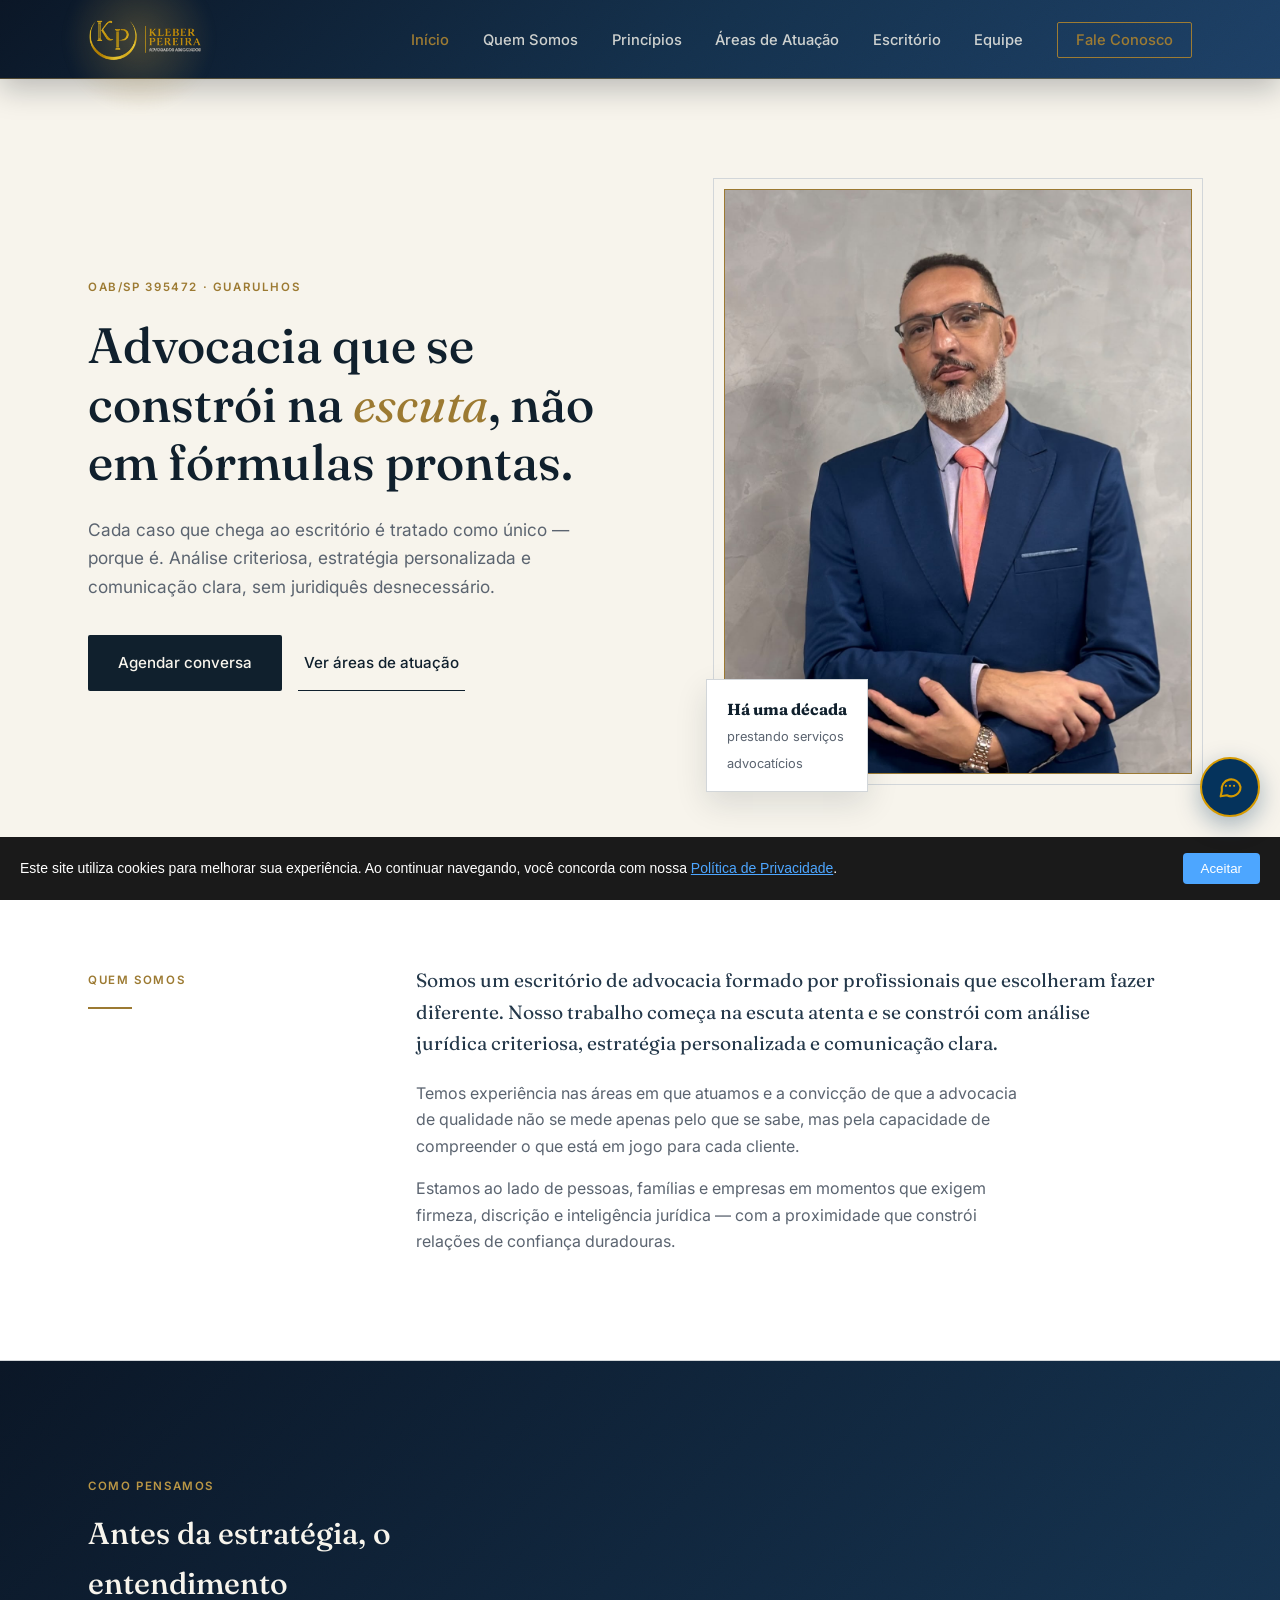
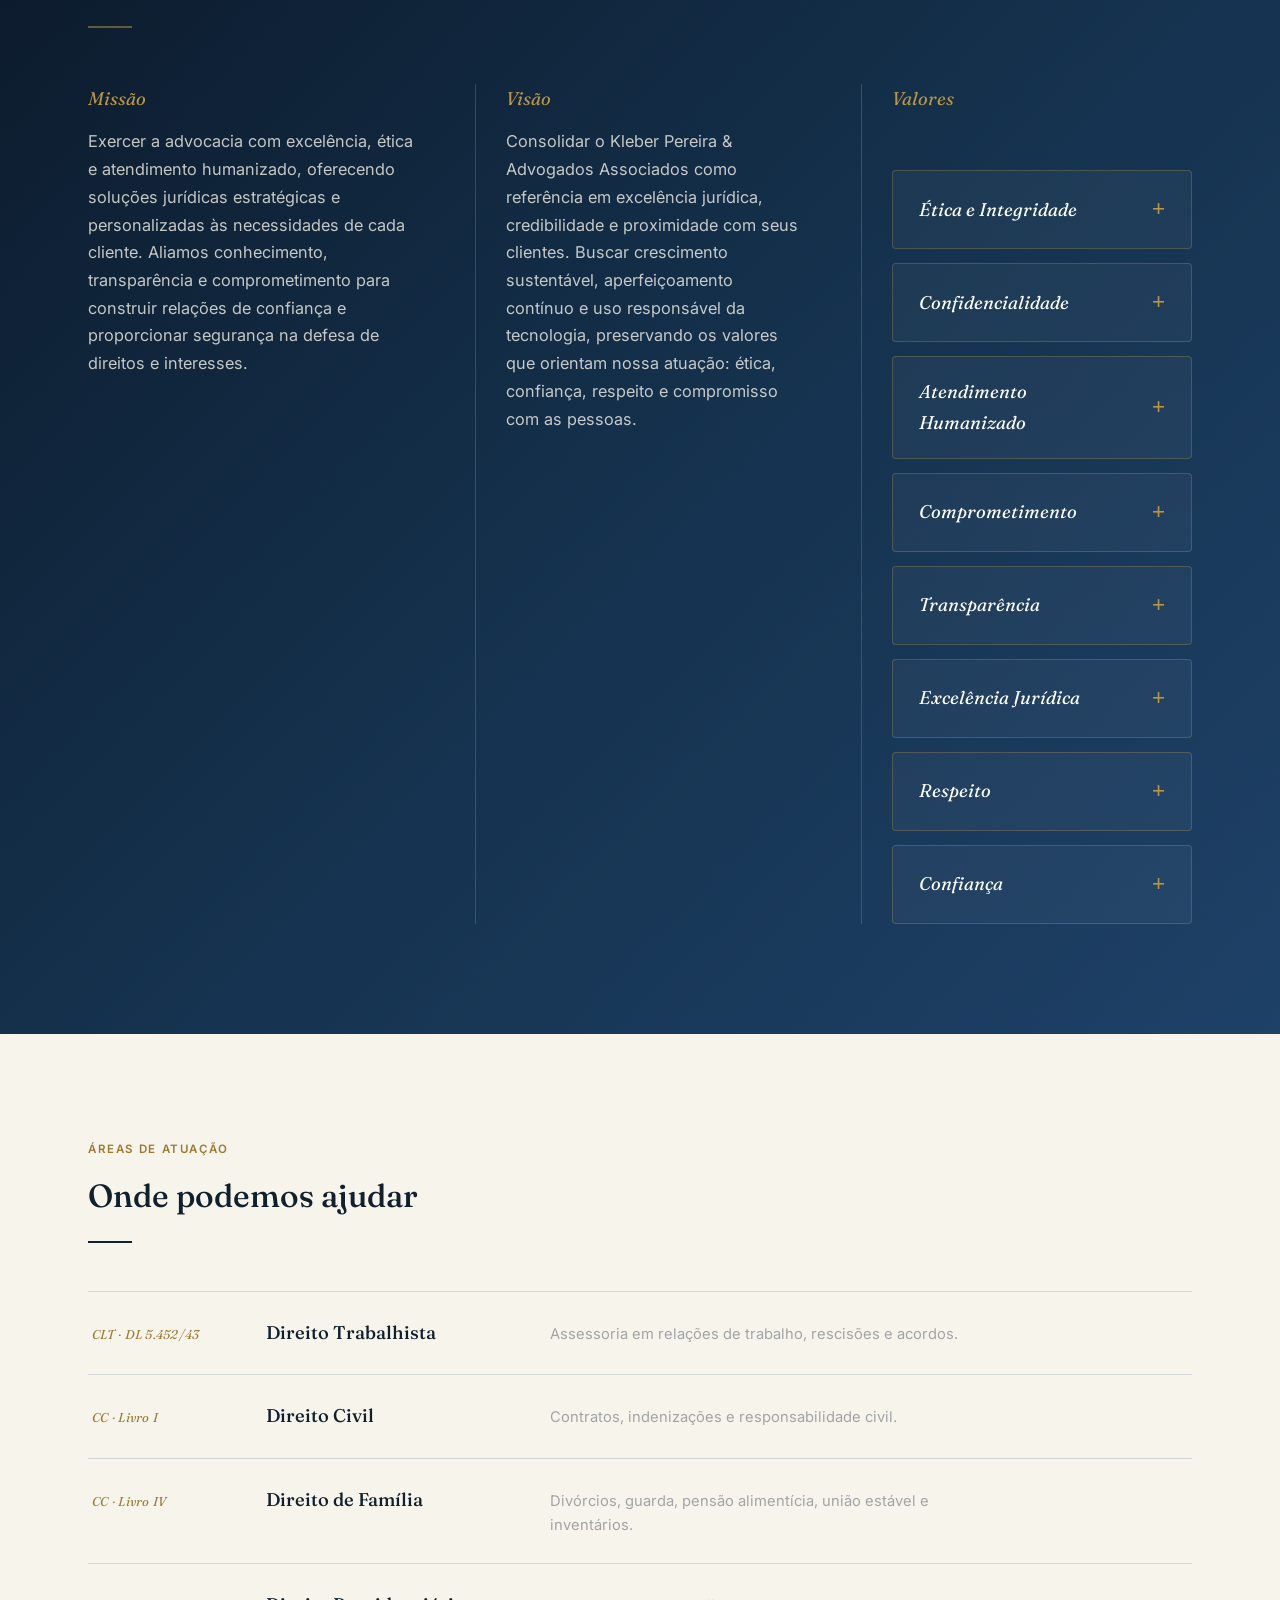
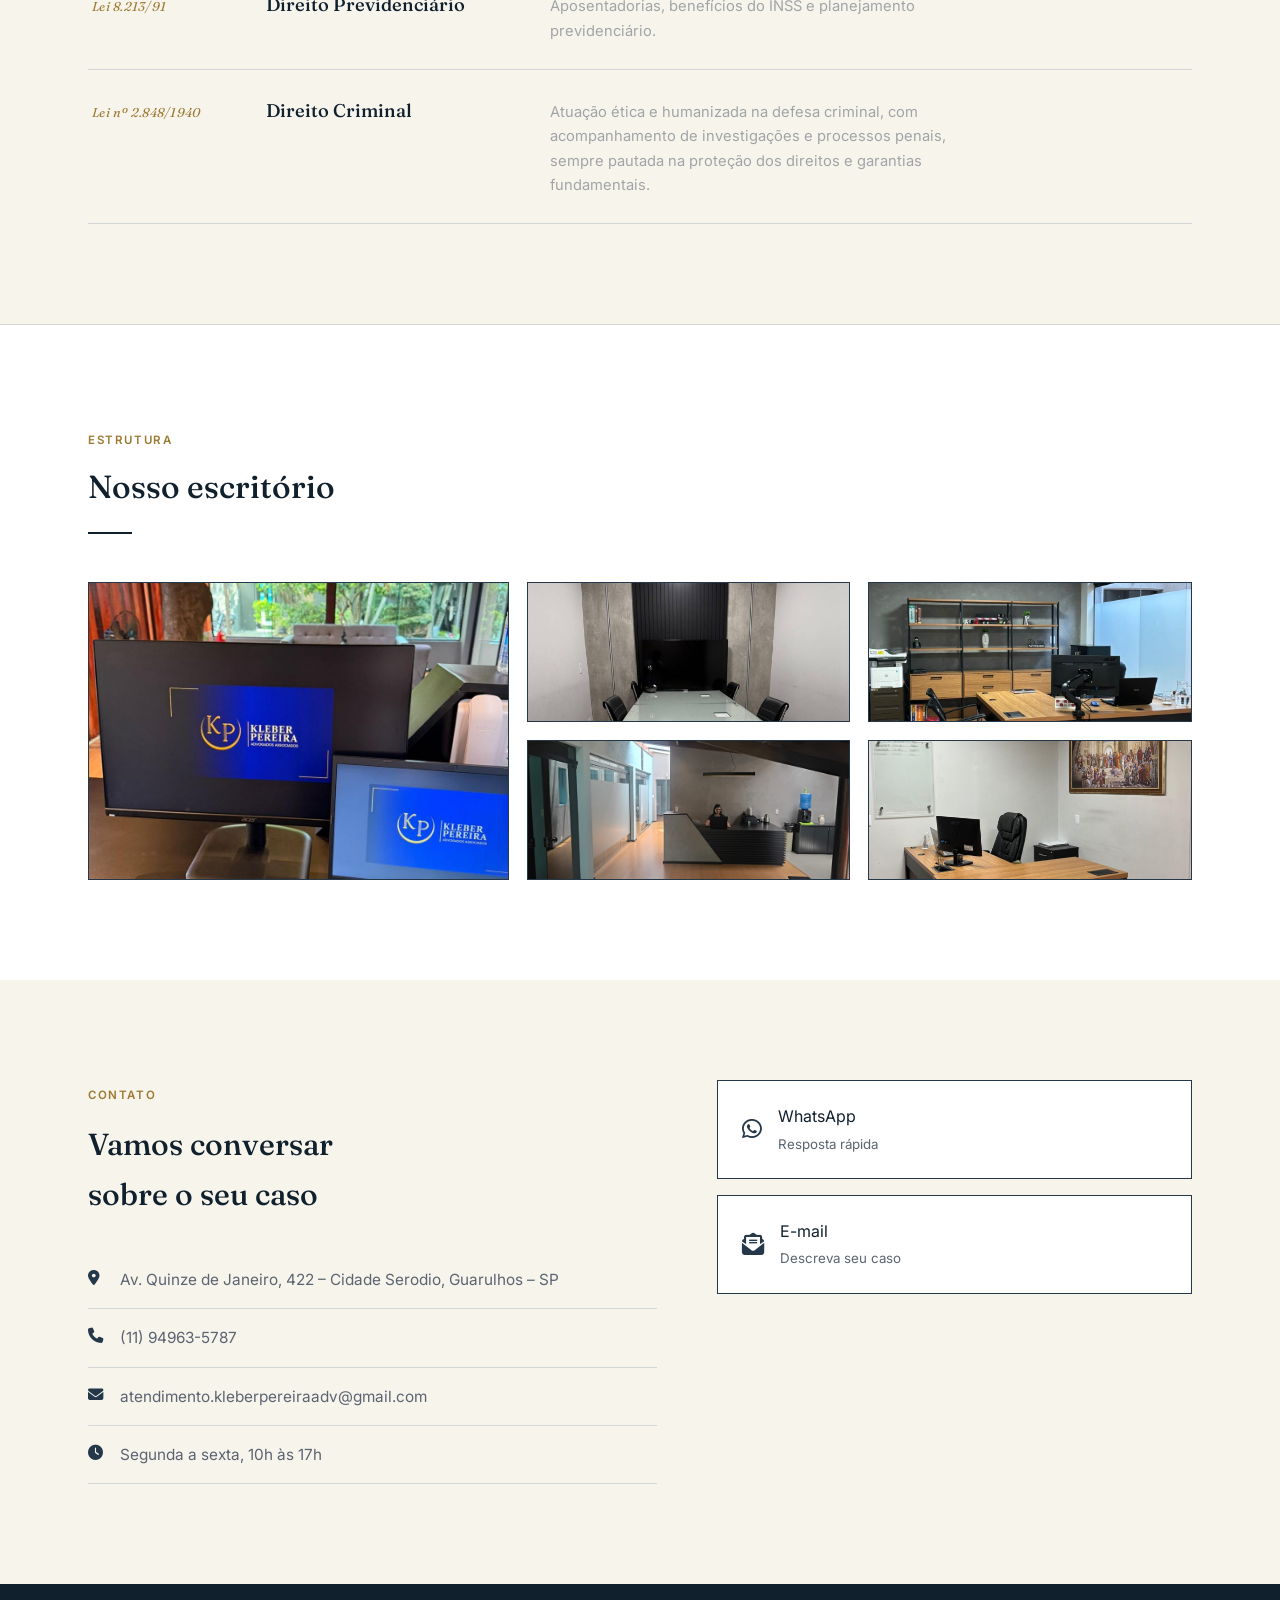
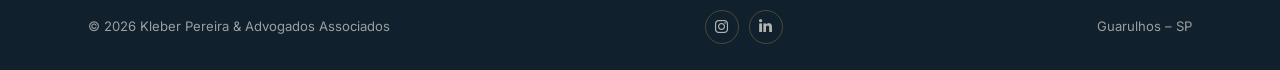
==== index.html @ 56c8aba5 "changed  photo" ====
<!DOCTYPE html>
<html lang="pt-BR">
<head>
<meta charset="UTF-8">
<meta name="viewport" content="width=device-width, initial-scale=1.0">
<title>Advogado em Guarulhos – SP | Kleber Pereira & Advogados Associados</title>
<meta name="description" content="Escritório de advocacia em Guarulhos – SP: direito trabalhista, civil, de família, previdenciário, penal e da saúde. Atendimento personalizado. Agende sua conversa.">
<link rel="canonical" href="https://kleberpereiraadv.com.br/">
<meta name="robots" content="index, follow">
<meta name="theme-color" content="#1a1a1a">

<meta property="og:type" content="website">
<meta property="og:locale" content="pt_BR">
<meta property="og:title" content="Kleber Pereira & Advogados Associados – Guarulhos/SP">
<meta property="og:description" content="Advocacia com escuta, estratégia personalizada e comunicação clara.">
<meta property="og:url" content="https://kleberpereiraadv.com.br/">
<meta property="og:image" content="https://kleberpereiraadv.com.br/kleber-pereira-advogado.jpeg">
<link rel="preconnect" href="https://fonts.googleapis.com">
<link rel="icon" type="image/jpeg" href="kpa.jpeg">
<link href="https://fonts.googleapis.com/css2?family=Fraunces:ital,opsz,wght@0,9..144,400;0,9..144,500;0,9..144,600;1,9..144,500&family=Inter:wght@400;500;600&display=swap" rel="stylesheet">
<link rel="stylesheet" href="https://cdnjs.cloudflare.com/ajax/libs/font-awesome/6.5.2/css/all.min.css">
<link rel="stylesheet" href="style.css">

<script type="application/ld+json">
{
  "@context": "https://schema.org",
  "@type": "LegalService",
  "name": "Kleber Pereira & Advogados Associados",
  "url": "https://kleberpereiraadv.com.br/",
  "logo": "https://kleberpereiraadv.com.br/logo.png",
  "image": "https://kleberpereiraadv.com.br/kleber-pereira-advogado.jpeg",
  "telephone": "+55-11-94963-5787",
  "email": "atendimento.kleberpereiraadv@gmail.com",
  "address": {
    "@type": "PostalAddress",
    "streetAddress": "Av. Quinze de Janeiro, 422 – Cidade Serodio",
    "addressLocality": "Guarulhos",
    "addressRegion": "SP",
    "addressCountry": "BR"
  },
  "areaServed": "Guarulhos, SP",
  "openingHoursSpecification": {
    "@type": "OpeningHoursSpecification",
    "dayOfWeek": ["Monday","Tuesday","Wednesday","Thursday","Friday"],
    "opens": "10:00",
    "closes": "17:00"
  },
  "sameAs": ["https://www.instagram.com/kleberpereiraadv_associados/"]
}
</script>
</head>
<body>

<header id="siteHeader">
  <div class="container header-row">
    <a href="#home" class="brand">
      <img src="logo.png" alt="Kleber Pereira & Advogados Associados" class="brand-logo">
    </a>

    <button class="menu-btn" id="menuBtn" aria-expanded="false" aria-controls="navMenu" aria-label="Abrir menu">
      <i class="fa-solid fa-bars"></i>
    </button>

    <nav>
      <ul class="nav-menu" id="navMenu">
        <li><a href="#home" class="nav-link">Início</a></li>
        <li><a href="#quem-somos" class="nav-link">Quem Somos</a></li>
        <li><a href="#principios" class="nav-link">Princípios</a></li>
        <li><a href="#areas" class="nav-link">Áreas de Atuação</a></li>
        <li><a href="#escritorio" class="nav-link">Escritório</a></li>
        <li><a href="equipe.html" class="nav-link">Equipe</a></li>
        <li><a href="#contato" class="nav-link nav-cta">Fale Conosco</a></li>
      </ul>
    </nav>
  </div>
</header>

<main>

  <section id="home" class="hero">
    <div class="container hero-grid">
      <div class="hero-copy fade-in">
        <span class="eyebrow">OAB/SP 395472 · Guarulhos</span>
        <h1>Advocacia que se constrói na <em>escuta</em>, não em fórmulas prontas.</h1>
        <p>Cada caso que chega ao escritório é tratado como único — porque é. Análise criteriosa, estratégia personalizada e comunicação clara, sem juridiquês desnecessário.</p>
        <div class="hero-actions">
          <a href="#contato" class="btn-primary">Agendar conversa</a>
          <a href="#areas" class="btn-ghost">Ver áreas de atuação</a>
        </div>
      </div>
      <div class="hero-panel fade-in">
        <div class="panel-frame">
          <img src="kleber-pereira-advogado.jpeg" alt="Dr. Kleber Pereira">
        </div>
        <div class="panel-tag">
          <strong>Há uma década</strong>
          <span>prestando serviços <br>advocatícios</span>
        </div>
      </div>
    </div>
  </section>

  <section id="quem-somos" class="quem-somos">
    <div class="container split">
      <div class="split-label fade-in">
        <span class="eyebrow">Quem somos</span>
        <div class="rule-gold"></div>
      </div>
      <div class="split-body fade-in">
        <p class="lead">Somos um escritório de advocacia formado por profissionais que escolheram fazer diferente. Nosso trabalho começa na escuta atenta e se constrói com análise jurídica criteriosa, estratégia personalizada e comunicação clara.</p>
        <p>Temos experiência nas áreas em que atuamos e a convicção de que a advocacia de qualidade não se mede apenas pelo que se sabe, mas pela capacidade de compreender o que está em jogo para cada cliente.</p>
        <p>Estamos ao lado de pessoas, famílias e empresas em momentos que exigem firmeza, discrição e inteligência jurídica — com a proximidade que constrói relações de confiança duradouras.</p>
      </div>
    </div>
  </section>

  <section id="principios" class="principios">
    <div class="container">
      <div class="section-head fade-in">
        <span class="eyebrow">Como pensamos</span>
        <h2>Antes da estratégia, o entendimento</h2>
      </div>
      <div class="principios-grid">
        <div class="principio fade-in">
          <span class="principio-num">Missão</span>
          <p>Exercer a advocacia com excelência, ética e atendimento humanizado, oferecendo soluções jurídicas estratégicas e personalizadas às necessidades de cada cliente.
            Aliamos conhecimento, transparência e comprometimento para construir relações de confiança
            e proporcionar segurança na defesa de direitos e interesses.</p>
        </div>
        <div class="principio fade-in">
          <span class="principio-num">Visão</span>
          <p>Consolidar o Kleber Pereira & Advogados Associados como referência em excelência jurídica, credibilidade e proximidade com seus clientes.
            Buscar crescimento sustentável, aperfeiçoamento contínuo 
            e uso responsável da tecnologia, preservando os valores que orientam nossa atuação: ética, confiança, respeito e compromisso com as pessoas.</p>
        </div>
       <div class="principio fade-in">
  <span class="principio-num">Valores</span>

<div class="valores-lista">

  <details class="acordeao">
    <summary>Ética e Integridade</summary>
    <div class="conteudo">
      Atuar com ética, responsabilidade, coerência e integridade em todas as relações profissionais.
    </div>
  </details>

  <details class="acordeao">
    <summary>Confidencialidade</summary>
    <div class="conteudo">
      Preservar o sigilo e as informações confiadas ao escritório, fortalecendo a relação de confiança com nossos clientes.
    </div>
  </details>

  <details class="acordeao">
    <summary>Atendimento Humanizado</summary>
    <div class="conteudo">
      Ouvir, acolher e compreender as pessoas por trás de cada demanda jurídica, respeitando suas necessidades e expectativas.
    </div>
  </details>

  <details class="acordeao">
    <summary>Comprometimento</summary>
    <div class="conteudo">
      Tratar cada demanda com dedicação, responsabilidade e atenção às suas particularidades.
    </div>
  </details>

  <details class="acordeao">
    <summary>Transparência</summary>
    <div class="conteudo">
      Manter uma comunicação clara, objetiva e responsável em todas as etapas da atuação.
    </div>
  </details>

  <details class="acordeao">
    <summary>Excelência Jurídica</summary>
    <div class="conteudo">
      Buscar constante atualização e aperfeiçoamento para oferecer uma atuação técnica, estratégica e responsável.
    </div>
  </details>

  <details class="acordeao">
    <summary>Respeito</summary>
    <div class="conteudo">
      Valorizar clientes, colaboradores, parceiros e instituições, cultivando relações pautadas pela dignidade e pelo respeito mútuo.
    </div>
  </details>

  <details class="acordeao">
    <summary>Confiança</summary>
    <div class="conteudo">
      Construir relações sólidas, reconhecendo a confiança do cliente como um compromisso essencial da advocacia.
    </div>
  </details>

</div>
      </div>
    </div>
  </section>
<section id="areas" class="areas">
  <div class="container">
    <div class="section-head fade-in">
      <span class="eyebrow">Áreas de atuação</span>
      <h2>Onde podemos ajudar</h2>
    </div>

    <div class="areas-list">

      <a href="equipe.html?area=trabalhista" class="area-row fade-in">
        <span class="area-index">CLT · DL 5.452/43</span>
        <h3 class="area-name">Direito Trabalhista</h3>
        <p class="area-desc">Assessoria em relações de trabalho, rescisões e acordos.</p>
      </a>

      <a href="equipe.html?area=civil" class="area-row fade-in">
        <span class="area-index">CC · Livro I</span>
        <h3 class="area-name">Direito Civil</h3>
        <p class="area-desc">Contratos, indenizações e responsabilidade civil.</p>
      </a>

      <a href="equipe.html?area=familia" class="area-row fade-in">
        <span class="area-index">CC · Livro IV</span>
        <h3 class="area-name">Direito de Família</h3>
        <p class="area-desc">Divórcios, guarda, pensão alimentícia, união estável e inventários.</p>
      </a>

      <a href="equipe.html?area=previdenciario" class="area-row fade-in">
        <span class="area-index">Lei 8.213/91</span>
        <h3 class="area-name">Direito Previdenciário</h3>
        <p class="area-desc">Aposentadorias, benefícios do INSS e planejamento previdenciário.</p>
      </a>

      <a href="equipe.html?area=criminal" class="area-row fade-in">
        <span class="area-index">Lei nº 2.848/1940</span>
        <h3 class="area-name">Direito Criminal</h3>
        <p class="area-desc">Atuação ética e humanizada na defesa criminal, com acompanhamento de investigações e processos penais, sempre pautada na proteção dos direitos e garantias fundamentais.</p>
      </a>

    </div>
  </div>
</section>

  <section id="escritorio" class="escritorio">
    <div class="container">
      <div class="section-head fade-in">
        <span class="eyebrow">Estrutura</span>
        <h2>Nosso escritório</h2>
      </div>
      <div class="escritorio-grid fade-in">
        <div class="escritorio-frame tall">
          <img src="escritorio-sala.jpeg" alt="Recepção do escritório">
        </div>
        <div class="escritorio-frame">
          <img src="escritorio-reuniao.jpeg" alt="Sala de reuniões">
        </div>
        <div class="escritorio-frame">
          <img src="escritorio workspace.jpeg" alt="Área de trabalho">
        </div>
        <div class="escritorio-frame">
          <img src="escritorio-recepcao.jpeg" alt="Sala de Recepção">
        </div>
        <div class="escritorio-frame">
          <img src="escritorio-kleber.jpg" alt="Escritório Kleber">
        </div>
      </div>
    </div>
    <div class="lightbox" id="lightbox">
  <button class="lightbox-close" id="lightboxClose" aria-label="Fechar">&times;</button>
  <img src="" alt="" class="lightbox-img" id="lightboxImg">
</div>
  </section>

  <section id="contato" class="contato">
    <div class="container contato-grid">
      <div class="fade-in">
        <span class="eyebrow">Contato</span>
        <h2>Vamos conversar sobre o seu caso</h2>
        <ul class="contato-list">
          <li><i class="fas fa-location-dot"></i><span>Av. Quinze de Janeiro, 422 – Cidade Serodio, Guarulhos – SP</span></li>
          <li><i class="fas fa-phone"></i><span>(11) 94963-5787</span></li>
          <li><i class="fas fa-envelope"></i><span>atendimento.kleberpereiraadv@gmail.com</span></li>
          <li><i class="fas fa-clock"></i><span>Segunda a sexta, 10h às 17h</span></li>
        </ul>
      </div>
      <div class="contato-actions fade-in">
        <a href="https://wa.me/5511949635787" target="_blank" rel="noopener noreferrer" class="contato-card">
          <i class="fab fa-whatsapp"></i>
          <span>WhatsApp<br><small>Resposta rápida</small></span>
        </a>
        <a href="mailto:atendimento.kleberpereiraadv@gmail.com?subject=Contato%20pelo%20site&body=Ol%C3%A1%2C%20gostaria%20de%20mais%20informa%C3%A7%C3%B5es%20sobre%20os%20servi%C3%A7os%20do%20escrit%C3%B3rio." class="contato-card">
          <i class="fas fa-envelope-open-text"></i>
          <span>E-mail<br><small>Descreva seu caso</small></span>
        </a>
      </div>
    </div>
  </section>

</main>

<footer class="footer">
  <div class="container footer-row">
    <span>© 2026 Kleber Pereira & Advogados Associados</span>
    <div class="footer-social">
      <a href="https://www.instagram.com/kleberpereiraadv_associados/" target="_blank" rel="noopener noreferrer" aria-label="Instagram">
        <i class="fab fa-instagram"></i>
      </a>
      <a href="https://share.google/u75UpP3zK2xvqZgA0" target="_blank" rel="noopener noreferrer" aria-label="LinkedIn">
        <i class="fab fa-linkedin-in"></i>
      </a>
    </div>
    <span>Guarulhos – SP</span>
  </div>
</footer>

<script src="script.js"></script>

<div id="cookie-banner" style="display:none; position:fixed; bottom:0; left:0; right:0; background:#1a1a1a; color:#fff; padding:16px 20px; z-index:9999; align-items:center; justify-content:space-between; gap:12px; font-family:sans-serif; font-size:14px;">
  <span>Este site utiliza cookies para melhorar sua experiência. Ao continuar navegando, você concorda com nossa <a href="/privacidade.html" style="color:#4da6ff;">Política de Privacidade</a>.</span>
  <button id="cookie-accept" style="background:#4da6ff; color:#fff; border:none; padding:8px 18px; border-radius:4px; cursor:pointer; white-space:nowrap;">Aceitar</button>
</div>
<!-- ===================== INÍCIO CHATBOT ===================== -->
<style>
/* Identidade visual: azul-marinho #05335C e dourado #D69A00 */
#kpa-root{--kpa-dark:#05335C;--kpa-dark-2:#0A4478;--kpa-gold:#D69A00;--kpa-gold-text:#8A6300;--kpa-bg:#F3F5F8;--kpa-line:#DCE3EA;--kpa-text:#16222E;--kpa-muted:#5E6B78;
  font:15px/1.45 system-ui,-apple-system,"Segoe UI",Roboto,Helvetica,Arial,sans-serif;color:var(--kpa-text)}
#kpa-root{--kpa-off:0px}
#kpa-root *{box-sizing:border-box}
#kpa-root.kpa-hide #kpa-launcher,#kpa-root.kpa-hide #kpa-teaser,#kpa-root.kpa-hide #kpa-panel{display:none!important}
#kpa-launcher{position:fixed;right:calc(20px + env(safe-area-inset-right,0px));bottom:calc(20px + var(--kpa-off) + env(safe-area-inset-bottom,0px));width:60px;height:60px;border-radius:50%;border:2px solid var(--kpa-gold);cursor:pointer;
  background:var(--kpa-dark);color:var(--kpa-gold);box-shadow:0 8px 24px rgba(5,51,92,.35);display:flex;align-items:center;justify-content:center;z-index:2147483000;transition:transform .2s,bottom .25s}
#kpa-launcher:hover{transform:scale(1.06)}
#kpa-launcher svg{width:28px;height:28px}
#kpa-teaser{position:fixed;right:calc(20px + env(safe-area-inset-right,0px));bottom:calc(92px + var(--kpa-off) + env(safe-area-inset-bottom,0px));max-width:260px;background:#fff;border:1px solid var(--kpa-line);border-left:3px solid var(--kpa-gold);border-radius:14px;
  padding:12px 34px 12px 14px;box-shadow:0 8px 24px rgba(5,51,92,.15);z-index:2147483000;cursor:pointer;font-size:14px;color:var(--kpa-dark);display:none}
#kpa-teaser.kpa-show{display:block;animation:kpa-in .3s ease}
#kpa-teaser-x{position:absolute;top:6px;right:8px;border:0;background:none;font-size:18px;color:var(--kpa-muted);cursor:pointer;line-height:1}
#kpa-panel{position:fixed;right:calc(20px + env(safe-area-inset-right,0px));bottom:calc(92px + var(--kpa-off) + env(safe-area-inset-bottom,0px));width:370px;max-width:calc(100vw - 32px);height:580px;max-height:calc(100vh - 120px - var(--kpa-off));
  background:var(--kpa-bg);border-radius:16px;box-shadow:0 16px 48px rgba(5,51,92,.3);display:none;flex-direction:column;overflow:hidden;z-index:2147483001}
#kpa-panel.kpa-open{display:flex;animation:kpa-in .25s ease}
@keyframes kpa-in{from{opacity:0;transform:translateY(10px)}to{opacity:1;transform:none}}
.kpa-head{flex:none;background:var(--kpa-dark);color:#fff;padding:14px 16px;display:flex;align-items:center;gap:12px;border-bottom:2px solid var(--kpa-gold)}
.kpa-avatar{width:44px;height:44px;border-radius:50%;flex:none;display:block;object-fit:cover}
.kpa-head-txt{flex:1;min-width:0}
.kpa-head-txt strong{display:block;font-family:Georgia,"Times New Roman",serif;font-weight:normal;font-size:16px;letter-spacing:.2px}
.kpa-head-txt span{font-size:12px;color:#B7C6D6}
.kpa-head button{border:0;background:none;color:#fff;font-size:24px;cursor:pointer;line-height:1;padding:4px}
.kpa-body{flex:1;min-height:0;overflow-y:auto;overscroll-behavior:contain;-webkit-overflow-scrolling:touch;padding:16px;display:flex;flex-direction:column;gap:8px}
.kpa-msg{max-width:86%;padding:10px 13px;border-radius:14px;white-space:pre-wrap;word-wrap:break-word;animation:kpa-in .2s ease}
.kpa-bot{background:#fff;border:1px solid var(--kpa-line);align-self:flex-start;border-bottom-left-radius:4px}
.kpa-user{background:var(--kpa-dark);color:#fff;align-self:flex-end;border-bottom-right-radius:4px}
.kpa-msg a{color:var(--kpa-gold-text);font-weight:600}
.kpa-summary{border-left:3px solid var(--kpa-gold)}
.kpa-summary b{display:inline-block;min-width:74px;color:var(--kpa-muted);font-weight:600}
.kpa-typing{align-self:flex-start;background:#fff;border:1px solid var(--kpa-line);border-radius:14px;padding:12px 14px;display:flex;gap:4px}
.kpa-typing span{width:6px;height:6px;border-radius:50%;background:var(--kpa-gold);animation:kpa-dot 1s infinite}
.kpa-typing span:nth-child(2){animation-delay:.15s}.kpa-typing span:nth-child(3){animation-delay:.3s}
@keyframes kpa-dot{0%,80%,100%{opacity:.3}40%{opacity:1}}
.kpa-opts{display:flex;flex-wrap:wrap;gap:6px;padding:0 16px 12px;max-height:40%;overflow-y:auto;flex:none}
.kpa-opts:empty{display:none}
.kpa-opt{border:1px solid var(--kpa-dark);background:#fff;color:var(--kpa-dark);border-radius:999px;padding:8px 13px;font:inherit;font-size:14px;cursor:pointer;
  text-decoration:none;display:inline-block;transition:background .15s,color .15s}
.kpa-opt:hover{background:var(--kpa-dark);color:#fff}
.kpa-opt.kpa-primary{background:var(--kpa-dark);color:#fff;box-shadow:inset 0 -2px 0 var(--kpa-gold)}
.kpa-opt.kpa-primary:hover{background:var(--kpa-dark-2)}
.kpa-opt.kpa-wa{background:#1f8f4e;border-color:#1f8f4e;color:#fff}
.kpa-form{flex:none;display:flex;gap:8px;padding:10px 12px;border-top:1px solid var(--kpa-line);background:#fff}
.kpa-form[hidden]{display:none}
.kpa-form textarea{flex:1;resize:none;border:1px solid var(--kpa-line);border-radius:10px;padding:9px 11px;font:inherit;max-height:110px;outline:none}
.kpa-form textarea:focus{border-color:var(--kpa-gold)}
.kpa-form textarea.kpa-err{border-color:#c0392b}
.kpa-form button{border:0;border-radius:10px;padding:0 14px;background:var(--kpa-dark);color:#fff;font:inherit;cursor:pointer}
.kpa-form .kpa-skip{background:#fff;color:var(--kpa-muted);border:1px solid var(--kpa-line)}
.kpa-foot{flex:none;font-size:11px;color:var(--kpa-muted);text-align:center;padding:6px 12px 8px;background:#fff}
@supports (height:100dvh){
  #kpa-panel{max-height:calc(100dvh - 120px - var(--kpa-off))}
}
/* celular (retrato) e celular deitado: painel em tela cheia */
@media (max-width:480px),(max-height:520px){
  #kpa-panel{top:0;left:0;right:0;bottom:0;width:100%;max-width:100%;height:100vh;max-height:100vh;border-radius:0;box-shadow:none}
  .kpa-head{padding-top:calc(14px + env(safe-area-inset-top,0px))}
  .kpa-form{padding-bottom:calc(10px + env(safe-area-inset-bottom,0px))}
  .kpa-foot{padding-bottom:calc(8px + env(safe-area-inset-bottom,0px))}
  .kpa-form textarea{font-size:16px} /* evita zoom automático no iOS */
  .kpa-head button{padding:8px 12px}
  .kpa-opt{padding:10px 14px}
  #kpa-teaser{right:16px;max-width:calc(100vw - 104px)}
}
@supports (height:100dvh){
  @media (max-width:480px),(max-height:520px){
    #kpa-panel{height:100dvh;max-height:100dvh}
  }
}
@media (max-width:360px){
  .kpa-msg{max-width:92%}
  .kpa-summary b{min-width:0;margin-right:4px}
}
@media (prefers-reduced-motion:reduce){
  #kpa-root *{animation:none!important;transition:none!important}
}
</style>

<div id="kpa-root">
  <div id="kpa-teaser" role="button" tabindex="0">Olá! Posso ajudar a direcionar seu atendimento?<button id="kpa-teaser-x" aria-label="Fechar aviso">×</button></div>
  <button id="kpa-launcher" aria-label="Abrir assistente virtual" aria-expanded="false">
    <svg viewBox="0 0 24 24" fill="none" stroke="currentColor" stroke-width="1.8" stroke-linecap="round" stroke-linejoin="round"><path d="M21 12a8 8 0 0 1-11.6 7.1L4 20l1-4.6A8 8 0 1 1 21 12z"/><path d="M8.5 11h.01M12 11h.01M15.5 11h.01"/></svg>
  </button>
  <section id="kpa-panel" role="dialog" aria-label="Assistente virtual do escritório">
    <div class="kpa-head">
      <img class="kpa-avatar" alt="Logo Kleber Pereira" src="[data-uri]">
      <div class="kpa-head-txt"><strong>Kleber Pereira &amp; Advogados</strong><span>Assistente virtual · atendimento automático</span></div>
      <button id="kpa-close" aria-label="Fechar">×</button>
    </div>
    <div class="kpa-body" id="kpa-body" aria-live="polite"></div>
    <div class="kpa-opts" id="kpa-opts"></div>
    <form class="kpa-form" id="kpa-form" hidden>
      <textarea id="kpa-input" rows="1"></textarea>
      <button type="button" class="kpa-skip" id="kpa-skip" hidden>Pular</button>
      <button type="submit" aria-label="Enviar">Enviar</button>
    </form>
    <div class="kpa-foot">Atendimento automatizado. Não substitui a análise de um advogado.</div>
  </section>
</div>

<script>
(function(){
  /* ========= CONFIGURAÇÃO — edite aqui ========= */
  var CFG = {
    whatsapp: '5511949635787',
    telefone: '(11) 94963-5787',
    email: 'atendimento.kleberpereiraadv@gmail.com',
    privacidade: '/privacidade.html',
    endereco: 'Av. Quinze de Janeiro, 422 – Cidade Serodio, Guarulhos – SP',
    mapa: 'https://share.google/u75UpP3zK2xvqZgA0',
    horario: 'segunda a sexta, das 10h às 17h',
    abre: 10, fecha: 17
  };
  var AREAS = [
    {id:'trab', label:'Trabalhista', subs:['Demissão / verbas rescisórias','Horas extras','Trabalho sem registro','Acidente ou doença do trabalho','Assédio no trabalho','Outra situação']},
    {id:'prev', label:'Previdenciário (INSS)', subs:['Aposentadoria','Benefício negado ou cortado','Auxílio por incapacidade','BPC / LOAS','Pensão por morte','Revisão de benefício','Outra situação']},
    {id:'fam',  label:'Família', subs:['Divórcio','Pensão alimentícia','Guarda e convivência','União estável','Inventário','Outra situação']},
    {id:'civ',  label:'Civil', subs:['Contratos','Indenização / danos','Cobrança de dívida','Problema com empresa ou banco','Outra situação']},
    {id:'serv', label:'Servidor público', subs:['Diferenças salariais','Progressão / promoção','Processo administrativo disciplinar','Aposentadoria do servidor','Outra situação']},
    {id:'tran', label:'Trânsito', subs:['Recurso de multa','Suspensão ou cassação da CNH','Acidente de trânsito','Outra situação']}
  ];
  /* ============================================= */

  var $ = function(id){ return document.getElementById(id); };
  var panel=$('kpa-panel'), launcher=$('kpa-launcher'), body=$('kpa-body'), opts=$('kpa-opts'),
      form=$('kpa-form'), input=$('kpa-input'), skip=$('kpa-skip'), teaser=$('kpa-teaser');
  var started=false, st={};

  function sleep(ms){ return new Promise(function(r){ setTimeout(r,ms); }); }
  function scroll(){ body.scrollTop = body.scrollHeight; }
  function el(tag, cls, kids){
    var n=document.createElement(tag); if(cls) n.className=cls;
    (kids||[]).forEach(function(k){ n.appendChild(typeof k==='string' ? document.createTextNode(k) : k); });
    return n;
  }
  function link(txt, href){ var a=el('a',null,[txt]); a.href=href; a.target='_blank'; a.rel='noopener'; return a; }
  function bubble(who, content, extra){
    var d=el('div','kpa-msg kpa-'+who+(extra?' '+extra:''));
    if(typeof content==='string') d.textContent=content; else d.appendChild(content);
    body.appendChild(d); scroll(); return d;
  }
  async function say(){
    for(var i=0;i<arguments.length;i++){
      var m=arguments[i];
      var t=el('div','kpa-typing',[el('span'),el('span'),el('span')]);
      body.appendChild(t); scroll();
      await sleep(Math.min(1300, 350 + (typeof m==='string' ? m.length*12 : 450)));
      t.remove(); bubble('bot', m);
    }
  }
  function clearUI(){ opts.innerHTML=''; form.hidden=true; skip.hidden=true; form.onsubmit=null; skip.onclick=null; }
  function choose(list){
    clearUI();
    return new Promise(function(res){
      list.forEach(function(o){
        if(typeof o==='string') o={label:o};
        var b=el('button','kpa-opt'+(o.primary?' kpa-primary':''),[o.label]); b.type='button';
        b.onclick=function(){ clearUI(); bubble('user',o.label); res(o.value!==undefined?o.value:o.label); };
        opts.appendChild(b);
      });
      scroll();
    });
  }
  function ask(placeholder, o){
    o=o||{}; var min=o.min||2;
    clearUI(); form.hidden=false; input.value=''; input.placeholder=placeholder; input.maxLength=o.max||600;
    setTimeout(function(){ input.focus(); },50);
    return new Promise(function(res){
      if(o.optional){ skip.hidden=false; skip.onclick=function(){ clearUI(); bubble('user','(pulou)'); res(''); }; }
      form.onsubmit=function(e){
        e.preventDefault();
        var v=input.value.trim();
        if(v.length<min){ input.classList.add('kpa-err'); setTimeout(function(){ input.classList.remove('kpa-err'); },900); return; }
        clearUI(); bubble('user',v); res(v);
      };
    });
  }
  input.addEventListener('keydown',function(e){
    if(e.key==='Enter' && !e.shiftKey){ e.preventDefault(); if(form.onsubmit) form.requestSubmit ? form.requestSubmit() : form.onsubmit(e); }
  });
  input.addEventListener('input',function(){ input.style.height='auto'; input.style.height=input.scrollHeight+'px'; });

  function foraDoHorario(){
    try{
      var p=new Intl.DateTimeFormat('en-US',{timeZone:'America/Sao_Paulo',weekday:'short',hour:'numeric',hour12:false}).formatToParts(new Date());
      var wd=p.find(function(x){return x.type==='weekday';}).value;
      var h=parseInt(p.find(function(x){return x.type==='hour';}).value,10)%24;
      return wd==='Sat'||wd==='Sun'||h<CFG.abre||h>=CFG.fecha;
    }catch(e){ return false; }
  }
  function primeiroNome(n){ return (n||'').split(/\s+/)[0]; }

  async function start(){
    st={};
    await say('Olá! 👋 Sou o assistente virtual do escritório Kleber Pereira & Advogados Associados.',
              'Vou fazer algumas perguntas rápidas para encaminhar você à nossa equipe. Sou um atendimento automático: não faço análise jurídica — quem avalia o seu caso é um advogado.');
    if(foraDoHorario()) await say('Nosso horário de atendimento é '+CFG.horario+'. Você pode deixar seu contato agora e retornaremos no próximo período de atendimento.');
    await menu();
  }
  async function menu(){
    await say('Como posso ajudar?');
    var v=await choose([
      {label:'Tenho um caso novo', value:'novo', primary:true},
      {label:'Já sou cliente', value:'cliente'},
      {label:'Endereço e horário', value:'info'},
      {label:'Como funcionam os honorários?', value:'hon'}
    ]);
    if(v==='novo') return casoNovo();
    if(v==='cliente') return cliente();
    if(v==='info') return info();
    return honorarios();
  }
  async function casoNovo(){
    await say('Qual área tem mais a ver com a sua situação?');
    var lista=AREAS.map(function(a){ return {label:a.label, value:a.id}; });
    lista.push({label:'Não sei dizer', value:'nd'});
    var id=await choose(lista);
    if(id==='nd'){ st.area='A definir'; st.sub=''; }
    else{
      var a=AREAS.filter(function(x){return x.id===id;})[0];
      st.area=a.label;
      await say('E qual destas opções descreve melhor o seu caso?');
      st.sub=await choose(a.subs);
    }
    await say('Você recebeu alguma notificação, intimação ou carta com prazo para responder?');
    st.prazo=await choose(['Sim','Não','Não sei']);
    if(st.prazo==='Sim') await say('Certo, vamos sinalizar seu atendimento como prioritário. Se souber a data do prazo, informe no relato a seguir.');
    await say('Qual é o seu nome?');
    st.nome=await ask('Digite seu nome',{min:2,max:80});
    await say('Obrigado, '+primeiroNome(st.nome)+'. Em poucas linhas, conte o que aconteceu.',
              'Por segurança, não informe CPF, senhas ou dados bancários e não envie documentos por aqui — isso é tratado diretamente com a equipe.');
    st.relato=await ask('Descreva brevemente a situação…',{optional:true,min:5,max:600});
    return consentimento();
  }
  async function cliente(){
    st.area='Já sou cliente'; st.sub='';
    await say('Que bom ter você por aqui! Qual é o seu nome?');
    st.nome=await ask('Digite seu nome',{min:2,max:80});
    await say('Sobre qual processo ou assunto você quer falar? Se tiver, informe o número do processo.');
    st.relato=await ask('Assunto ou número do processo…',{min:3,max:400});
    return consentimento();
  }
  async function info(){
    await say(el('span',null,[
      'Endereço: '+CFG.endereco+'\n',
      'Horário: '+CFG.horario+'\n',
      'Telefone/WhatsApp: '+CFG.telefone+'\n',
      link('Ver no mapa',CFG.mapa)
    ]));
    return depois();
  }
  async function honorarios(){
    await say('Os honorários variam conforme o tipo e a complexidade de cada caso. Eles são apresentados com transparência no primeiro atendimento, observando a Tabela de Honorários da OAB/SP.');
    return depois();
  }
  async function depois(){
    var v=await choose([{label:'Tenho um caso novo',value:'novo',primary:true},{label:'Voltar ao início',value:'menu'}]);
    return v==='novo' ? casoNovo() : menu();
  }
  async function consentimento(){
    await say(el('span',null,[
      'Para encaminhar, preciso da sua autorização: seus dados serão usados apenas para o retorno do atendimento, conforme a nossa ',
      link('Política de Privacidade',CFG.privacidade), '.'
    ]));
    var ok=await choose([{label:'Autorizo e quero enviar',value:true,primary:true},{label:'Não autorizo',value:false}]);
    if(!ok){
      await say('Sem problema. Se preferir, ligue para '+CFG.telefone+' ('+CFG.horario+').');
      return fim();
    }
    return finalizar();
  }
  function linhas(){
    var l=[['Nome',st.nome],['Assunto',st.area+(st.sub?' – '+st.sub:'')]];
    if(st.prazo) l.push(['Prazo',st.prazo]);
    if(st.relato) l.push(['Relato',st.relato]);
    return l;
  }
  async function finalizar(){
    var l=linhas();
    var wa='Olá! Vim pelo site do escritório.\n'+l.map(function(x){return '*'+x[0]+':* '+x[1];}).join('\n');
    var txt='Olá! Vim pelo site do escritório.\n\n'+l.map(function(x){return x[0]+': '+x[1];}).join('\n');
    await say('Pronto! Confira o resumo:');
    var box=el('div');
    l.forEach(function(x,i){ box.appendChild(el('b',null,[x[0]+':'])); box.appendChild(document.createTextNode(' '+x[1]+(i<l.length-1?'\n':''))); });
    var t=el('div','kpa-typing',[el('span'),el('span'),el('span')]); body.appendChild(t); scroll(); await sleep(500); t.remove();
    bubble('bot',box,'kpa-summary');
    await say('Toque abaixo para enviar à nossa equipe. Seu atendimento será feito por um advogado do escritório.');
    clearUI();
    var bWa=el('a','kpa-opt kpa-wa',['Enviar pelo WhatsApp']);
    bWa.href='https://wa.me/'+CFG.whatsapp+'?text='+encodeURIComponent(wa); bWa.target='_blank'; bWa.rel='noopener';
    var bMail=el('a','kpa-opt',['Enviar por e-mail']);
    bMail.href='mailto:'+CFG.email+'?subject='+encodeURIComponent('Atendimento pelo site – '+st.area)+'&body='+encodeURIComponent(txt);
    var bRe=el('button','kpa-opt',['Recomeçar']); bRe.type='button'; bRe.onclick=reiniciar;
    opts.appendChild(bWa); opts.appendChild(bMail); opts.appendChild(bRe); scroll();
  }
  async function fim(){
    var v=await choose([{label:'Voltar ao início',value:1}]);
    if(v) reiniciar();
  }
  function reiniciar(){ clearUI(); body.innerHTML=''; start(); }

  /* ---------- Abrir / fechar ---------- */
  function abrir(){
    panel.classList.add('kpa-open'); launcher.setAttribute('aria-expanded','true'); teaser.classList.remove('kpa-show');
    if(!started){ started=true; start(); }
  }
  function fechar(){ panel.classList.remove('kpa-open'); launcher.setAttribute('aria-expanded','false'); }
  launcher.onclick=function(){ panel.classList.contains('kpa-open') ? fechar() : abrir(); };
  $('kpa-close').onclick=fechar;
  document.addEventListener('keydown',function(e){ if(e.key==='Escape') fechar(); });
  teaser.onclick=abrir;
  teaser.onkeydown=function(e){ if(e.key==='Enter') abrir(); };
  $('kpa-teaser-x').onclick=function(e){ e.stopPropagation(); teaser.classList.remove('kpa-show'); try{ sessionStorage.setItem('kpaTeaser','1'); }catch(_){} };
  setTimeout(function(){
    var visto=false; try{ visto=sessionStorage.getItem('kpaTeaser'); }catch(_){}
    if(!visto && !panel.classList.contains('kpa-open')){
      teaser.classList.add('kpa-show'); try{ sessionStorage.setItem('kpaTeaser','1'); }catch(_){}
    }
  },6000);
})();
</script>
<script>
/* Integração do chatbot com os outros recursos da página (banner de cookies, lightbox e menu mobile) */
(function(){
  var root=document.getElementById('kpa-root'); if(!root) return;
  var cookie=document.getElementById('cookie-banner');
  var lightbox=document.getElementById('lightbox');
  var menuBtn=document.getElementById('menuBtn');

  function visivel(n){
    if(!n) return false;
    var c=getComputedStyle(n);
    return c.display!=='none' && c.visibility!=='hidden' && parseFloat(c.opacity)>0 && c.pointerEvents!=='none';
  }
  function atualizar(){
    /* sobe o botão/painel acima do banner de cookies enquanto ele estiver visível */
    var off=(cookie && visivel(cookie)) ? cookie.offsetHeight : 0;
    root.style.setProperty('--kpa-off', off+'px');
    /* esconde o chat quando o lightbox de fotos ou o menu mobile estiverem abertos */
    var menuAberto=!!menuBtn && menuBtn.getAttribute('aria-expanded')==='true';
    root.classList.toggle('kpa-hide', visivel(lightbox) || menuAberto);
  }
  var mo=new MutationObserver(atualizar);
  [cookie,lightbox,menuBtn].forEach(function(n){ if(n) mo.observe(n,{attributes:true,attributeFilter:['style','class','aria-expanded']}); });
  if(window.ResizeObserver && cookie) new ResizeObserver(atualizar).observe(cookie);
  window.addEventListener('resize',atualizar);
  window.addEventListener('orientationchange',atualizar);
  document.addEventListener('click',function(){ setTimeout(atualizar,50); },true);
  atualizar(); setTimeout(atualizar,500); setTimeout(atualizar,1500);
})();
</script>

</body>
</html>
---- style.css ----
:root {
  --ink: #10202D;
  --ink-soft: #24384A;
  --parchment: #F7F4EC;
  --panel: #FFFFFF;
  --gold: #9C7A32;
  --gold-bright: #B99544;
  --text: #2A333B;
  --text-muted: #5B6470;
  --hairline: #D2D6D9;
  --serif: 'Fraunces', Georgia, serif;
  --sans: 'Inter', sans-serif;
  --deep-grad: linear-gradient(135deg, #0A1626 0%, #14314D 55%, #1D4066 100%);
  --grain: url("data:image/svg+xml,%3Csvg xmlns='http://www.w3.org/2000/svg' width='120' height='120'%3E%3Cfilter id='n'%3E%3CfeTurbulence type='fractalNoise' baseFrequency='0.85' numOctaves='2' stitchTiles='stitch'/%3E%3C/filter%3E%3Crect width='100%25' height='100%25' filter='url(%23n)'/%3E%3C/svg%3E");
}

* { margin: 0; padding: 0; box-sizing: border-box; }

html { scroll-behavior: smooth; }

body {
  font-family: var(--sans);
  background: var(--parchment);
  color: var(--text);
  line-height: 1.65;
}

.container { max-width: 1160px; margin: 0 auto; padding: 0 28px; }

section { scroll-margin-top: 96px; }

img { max-width: 100%; display: block; }

.eyebrow {
  display: inline-block;
  font-family: var(--sans);
  font-size: 0.72rem;
  font-weight: 600;
  letter-spacing: 0.14em;
  text-transform: uppercase;
  color: var(--gold);
}

h1, h2, h3 { font-family: var(--serif); color: var(--ink); font-weight: 500; }

/* ============================================
   HEADER
   ============================================ */
header {
  position: sticky;
  top: 0;
  z-index: 100;
  background: var(--deep-grad);
  border-bottom: 1px solid rgba(184, 149, 68, 0.4);
  box-shadow: 0 10px 30px rgba(6, 14, 24, 0.25);
}

header::after {
  content: '';
  position: absolute;
  inset: 0;
  background-image: var(--grain);
  opacity: 0.05;
  mix-blend-mode: overlay;
  pointer-events: none;
}

.header-row {
  position: relative;
  display: flex;
  align-items: center;
  justify-content: space-between;
  padding: 16px 28px;
}

.brand {
  position: relative;
  display: flex;
  align-items: center;
  text-decoration: none;
}

.brand::before {
  content: '';
  position: absolute;
  left: -24px;
  top: 50%;
  width: 150px;
  height: 150px;
  transform: translateY(-50%);
  background: radial-gradient(circle, rgba(184, 149, 68, 0.32), transparent 70%);
  filter: blur(4px);
  z-index: -1;
}

.brand-logo {
  height: 46px;
  width: auto;
}

.menu-btn {
  display: none;
  background: none;
  border: none;
  font-size: 1.3rem;
  color: var(--parchment);
  cursor: pointer;
}

.nav-menu {
  display: flex;
  align-items: center;
  gap: 2.1rem;
  list-style: none;
}

.nav-link {
  font-size: 0.92rem;
  font-weight: 500;
  color: rgba(247, 244, 236, 0.82);
  text-decoration: none;
  transition: color 0.25s ease;
}

.nav-link:hover, .nav-link.active { color: var(--gold); }

.nav-cta {
  border: 1px solid var(--gold);
  padding: 8px 18px;
  border-radius: 2px;
  color: var(--gold) !important;
}

.nav-cta:hover { background: var(--gold); color: var(--panel) !important; }

/* ============================================
   HERO
   ============================================ */
.hero { padding: 110px 0 100px; }

.hero-grid {
  display: grid;
  grid-template-columns: 1.1fr 0.9fr;
  gap: 64px;
  align-items: center;
}

.hero-copy h1 {
  font-size: clamp(2.1rem, 4vw, 3.1rem);
  line-height: 1.18;
  margin: 18px 0 24px;
}

.hero-copy h1 em { font-style: italic; color: var(--gold); font-weight: 400; }

.hero-copy p {
  color: var(--text-muted);
  font-size: 1.08rem;
  max-width: 46ch;
  margin-bottom: 34px;
}

.hero-actions { display: flex; gap: 16px; flex-wrap: wrap; }

.btn-primary {
  background: var(--ink);
  color: var(--parchment);
  text-decoration: none;
  padding: 15px 30px;
  font-weight: 500;
  font-size: 0.95rem;
  border-radius: 2px;
  transition: background 0.25s ease;
}

.btn-primary:hover { background: var(--gold); }

.btn-ghost {
  color: var(--ink);
  text-decoration: none;
  padding: 15px 6px;
  font-weight: 500;
  font-size: 0.95rem;
  border-bottom: 1px solid var(--ink);
  transition: color 0.25s ease, border-color 0.25s ease;
}

.btn-ghost:hover { color: var(--gold); border-color: var(--gold); }

.hero-panel { position: relative; }

.panel-frame {
  aspect-ratio: 4 / 5;
  background: var(--ink);
  border: 1px solid var(--gold);
  outline: 1px solid var(--hairline);
  outline-offset: 10px;
  overflow: hidden;
}

.panel-frame img {
  width: 100%;
  height: 100%;
  object-fit: cover;
  object-position: top center;
}

.panel-tag {
  position: absolute;
  bottom: -18px;
  left: -18px;
  background: var(--panel);
  border: 1px solid var(--hairline);
  padding: 16px 20px;
  max-width: 220px;
  box-shadow: 0 12px 30px rgba(16,32,45,0.12);
}

.panel-tag strong { display: block; font-family: var(--serif); color: var(--ink); font-size: 1rem; }
.panel-tag span { font-size: 0.8rem; color: var(--text-muted); }

/* ============================================
   QUEM SOMOS
   ============================================ */
.quem-somos { padding: 90px 0; background: var(--panel); border-top: 1px solid var(--hairline); border-bottom: 1px solid var(--hairline); }

.split { display: grid; grid-template-columns: 0.7fr 2fr; gap: 56px; }

.rule-gold { width: 44px; height: 2px; background: var(--gold); margin-top: 16px; }

.split-body .lead { font-size: 1.2rem; color: var(--ink-soft); font-family: var(--serif); font-weight: 400; margin-bottom: 20px; }

.split-body p { color: var(--text-muted); margin-bottom: 16px; max-width: 62ch; }

/* ============================================
   PRINCÍPIOS (Missão, Visão e Valores)
   ============================================ */
.principios {
  position: relative;
  background: var(--deep-grad);
  padding: 110px 0;
  overflow: hidden;
}

.valores-lista {
  margin-top: 56px;
  display: flex;
  flex-direction: column;
  gap: 14px;
}

.acordeao {
  border: 1px solid rgba(184, 149, 68, 0.3);
  border-radius: 4px;
  overflow: hidden;
  background: rgba(247, 244, 236, 0.04); /* leve tingimento claro sobre o fundo escuro */
}

.acordeao summary {
  list-style: none;
  cursor: pointer;
  padding: 20px 26px;
  display: flex;
  align-items: center;
  justify-content: space-between;
  font-family: var(--serif);
  font-style: italic;
  font-size: 1.15rem;
  color: #ffffff;
  transition: background 0.25s ease;
}


.acordeao summary::-webkit-details-marker {
  display: none;
}

.acordeao summary::after {
  content: '+';
  font-family: sans-serif;
  font-style: normal;
  font-size: 1.4rem;
  color: var(--gold-bright);
  transition: transform 0.25s ease;
  margin-left: 16px;
  flex-shrink: 0;
}

.acordeao[open] summary::after {
  content: '−';
}

.acordeao summary:hover {
  background: rgba(184, 149, 68, 0.08);
}

.acordeao .conteudo {
  padding: 0 26px 24px 26px;
  color: rgba(247, 244, 236, 0.78);
  font-size: 1.02rem;
  line-height: 1.7;
  max-width: 60ch;
}

@media (max-width: 720px) {
  .valores-lista { margin-top: 38px; gap: 10px; }
  .acordeao summary { padding: 16px 20px; font-size: 1.05rem; }
  .acordeao .conteudo { padding: 0 20px 20px 20px; }
}
.principios::after {
  content: '';
  position: absolute;
  inset: 0;
  background-image: var(--grain);
  opacity: 0.05;
  mix-blend-mode: overlay;
  pointer-events: none;
}

.principios .container { position: relative; }

.principios .eyebrow { color: var(--gold-bright); }

.principios .section-head h2 {
  color: var(--parchment);
  font-size: 1.9rem;
  max-width: 22ch;
}

.principios .section-head::after { background: rgba(184, 149, 68, 0.5); }

.principios-grid {
  display: grid;
  grid-template-columns: repeat(3, 1fr);
  gap: 56px;
  margin-top: 56px;
}

.principio {
  padding-left: 30px;
  border-left: 1px solid rgba(184, 149, 68, 0.3);
}

.principio:first-child { border-left: none; padding-left: 0; }

.principio-num {
  display: block;
  font-family: var(--serif);
  font-style: italic;
  font-size: 1.15rem;
  color: var(--gold-bright);
  margin-bottom: 14px;
}

.principio p {
  color: rgba(247, 244, 236, 0.78);
  font-size: 1.02rem;
  line-height: 1.7;
  max-width: 34ch;
}

@media (max-width: 720px) {
  .principios { padding: 80px 0; }
  .principios-grid { grid-template-columns: 1fr; gap: 34px; margin-top: 38px; }
  .principio {
    border-left: none;
    padding-left: 0;
    padding-top: 26px;
    border-top: 1px solid rgba(184, 149, 68, 0.3);
  }
  .principio:first-child { border-top: none; padding-top: 0; }
}

/* ============================================
   ÁREAS DE ATUAÇÃO
   ============================================ */
.areas { padding: 100px 0; }

.section-head { margin-bottom: 48px; }

.section-head h2 { font-size: 2rem; margin-top: 10px; }

.section-head::after {
  content: '';
  display: block;
  width: 44px;
  height: 2px;
  background: var(--ink);
  margin-top: 18px;
}

.areas-list { border-top: 1px solid var(--hairline); }

.area-row {
  display: grid;
  grid-template-columns: 150px 260px 1fr;
  align-items: baseline;
  gap: 24px;
  padding: 26px 4px;
  border-bottom: 1px solid var(--hairline);
  transition: padding-left 0.35s ease, border-color 0.35s ease;
  /* .area-row agora é um <a>: remove sublinhado/cor de link padrão */
  text-decoration: none;
  color: inherit;
  cursor: pointer;
}

.area-row:hover {
  padding-left: 16px;
  border-bottom-color: var(--gold);
}

.area-index {
  font-family: var(--serif);
  font-style: italic;
  font-size: 0.8rem;
  letter-spacing: 0.02em;
  color: var(--gold);
  white-space: nowrap;
}

.area-name {
  font-size: 1.15rem;
  font-weight: 500;
  color: var(--ink);
  transition: color 0.3s ease;
}

.area-row:hover .area-name { color: var(--gold); }

.area-desc {
  color: var(--text-muted);
  font-size: 0.92rem;
  opacity: 0.55;
  max-width: 46ch;
  transition: opacity 0.35s ease;
}

.area-row:hover .area-desc { opacity: 1; }

.areas-more { margin-top: 28px; color: var(--text-muted); font-size: 0.92rem; }

.areas-more a { color: var(--gold); text-decoration: none; border-bottom: 1px solid var(--gold); }

@media (max-width: 720px) {
  .area-row {
    grid-template-columns: 1fr;
    gap: 6px;
    padding: 22px 4px;
  }
  .area-row:hover { padding-left: 4px; }
  .area-desc { opacity: 0.75; max-width: none; }
}

/* ============================================
   ESCRITÓRIO
   ============================================ */
.escritorio { padding: 100px 0; background: var(--panel); border-top: 1px solid var(--hairline); }

.escritorio-grid {
  display: grid;
  grid-template-columns: 1.3fr 1fr 1fr;
  grid-template-rows: repeat(2, 140px);
  gap: 18px;
}

.escritorio-frame {
  background: var(--ink);
  border: 1px solid var(--ink-soft);
  overflow: hidden;
}

.escritorio-frame img {
  width: 100%;
  height: 100%;
  object-fit: cover;
  display: block;
  transition: transform 0.5s ease;
}

.escritorio-frame:hover img { transform: scale(1.04); }

.escritorio-frame.tall { grid-row: span 2; }

/* ============================================
   LIGHTBOX
   ============================================ */
.escritorio-frame img { cursor: zoom-in; }

.lightbox {
  position: fixed;
  inset: 0;
  background: rgba(0, 0, 0, 0.9);
  display: flex;
  align-items: center;
  justify-content: center;
  opacity: 0;
  visibility: hidden;
  transition: opacity 0.3s ease;
  z-index: 1000;
  padding: 40px 20px;
}

.lightbox.active {
  opacity: 1;
  visibility: visible;
}

.lightbox-img {
  max-width: 90vw;
  max-height: 85vh;
  width: auto;
  height: auto;
  object-fit: contain;
  transform: scale(0.95);
  transition: transform 0.3s ease;
  box-shadow: 0 20px 60px rgba(0, 0, 0, 0.5);
}

.lightbox.active .lightbox-img {
  transform: scale(1);
}

.lightbox-close {
  position: fixed;
  top: 20px;
  right: 30px;
  background: transparent;
  border: none;
  color: #fff;
  font-size: 2.5rem;
  line-height: 1;
  cursor: pointer;
  z-index: 1001;
  transition: opacity 0.2s ease;
}

.lightbox-close:hover { opacity: 0.6; }

@media (max-width: 640px) {
  .lightbox-close {
    top: 14px;
    right: 16px;
    font-size: 2rem;
  }
}

/* ============================================
   CONTATO
   ============================================ */
.contato { padding: 100px 0; }

.contato h2 { font-size: 1.9rem; margin: 12px 0 32px; max-width: 16ch; }

.contato-grid { display: grid; grid-template-columns: 1.2fr 1fr; gap: 60px; align-items: start; }

.contato-list { list-style: none; }

.contato-list li {
  display: flex;
  gap: 14px;
  padding: 16px 0;
  border-bottom: 1px solid var(--hairline);
  color: var(--text-muted);
  font-size: 0.96rem;
}

.contato-list i { color: var(--ink-soft); width: 18px; margin-top: 3px; }

.contato-actions { display: flex; flex-direction: column; gap: 16px; }

.contato-card {
  display: flex;
  align-items: center;
  gap: 16px;
  padding: 22px 24px;
  border: 1px solid var(--ink-soft);
  background: var(--panel);
  text-decoration: none;
  color: var(--ink);
  transition: border-color 0.25s ease, transform 0.25s ease;
}

.contato-card:hover { border-color: var(--gold); transform: translateY(-2px); }

.contato-card i { font-size: 1.4rem; color: var(--ink-soft); }

.contato-card small { color: var(--text-muted); font-weight: 400; }

/* ============================================
   FOOTER
   ============================================ */
.footer { background: var(--ink); color: rgba(247,244,236,0.6); padding: 26px 0; font-size: 0.82rem; }

.footer-row {
  display: flex;
  align-items: center;
  justify-content: space-between;
  flex-wrap: wrap;
  gap: 16px;
}

.footer-social {
  display: flex;
  gap: 10px;
}

.footer-social a {
  display: flex;
  align-items: center;
  justify-content: center;
  width: 34px;
  height: 34px;
  border: 1px solid rgba(184, 149, 68, 0.35);
  border-radius: 50%;
  color: rgba(247, 244, 236, 0.7);
  font-size: 0.92rem;
  text-decoration: none;
  transition: border-color 0.25s ease, background 0.25s ease, color 0.25s ease;
}

.footer-social a:hover {
  border-color: var(--gold);
  background: var(--gold);
  color: var(--ink);
}

@media (max-width: 560px) {
  .footer-row {
    flex-direction: column;
    text-align: center;
    gap: 12px;
  }
}

/* ============================================
   FADE-IN ON SCROLL
   ============================================ */
.fade-in { opacity: 0; transform: translateY(16px); transition: opacity 0.6s ease, transform 0.6s ease; }
.fade-in.is-visible { opacity: 1; transform: translateY(0); }

@media (prefers-reduced-motion: reduce) {
  .fade-in { opacity: 1; transform: none; transition: none; }
  html { scroll-behavior: auto; }
}
/* ============================================
   EQUIPE: CARDS
   ============================================ */
.equipe-grid {
  display: grid;
  grid-template-columns: repeat(2, minmax(0, 1fr));
  gap: 24px;
}

.membro-card {
  position: relative;
  display: flex;
  align-items: center;
  gap: 26px;
  padding: 28px;
  background: var(--panel);
  border: 1px solid var(--hairline);
  overflow: hidden;
  transition: transform 0.35s ease, border-color 0.3s ease, box-shadow 0.35s ease;
  scroll-margin-top: 120px;
}

/* Linha dourada que "desenha" no topo ao passar o mouse */
.membro-card::before {
  content: "";
  position: absolute;
  top: 0; left: 0;
  width: 100%; height: 3px;
  background: var(--gold);
  transform: scaleX(0);
  transform-origin: left;
  transition: transform 0.45s ease;
}

.membro-card:hover {
  transform: translateY(-4px);
  border-color: var(--gold);
  box-shadow: 0 20px 40px rgba(16, 32, 45, 0.12);
}
.membro-card:hover::before { transform: scaleX(1); }

/* Destaque: ocupa a linha toda */
.membro-card.is-lead {
  grid-column: 1 / -1;
  padding: 36px;
  gap: 36px;
  background: linear-gradient(135deg, var(--panel) 0%, var(--parchment) 100%);
}
.membro-card.is-lead::before { transform: scaleX(1); }

/* Foto redonda com anel dourado */
.membro-photo {
  flex: 0 0 auto;
  width: 120px;
  height: 120px;
  border-radius: 50%;
  background: var(--ink);
  overflow: hidden;
  box-shadow: 0 0 0 4px var(--panel), 0 0 0 5px var(--gold);
  transition: box-shadow 0.35s ease;
}
.membro-card:hover .membro-photo {
  box-shadow: 0 0 0 4px var(--panel), 0 0 0 7px var(--gold);
}
.is-lead .membro-photo { width: 168px; height: 168px; }

.membro-photo img {
  width: 100%;
  height: 100%;
  object-fit: cover;
  object-position: top center;
  transition: transform 0.5s ease;
}
.membro-card:hover .membro-photo img { transform: scale(1.06); }

/* Sem foto: iniciais */
.membro-initials {
  display: flex;
  align-items: center;
  justify-content: center;
  color: var(--gold);
  font-size: 1.9rem;
  font-weight: 600;
  letter-spacing: 0.04em;
}
.is-lead .membro-initials { font-size: 2.6rem; }

/* Textos */
.membro-info {
  flex: 1 1 auto;
  min-width: 0;
  display: flex;
  flex-direction: column;
  gap: 8px;
}

.membro-info h3 { font-size: 1.25rem; line-height: 1.2; }
.is-lead .membro-info h3 { font-size: 1.6rem; }

.membro-cargo {
  display: block;
  font-size: 0.74rem;
  color: var(--gold);
  font-weight: 600;
  letter-spacing: 0.1em;
  text-transform: uppercase;
}

.membro-desc {
  font-size: 0.9rem;
  line-height: 1.55;
  color: var(--ink-soft);
}

/* Tags (só no destaque) */
.membro-tags {
  list-style: none;
  display: flex;
  flex-wrap: wrap;
  gap: 8px;
  margin: 6px 0 2px;
}
.membro-tags li {
  font-size: 0.74rem;
  color: var(--ink-soft);
  background: var(--parchment);
  border: 1px solid var(--hairline);
  padding: 5px 12px;
  border-radius: 999px;
}

/* Ícones de contato redondos */
.membro-social {
  display: flex;
  gap: 10px;
  margin-top: 8px;
}
.membro-social a {
  width: 38px;
  height: 38px;
  display: inline-flex;
  align-items: center;
  justify-content: center;
  border-radius: 50%;
  border: 1px solid var(--hairline);
  color: var(--ink);
  text-decoration: none;
  font-size: 0.95rem;
  transition: background 0.25s ease, color 0.25s ease, border-color 0.25s ease, transform 0.25s ease;
}
.membro-social a:hover {
  background: var(--gold);
  border-color: var(--gold);
  color: #fff;
  transform: translateY(-2px);
}

/* Chamada final */
.equipe-cta {
  margin-top: 48px;
  padding: 36px 40px;
  background: var(--ink);
  color: var(--parchment);
  display: flex;
  align-items: center;
  justify-content: space-between;
  gap: 24px;
  flex-wrap: wrap;
}
.equipe-cta h3 { color: var(--parchment); font-size: 1.5rem; margin-bottom: 6px; }
.equipe-cta p { opacity: 0.8; max-width: 44ch; }

.equipe-cta-btn {
  display: inline-flex;
  align-items: center;
  gap: 10px;
  padding: 14px 26px;
  background: var(--gold);
  color: var(--ink);
  font-weight: 600;
  font-size: 0.9rem;
  text-decoration: none;
  transition: transform 0.25s ease, box-shadow 0.25s ease;
}
.equipe-cta-btn:hover {
  transform: translateY(-2px);
  box-shadow: 0 10px 24px rgba(0, 0, 0, 0.3);
}

/* Tablet e celular */
@media (max-width: 860px) {
  .equipe-grid { grid-template-columns: 1fr; }
}

@media (max-width: 560px) {
  .membro-card,
  .membro-card.is-lead {
    flex-direction: column;
    text-align: center;
    padding: 28px 22px;
    gap: 20px;
  }
  .membro-photo { width: 110px; height: 110px; }
  .is-lead .membro-photo { width: 140px; height: 140px; }
  .membro-tags,
  .membro-social { justify-content: center; }
  .equipe-cta { padding: 28px 22px; text-align: center; justify-content: center; }
  .equipe-cta-btn { width: 100%; justify-content: center; }
}

@media (prefers-reduced-motion: reduce) {
  .membro-card, .membro-photo, .membro-photo img,
  .membro-social a, .equipe-cta-btn { transition: none; }
  .membro-card:hover { transform: none; }
}
/* ============================================
   RESPONSIVE
   ============================================ */
@media (max-width: 960px) {
  .hero-grid, .split, .contato-grid { grid-template-columns: 1fr; }
  .hero-panel { order: -1; max-width: 340px; }
  .escritorio-grid { grid-template-columns: 1fr 1fr; grid-template-rows: 140px 140px 140px; }
  .escritorio-frame.tall { grid-row: span 1; grid-column: span 2; }
}

@media (max-width: 720px) {
  .menu-btn { display: block; }
  .nav-menu {
    position: fixed;
    top: 0; right: -300px;
    width: 280px; height: 100vh;
    background: var(--ink);
    flex-direction: column;
    align-items: flex-start;
    padding: 100px 30px;
    gap: 26px;
    transition: right 0.3s ease;
  }
  .nav-menu.show { right: 0; }
  .nav-menu .nav-link { color: var(--parchment); }
  .nav-cta { border-color: var(--gold); }
  .areas-more { font-size: 0.88rem; }
  .hero { padding: 70px 0 60px; }
}
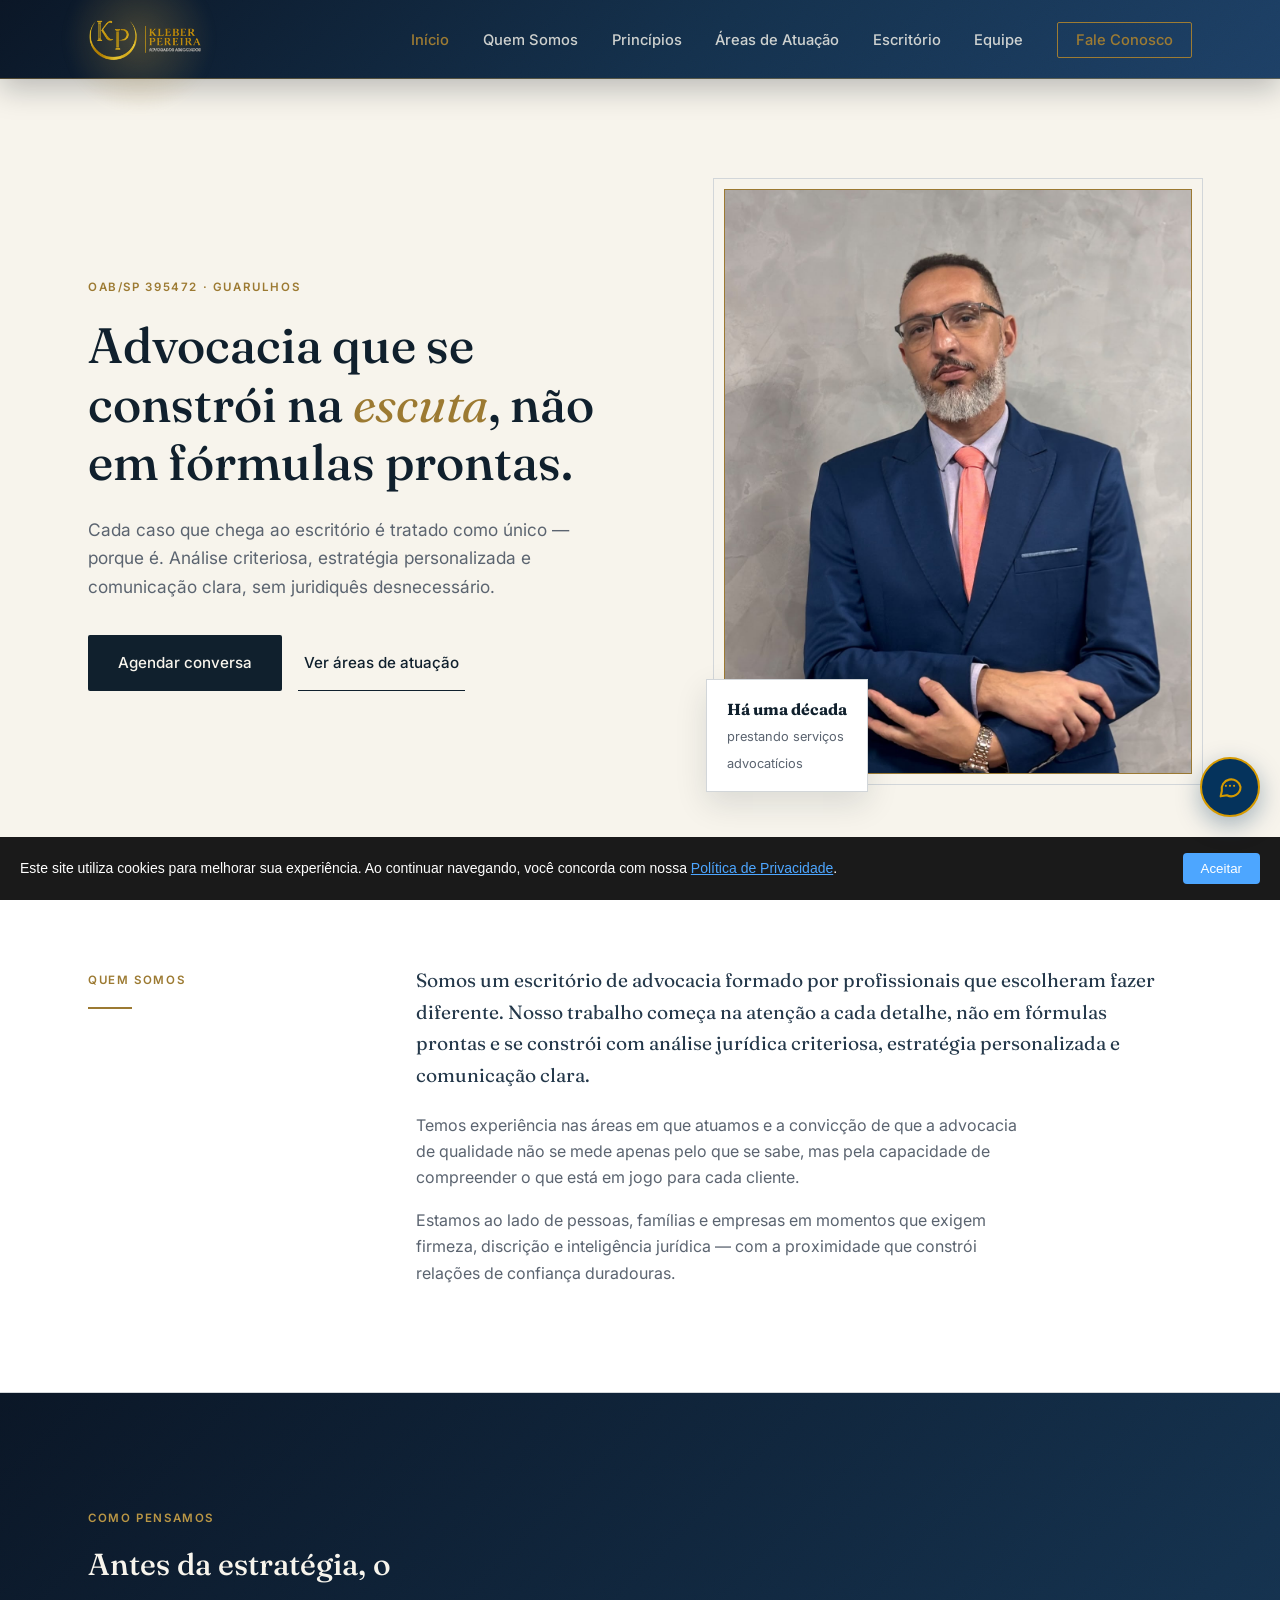
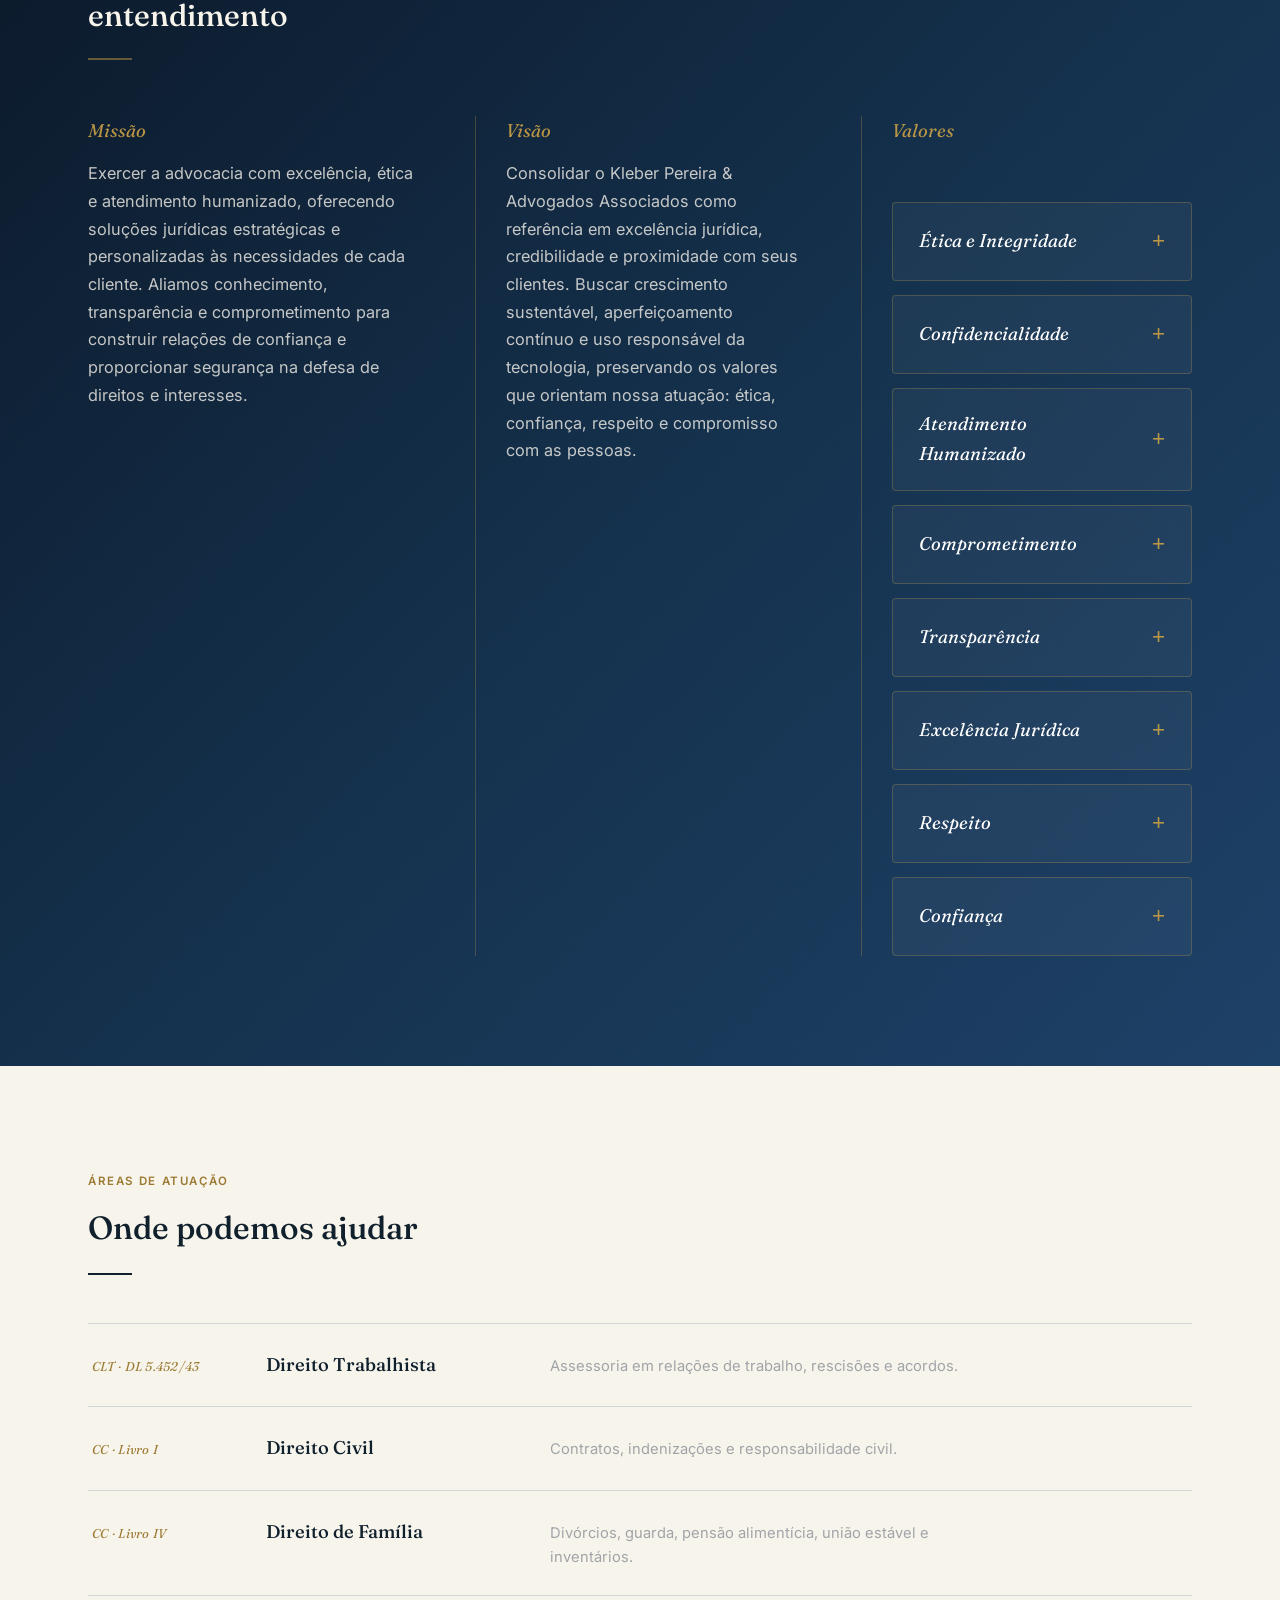
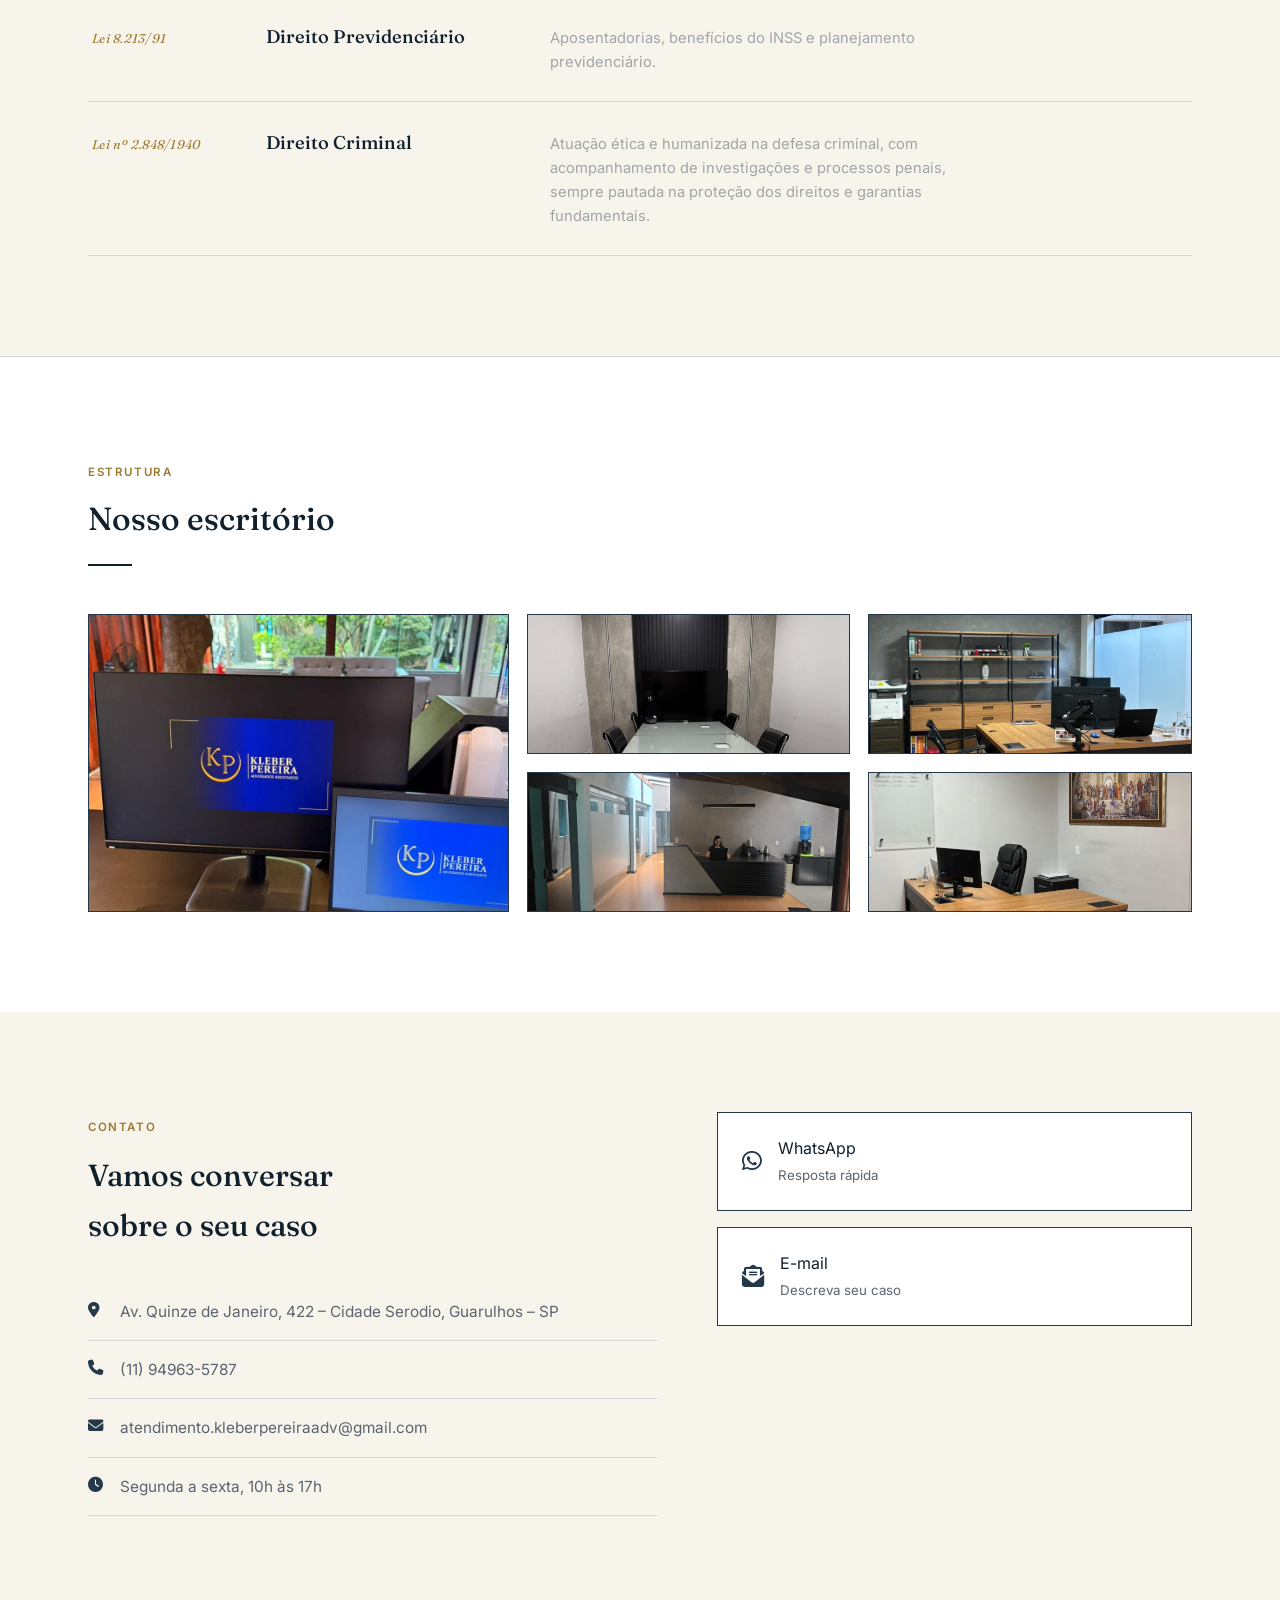
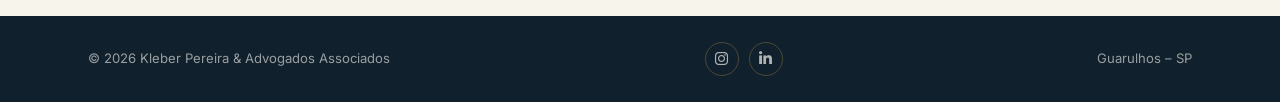
==== commit 25bf4a63: "Update lead paragraph for clarity and detail" ====
--- a/index.html
+++ b/index.html
@@ -107,7 +107,7 @@
         <div class="rule-gold"></div>
       </div>
       <div class="split-body fade-in">
-        <p class="lead">Somos um escritório de advocacia formado por profissionais que escolheram fazer diferente. Nosso trabalho começa na escuta atenta e se constrói com análise jurídica criteriosa, estratégia personalizada e comunicação clara.</p>
+        <p class="lead">Somos um escritório de advocacia formado por profissionais que escolheram fazer diferente. Nosso trabalho começa na atenção a cada detalhe, não em fórmulas prontas e se constrói com análise jurídica criteriosa, estratégia personalizada e comunicação clara.</p>
         <p>Temos experiência nas áreas em que atuamos e a convicção de que a advocacia de qualidade não se mede apenas pelo que se sabe, mas pela capacidade de compreender o que está em jogo para cada cliente.</p>
         <p>Estamos ao lado de pessoas, famílias e empresas em momentos que exigem firmeza, discrição e inteligência jurídica — com a proximidade que constrói relações de confiança duradouras.</p>
       </div>
@@ -675,4 +675,4 @@
 </script>
 
 </body>
-</html>+</html>
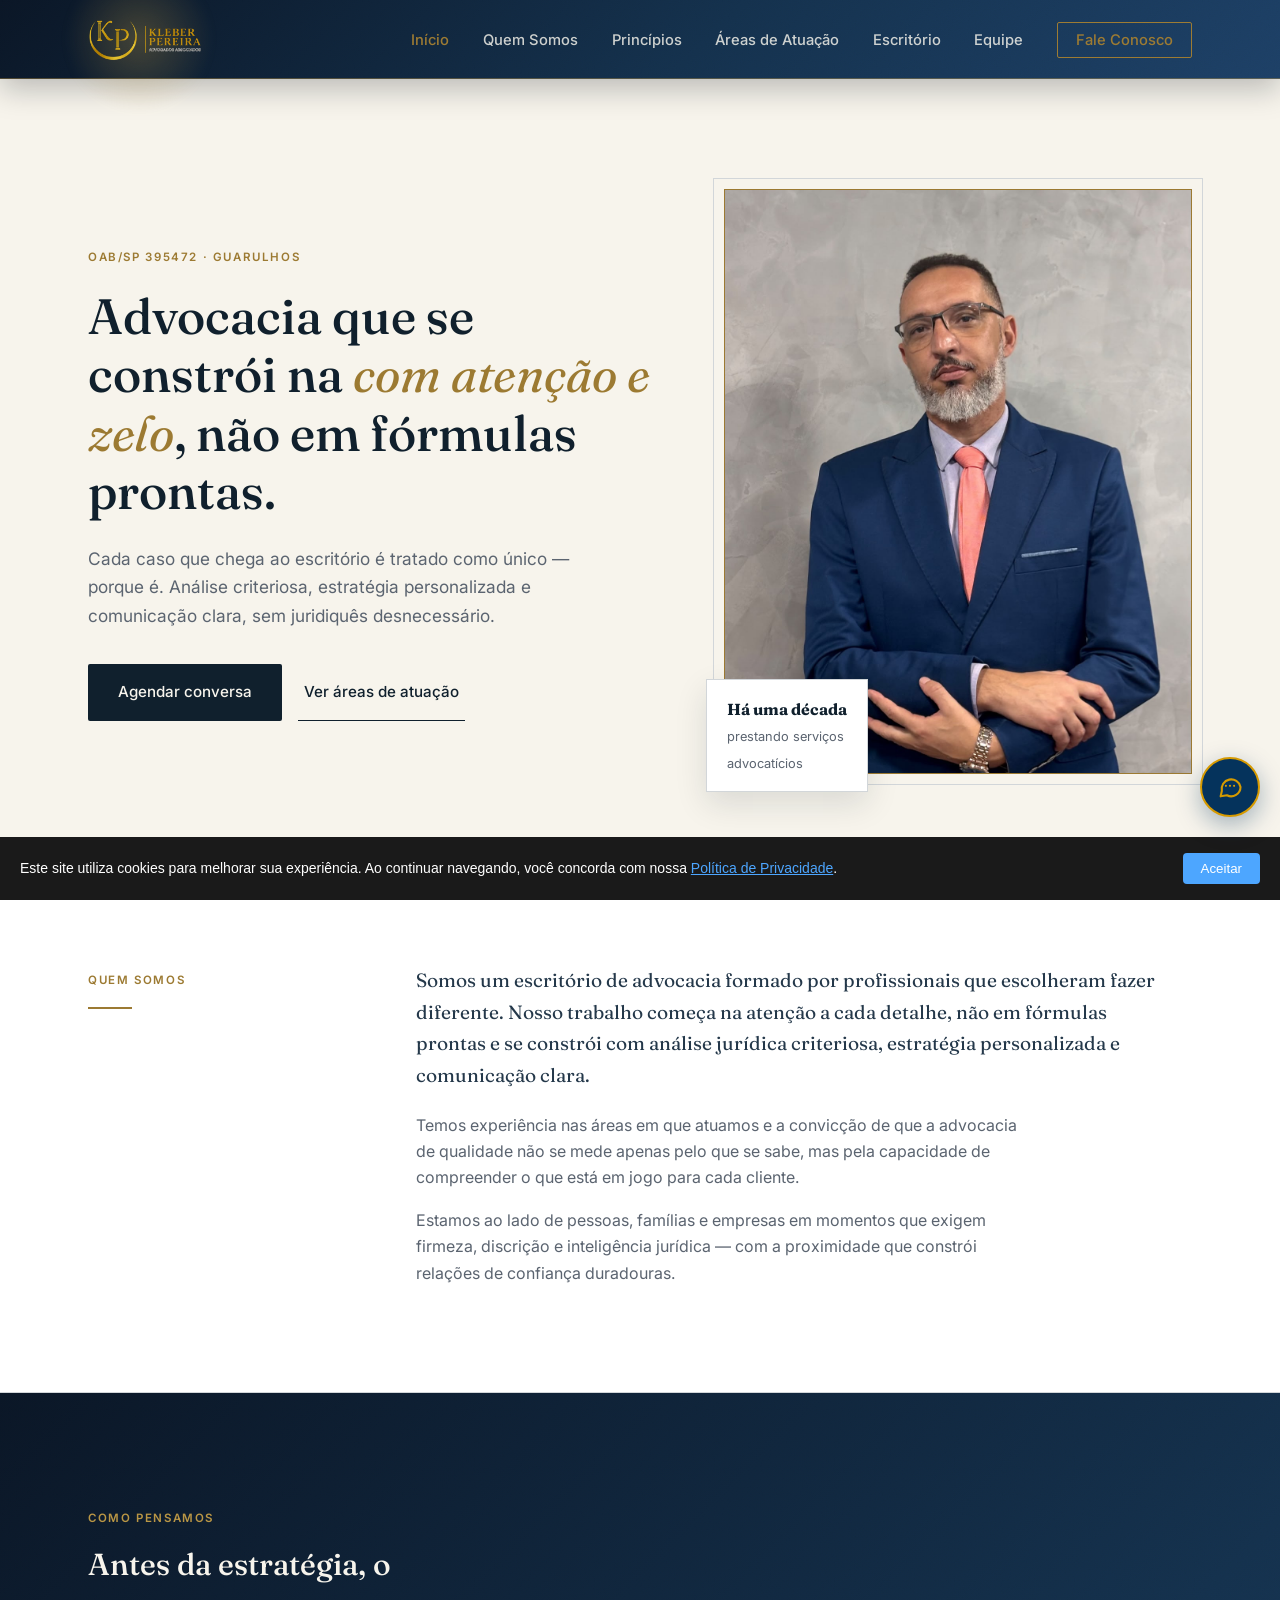
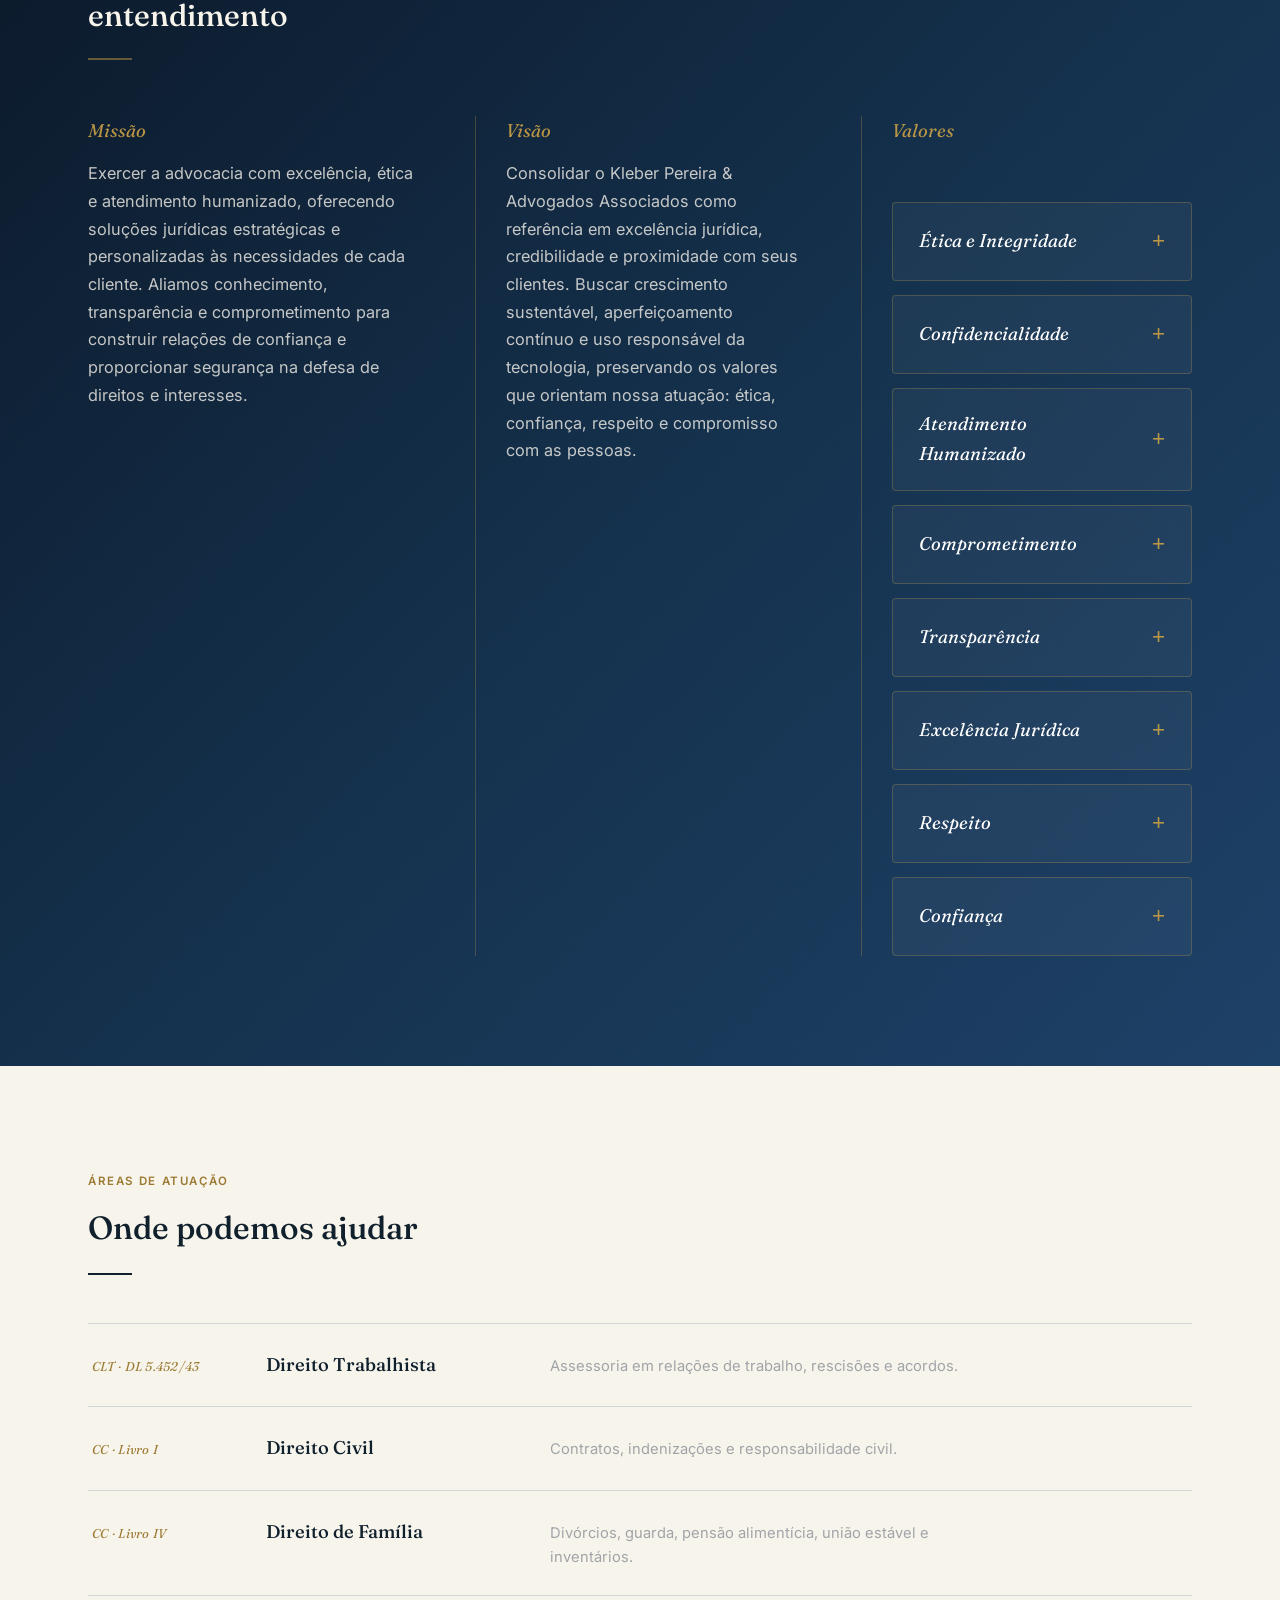
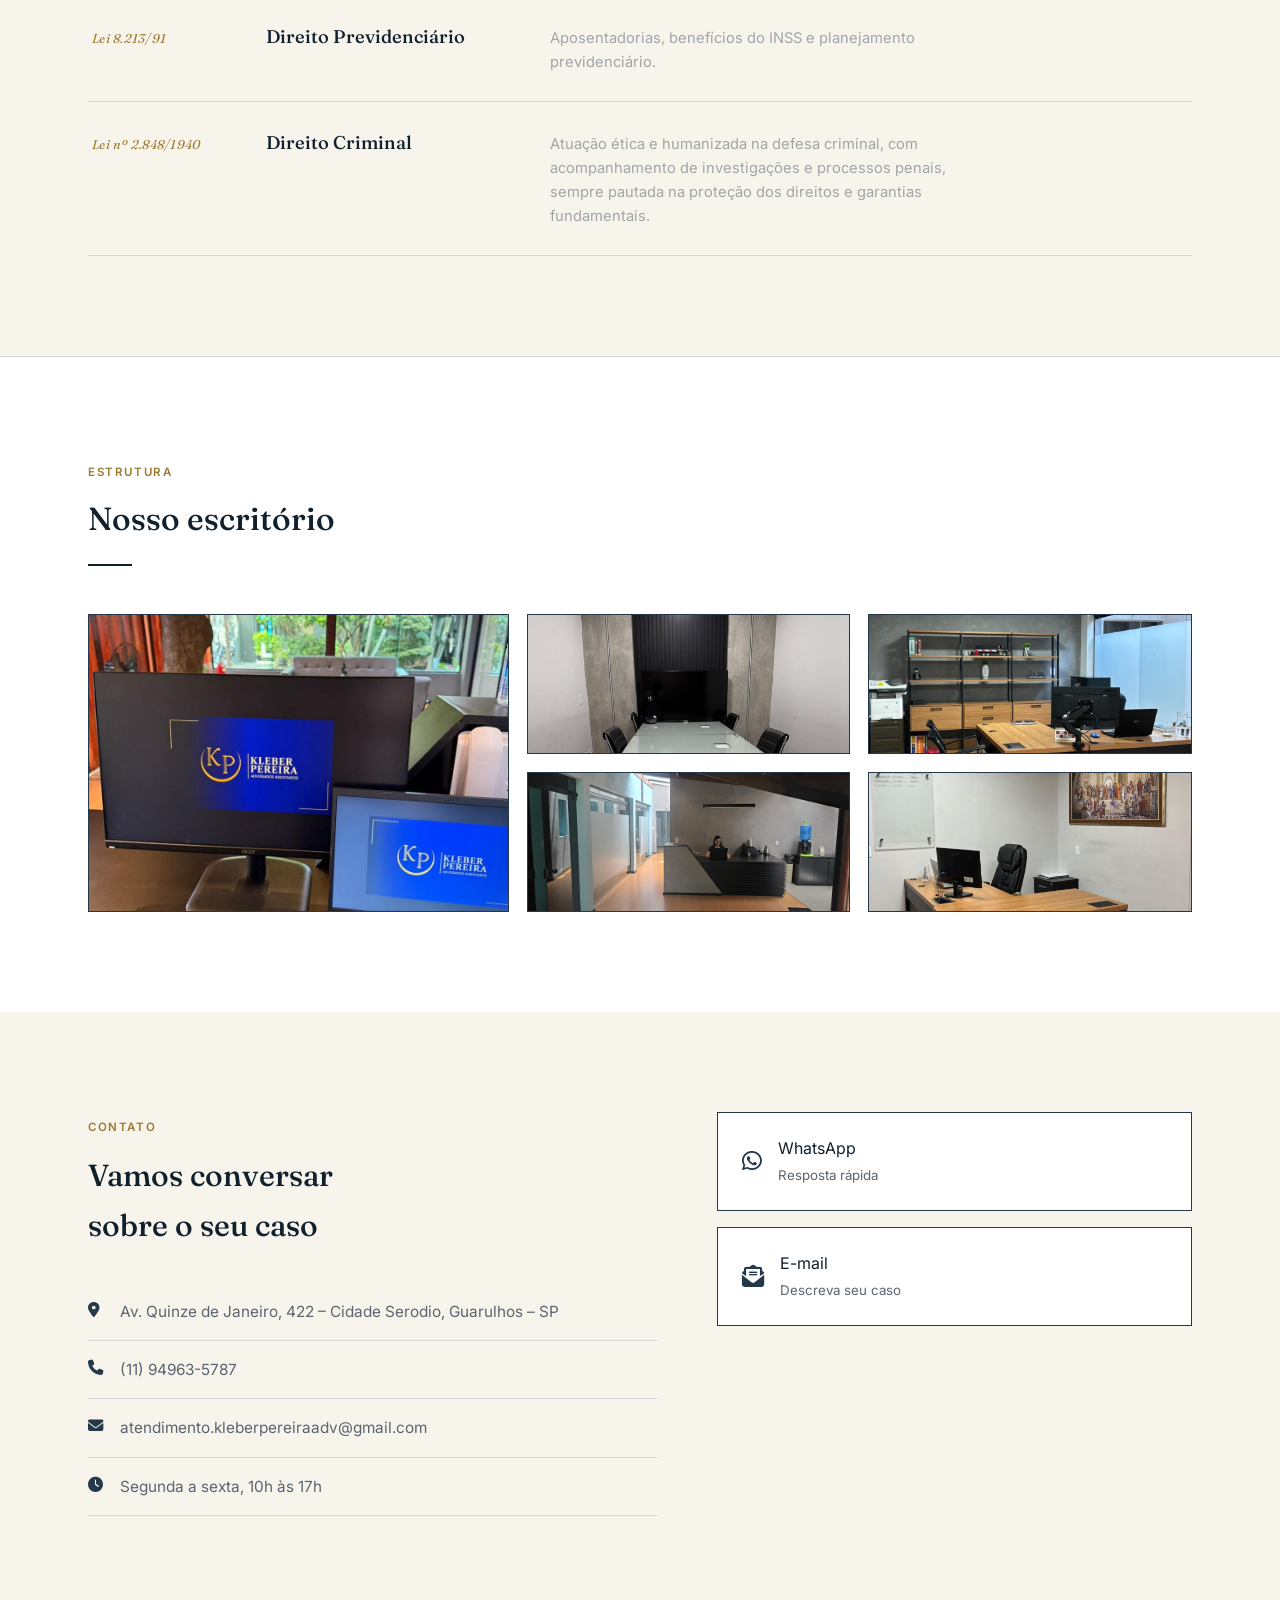
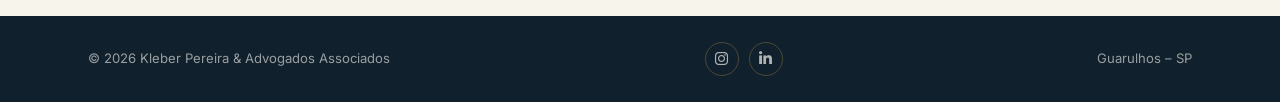
==== commit bb4b7705: "Update hero heading text in index.html" ====
--- a/index.html
+++ b/index.html
@@ -81,7 +81,7 @@
     <div class="container hero-grid">
       <div class="hero-copy fade-in">
         <span class="eyebrow">OAB/SP 395472 · Guarulhos</span>
-        <h1>Advocacia que se constrói na <em>escuta</em>, não em fórmulas prontas.</h1>
+        <h1>Advocacia que se constrói na <em>com atenção e zelo</em>, não em fórmulas prontas.</h1>
         <p>Cada caso que chega ao escritório é tratado como único — porque é. Análise criteriosa, estratégia personalizada e comunicação clara, sem juridiquês desnecessário.</p>
         <div class="hero-actions">
           <a href="#contato" class="btn-primary">Agendar conversa</a>
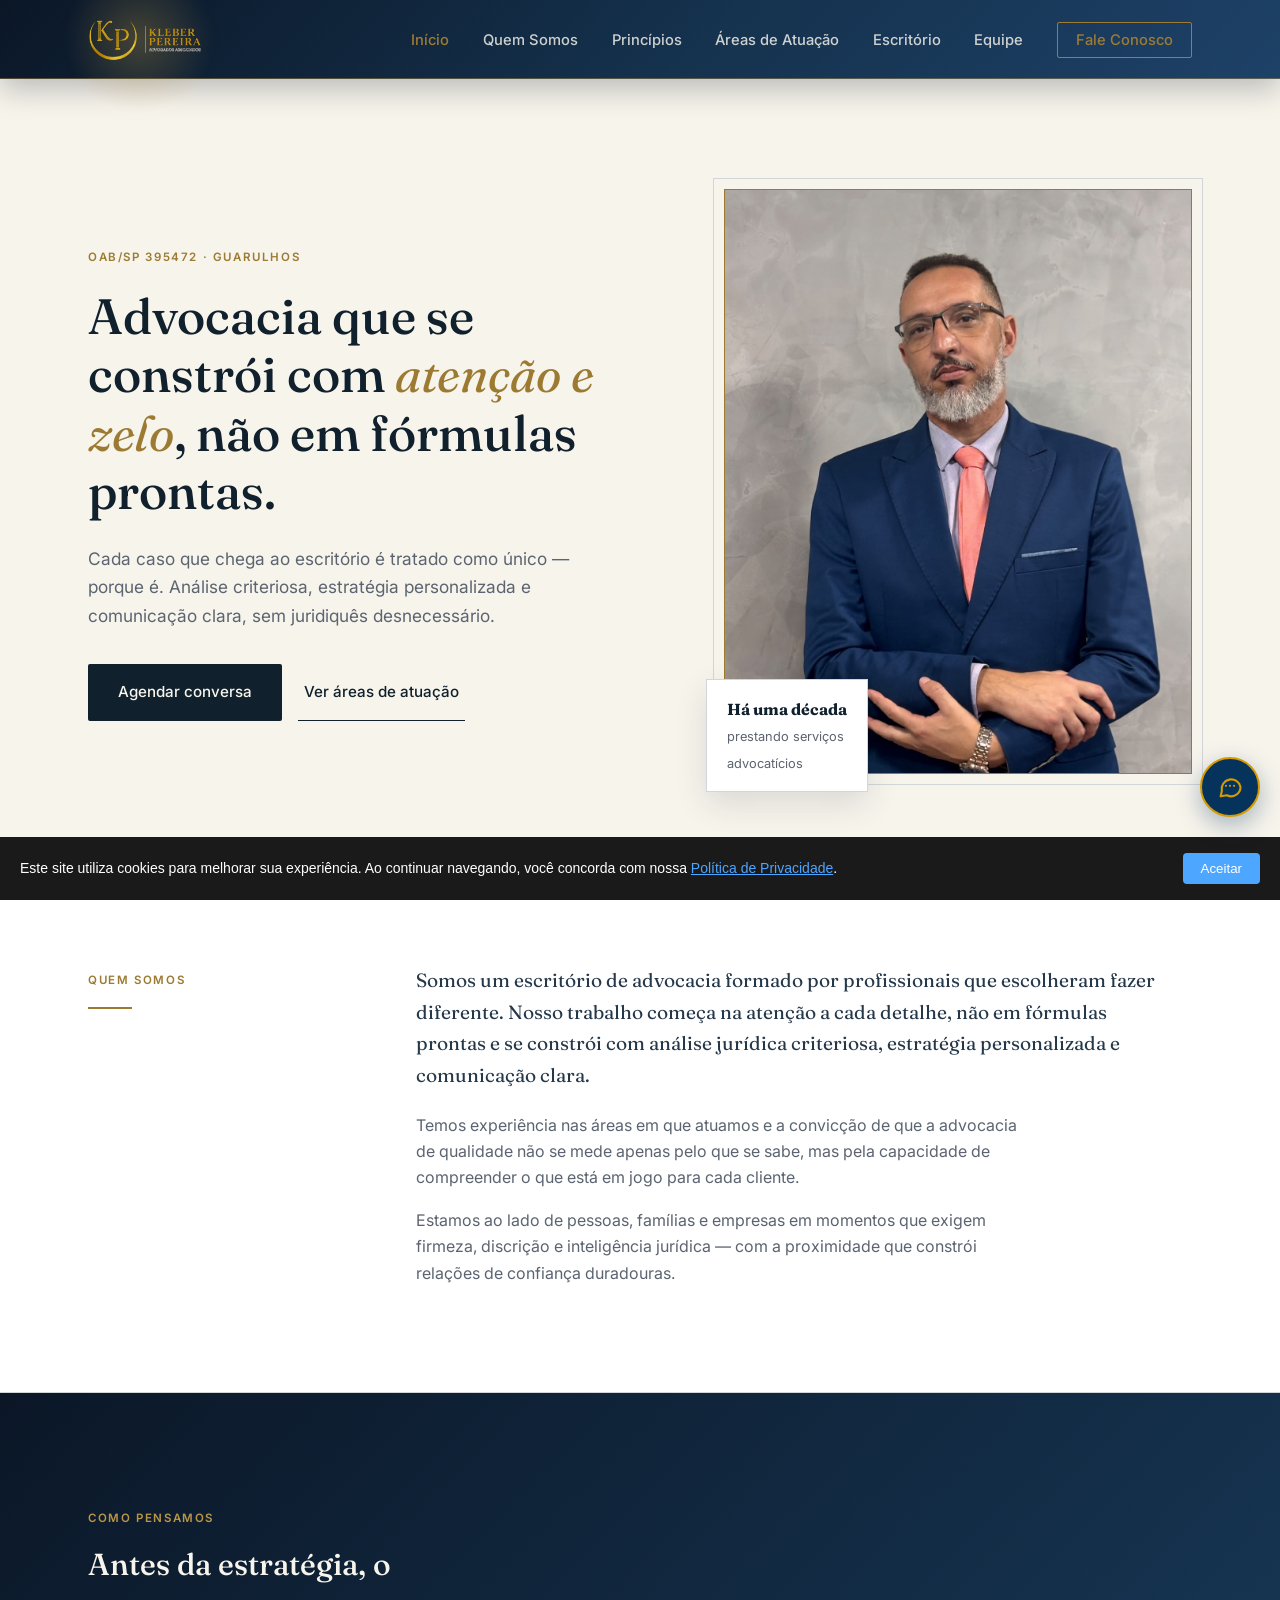
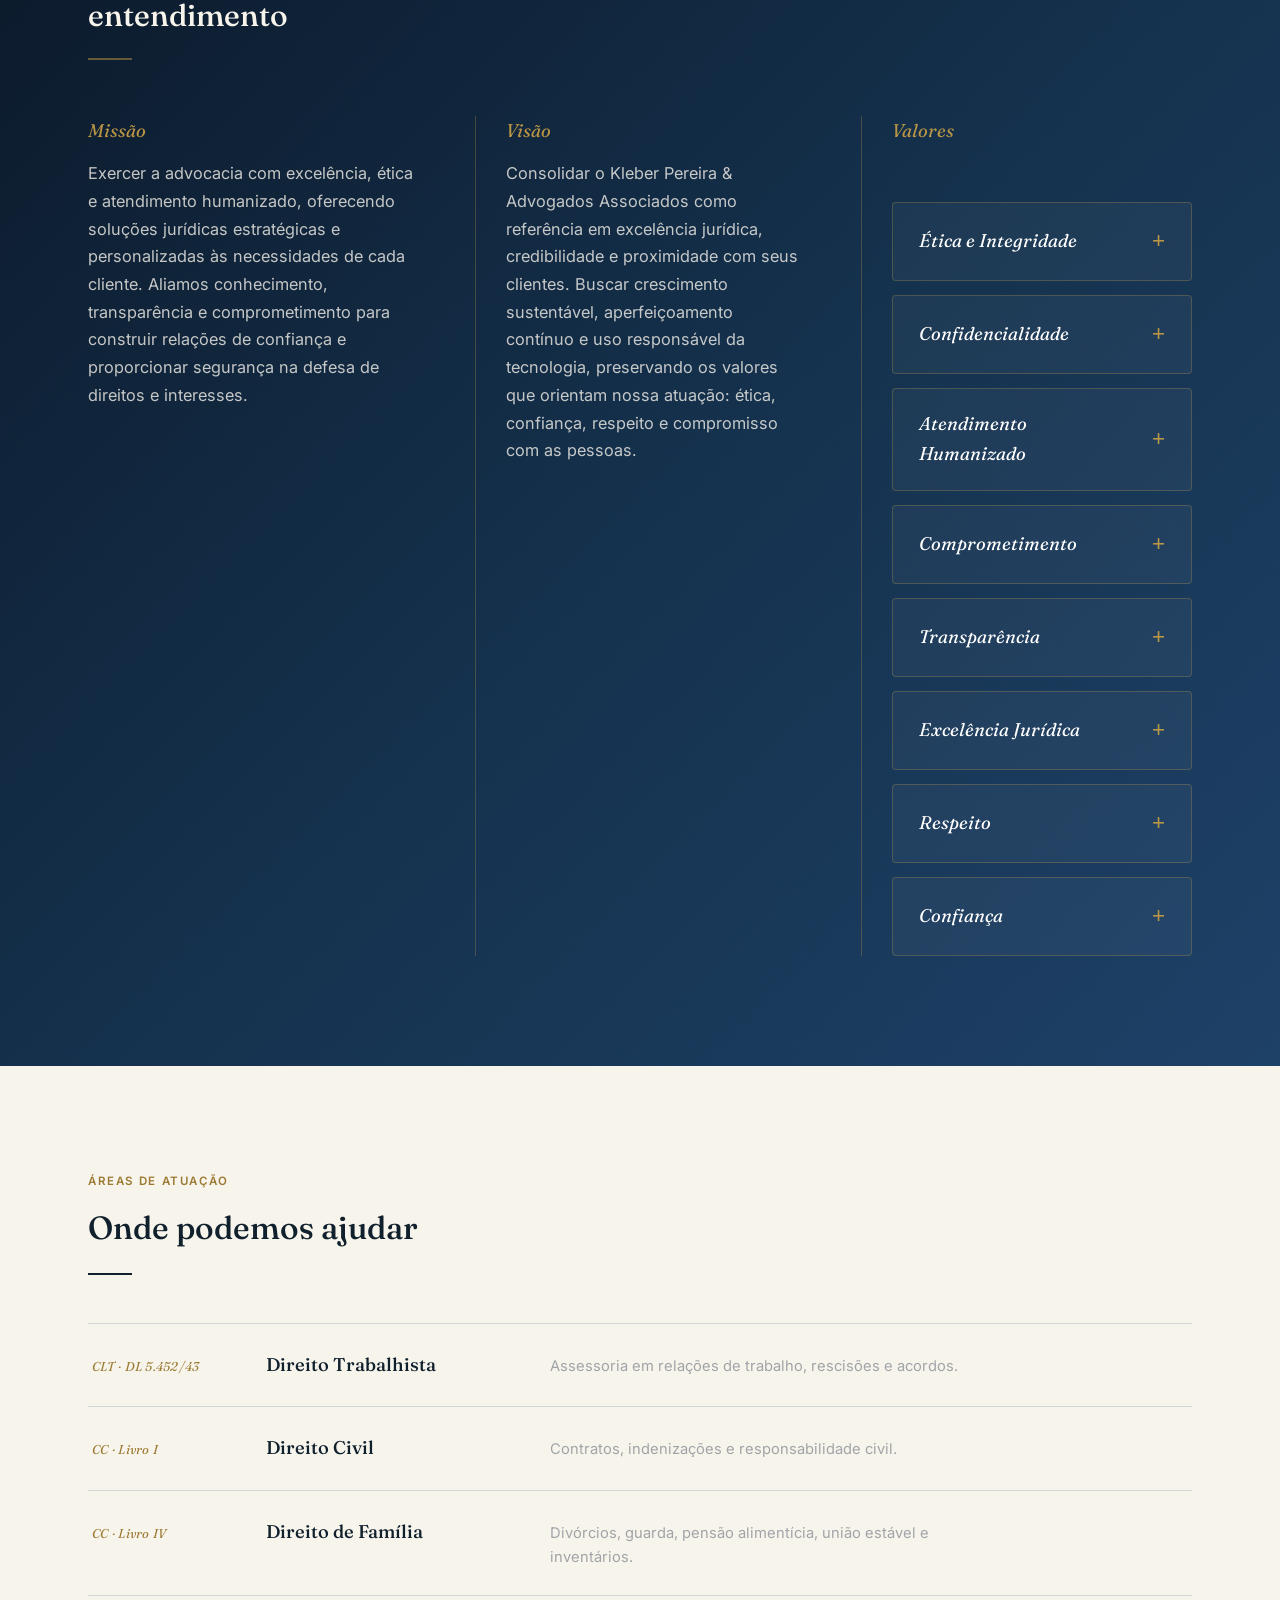
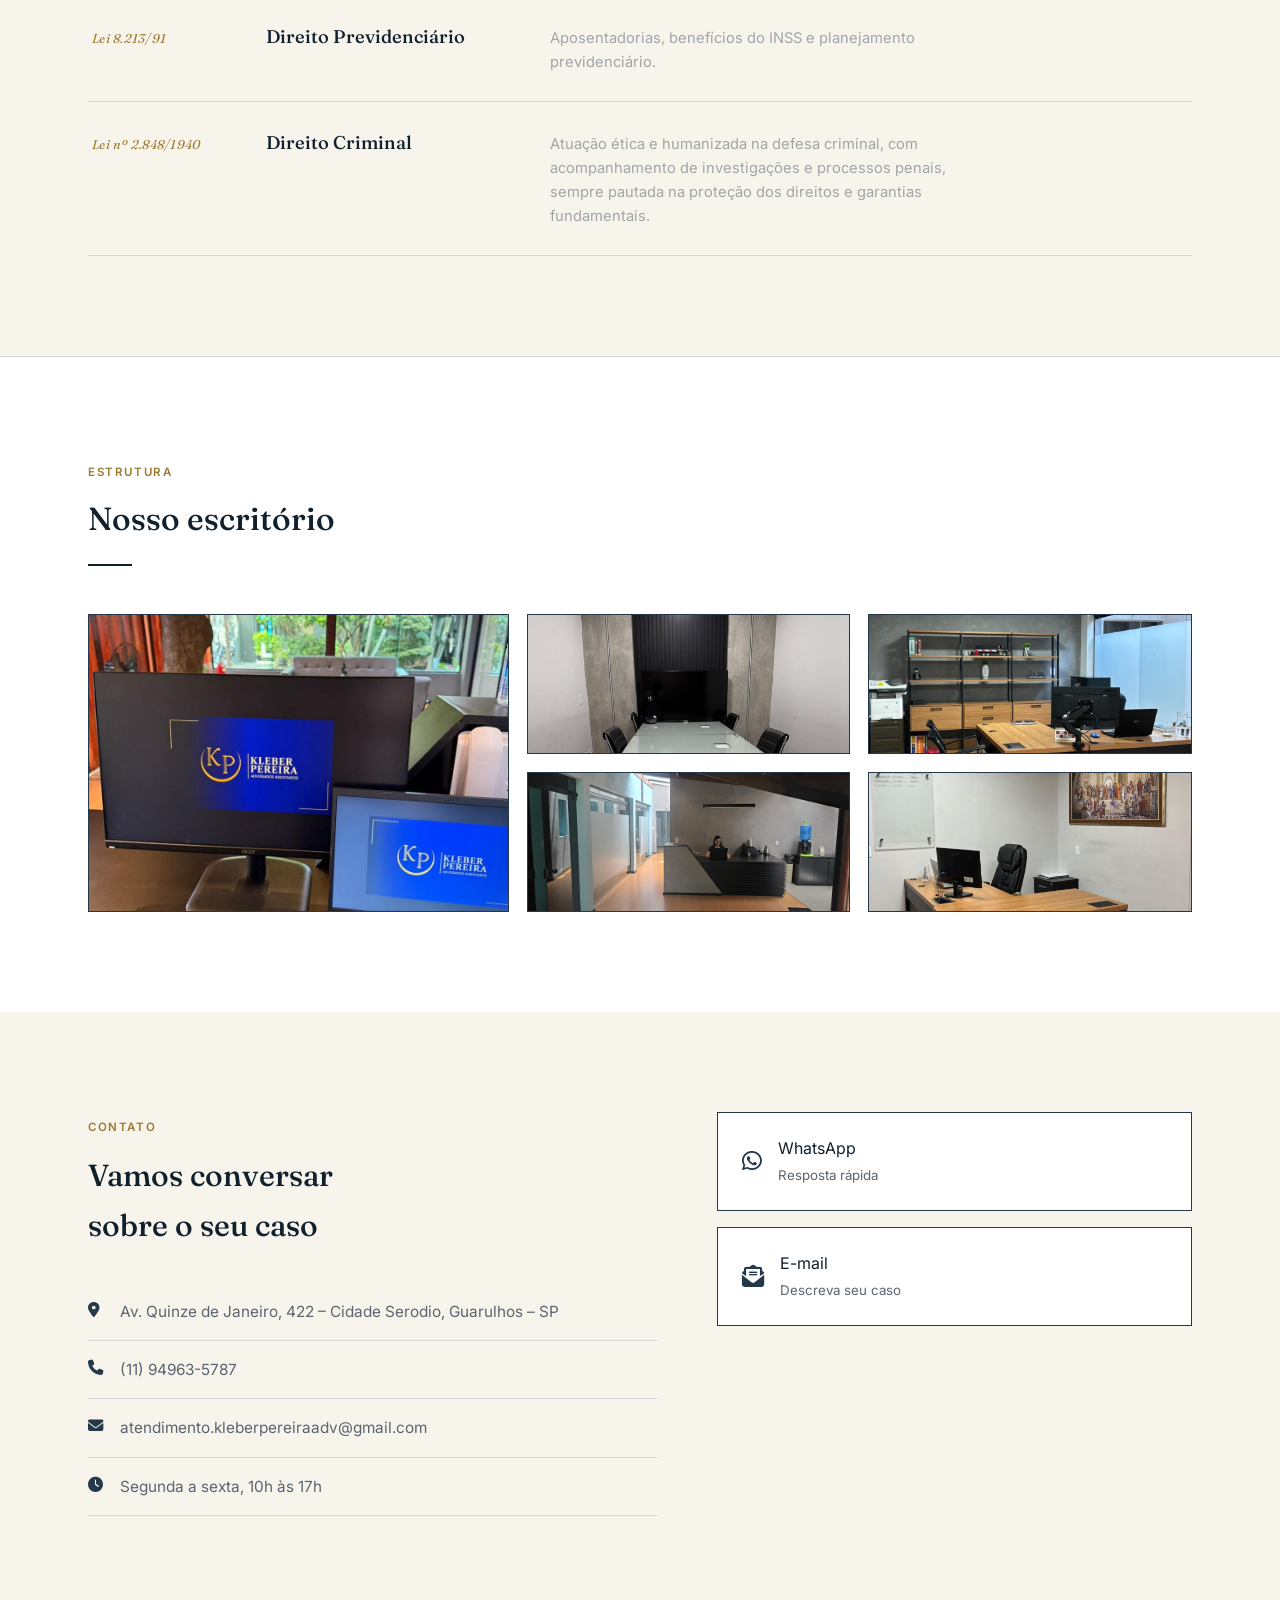
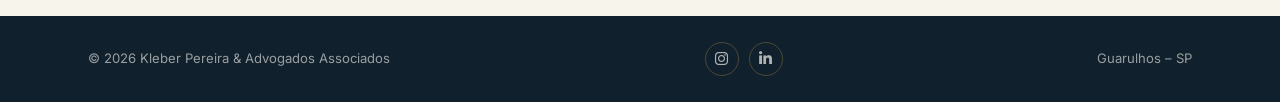
==== commit b5d66207: "Fix typo in hero section heading" ====
--- a/index.html
+++ b/index.html
@@ -81,7 +81,7 @@
     <div class="container hero-grid">
       <div class="hero-copy fade-in">
         <span class="eyebrow">OAB/SP 395472 · Guarulhos</span>
-        <h1>Advocacia que se constrói na <em>com atenção e zelo</em>, não em fórmulas prontas.</h1>
+        <h1>Advocacia que se constrói com <em>atenção e zelo</em>, não em fórmulas prontas.</h1>
         <p>Cada caso que chega ao escritório é tratado como único — porque é. Análise criteriosa, estratégia personalizada e comunicação clara, sem juridiquês desnecessário.</p>
         <div class="hero-actions">
           <a href="#contato" class="btn-primary">Agendar conversa</a>
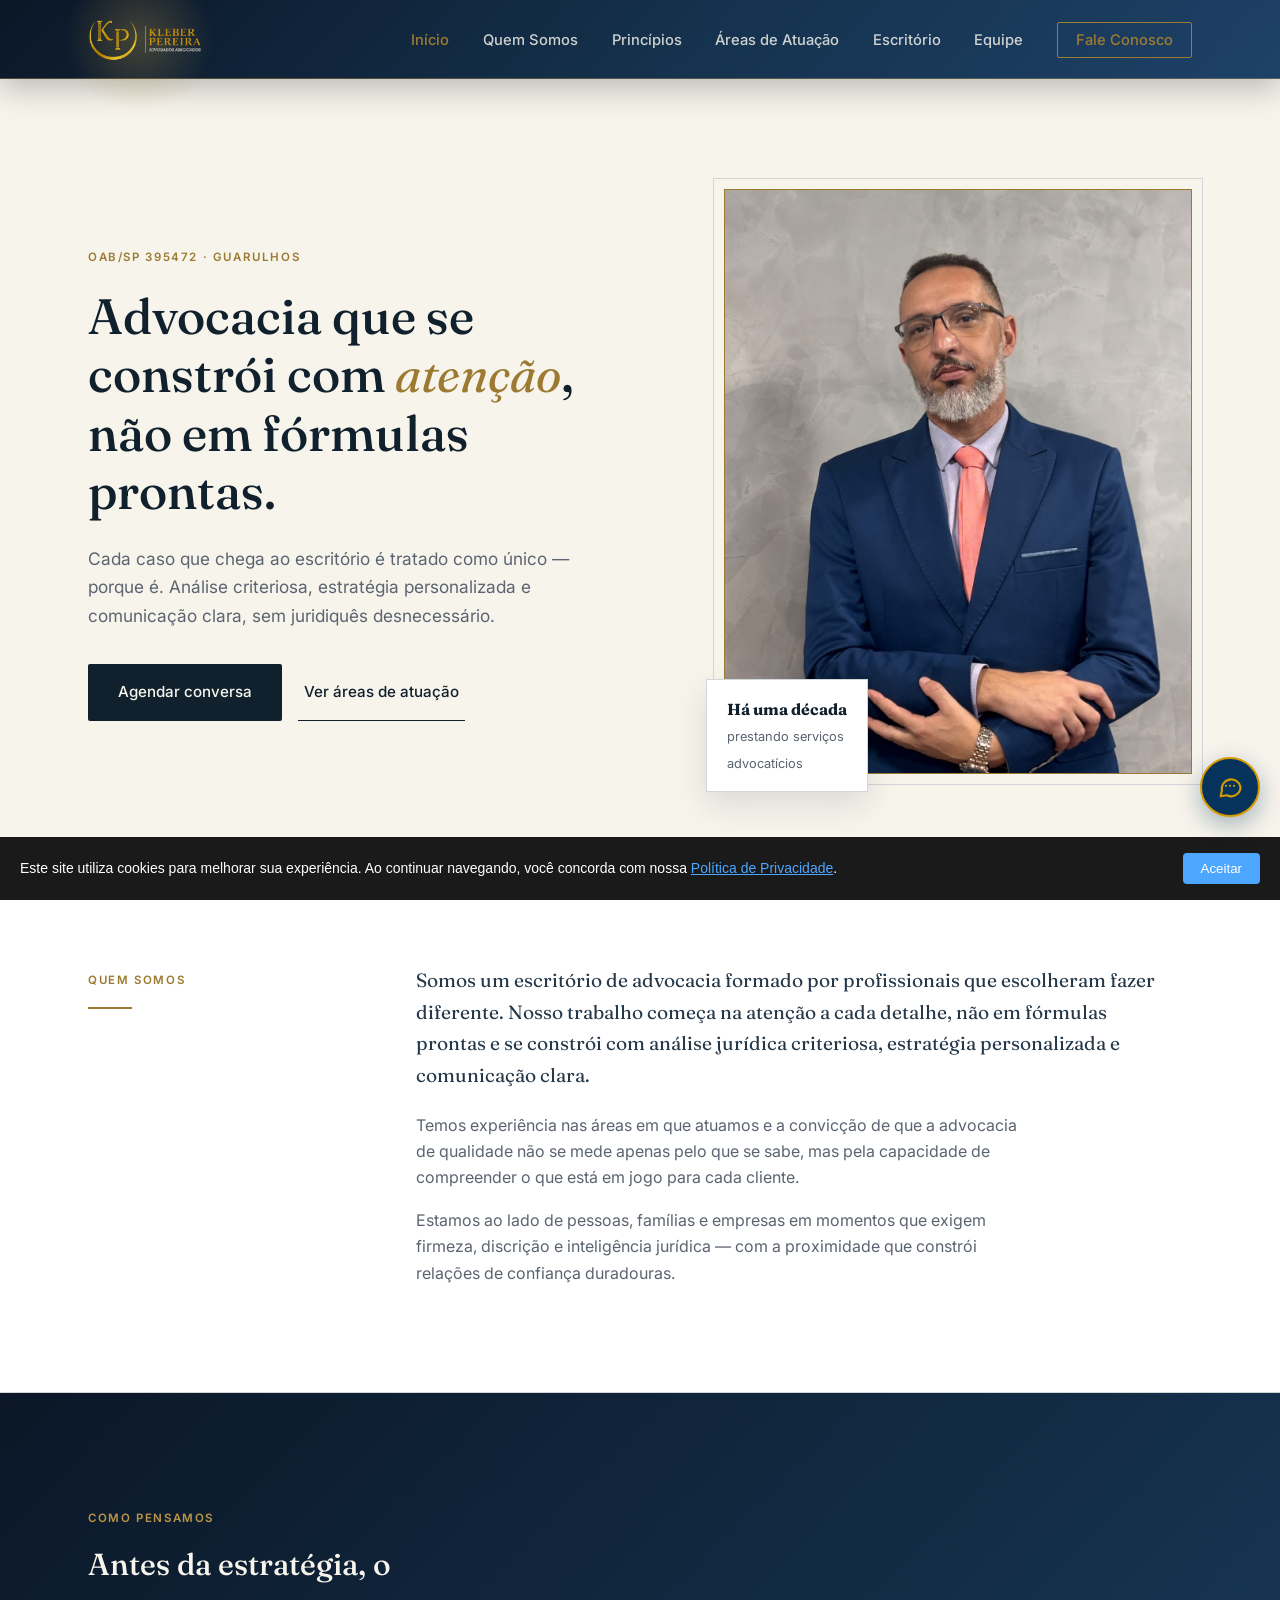
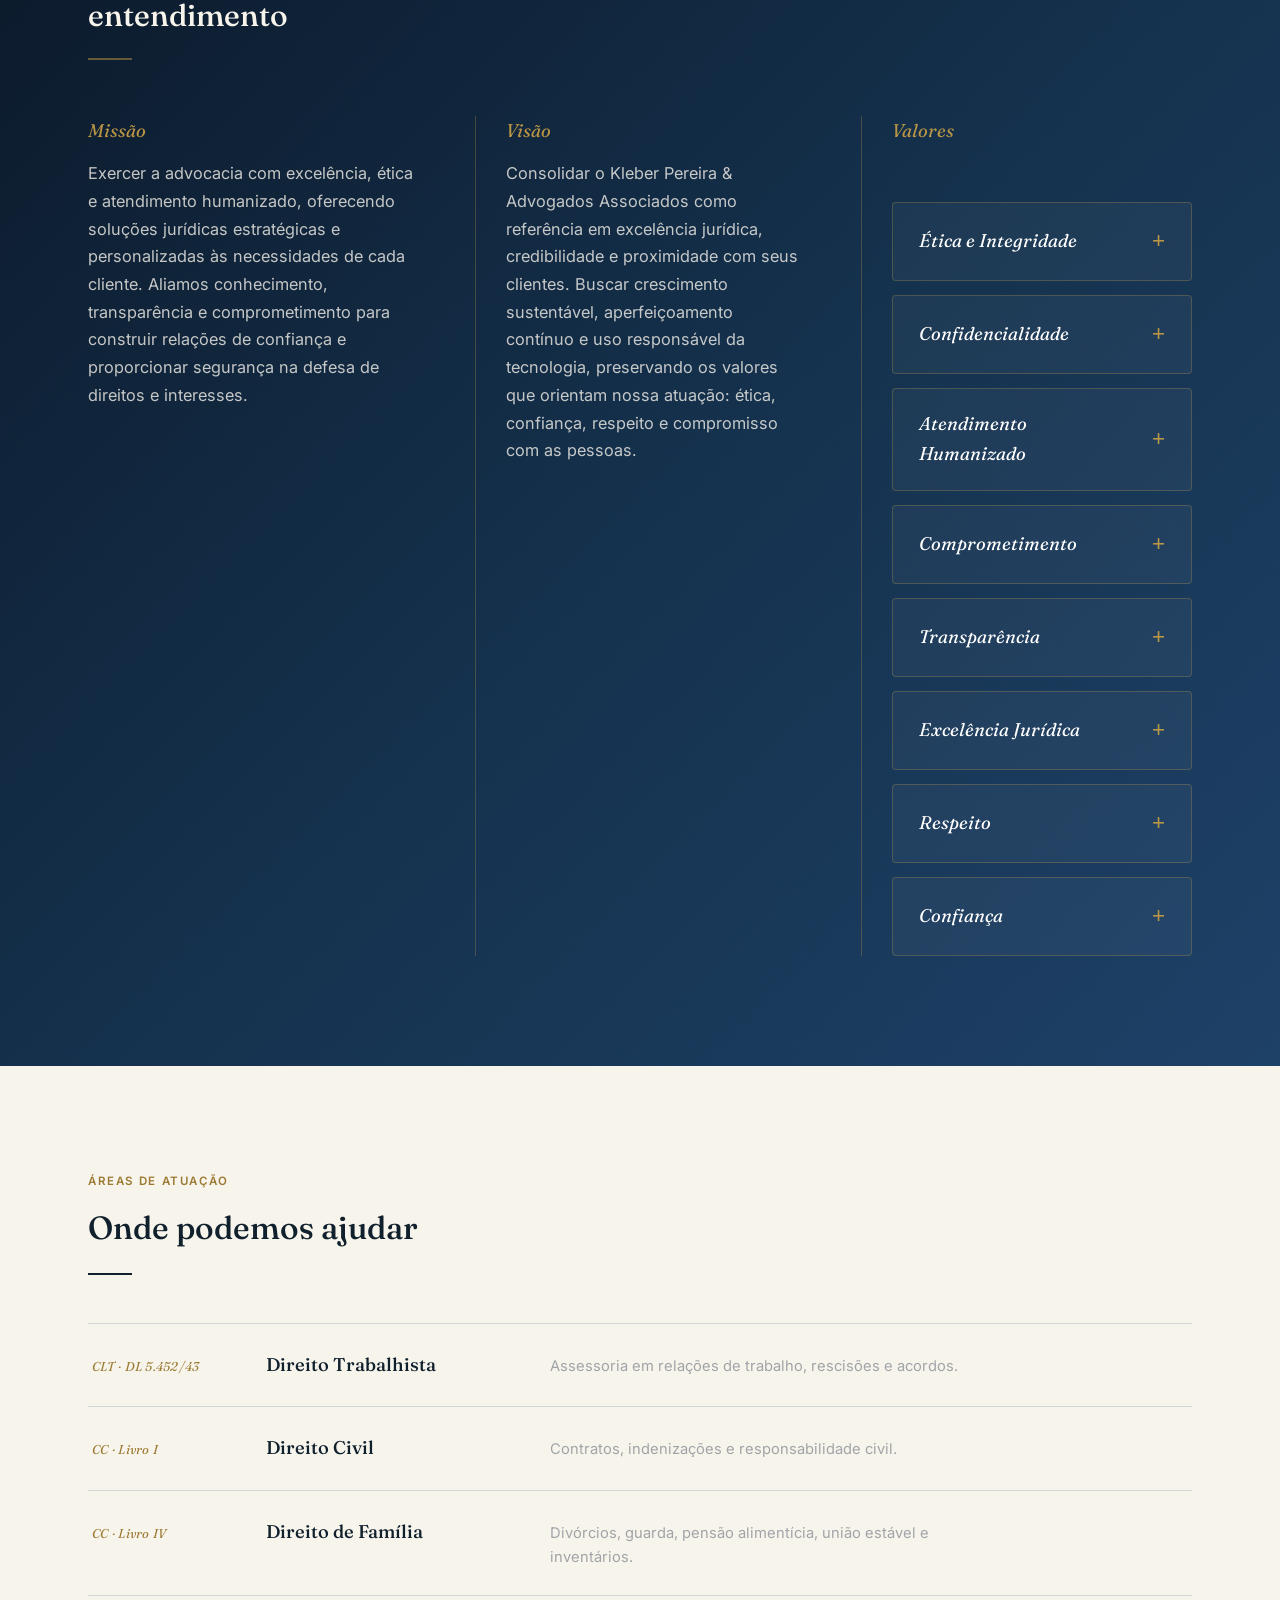
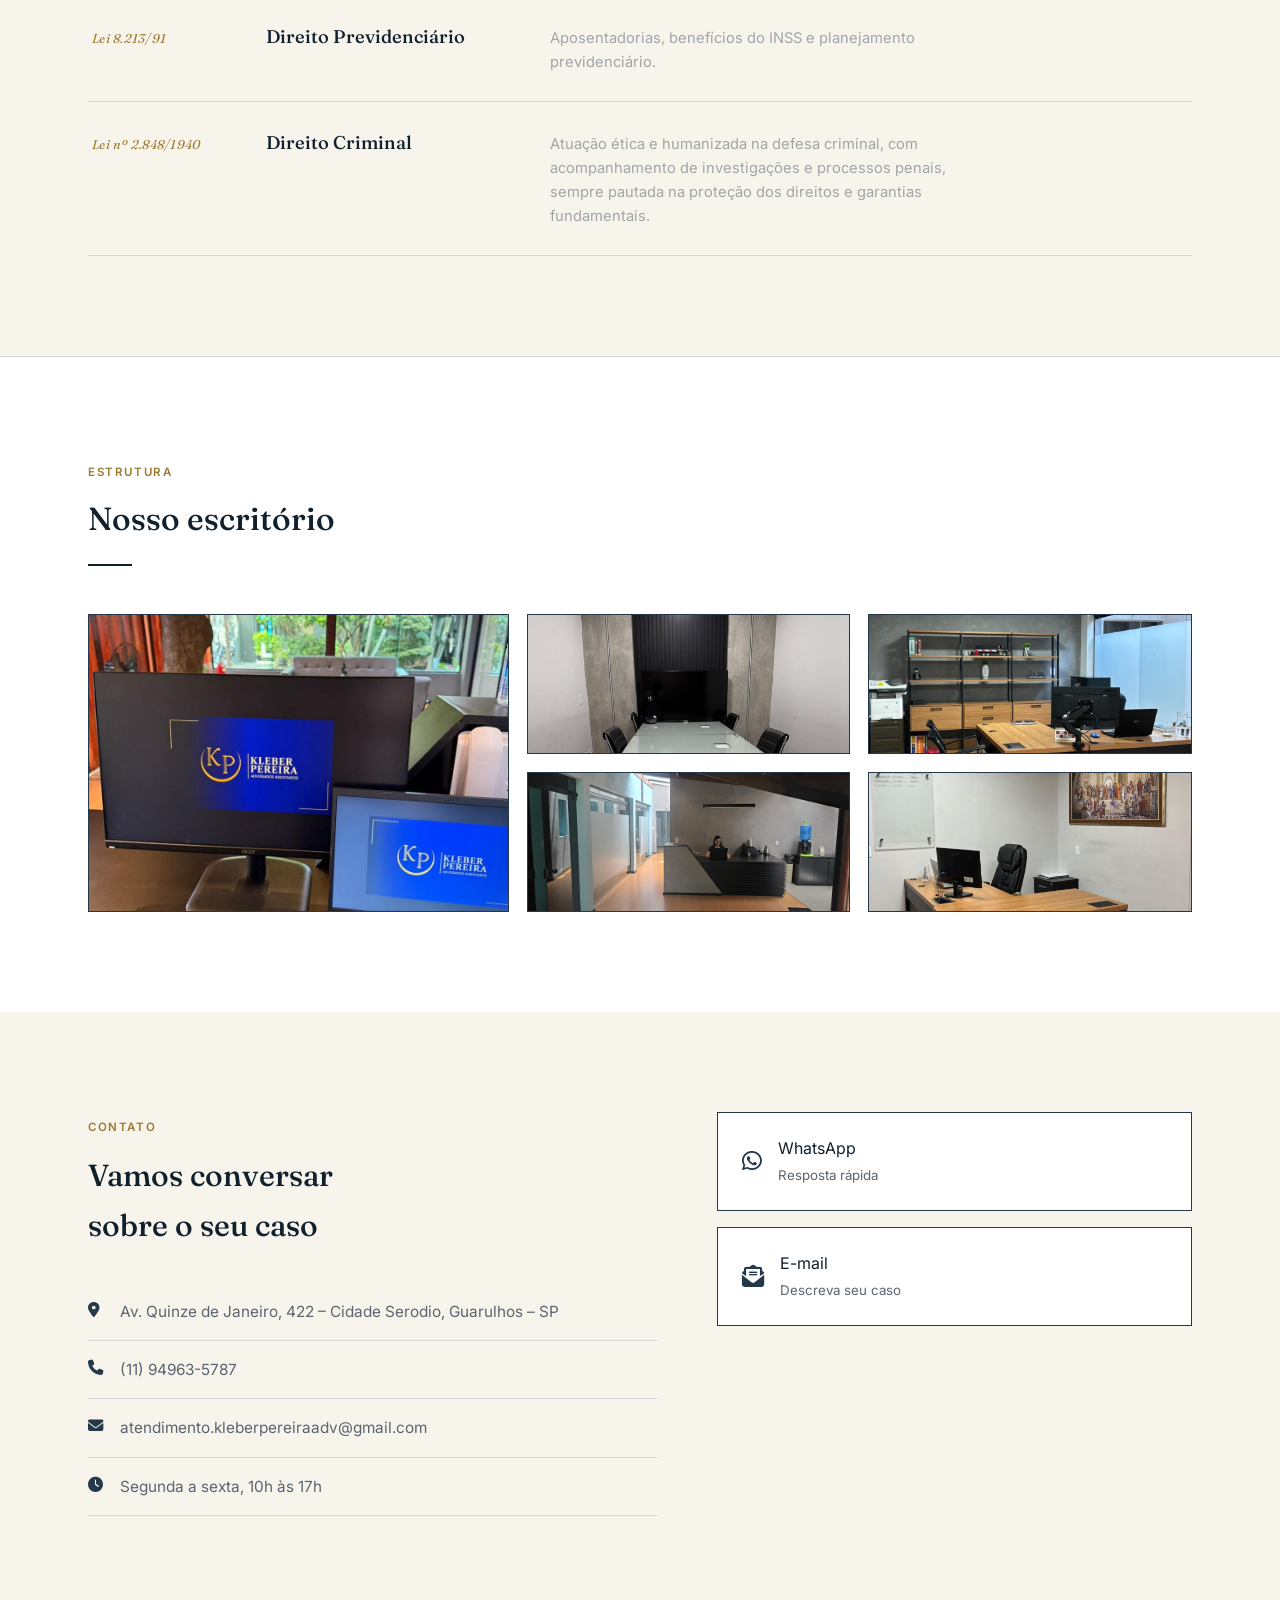
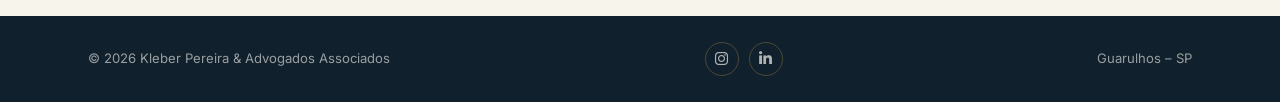
==== commit 3a554cf1: "Update index.html" ====
--- a/index.html
+++ b/index.html
@@ -81,7 +81,7 @@
     <div class="container hero-grid">
       <div class="hero-copy fade-in">
         <span class="eyebrow">OAB/SP 395472 · Guarulhos</span>
-        <h1>Advocacia que se constrói com <em>atenção e zelo</em>, não em fórmulas prontas.</h1>
+        <h1>Advocacia que se constrói com <em>atenção</em>, não em fórmulas prontas.</h1>
         <p>Cada caso que chega ao escritório é tratado como único — porque é. Análise criteriosa, estratégia personalizada e comunicação clara, sem juridiquês desnecessário.</p>
         <div class="hero-actions">
           <a href="#contato" class="btn-primary">Agendar conversa</a>
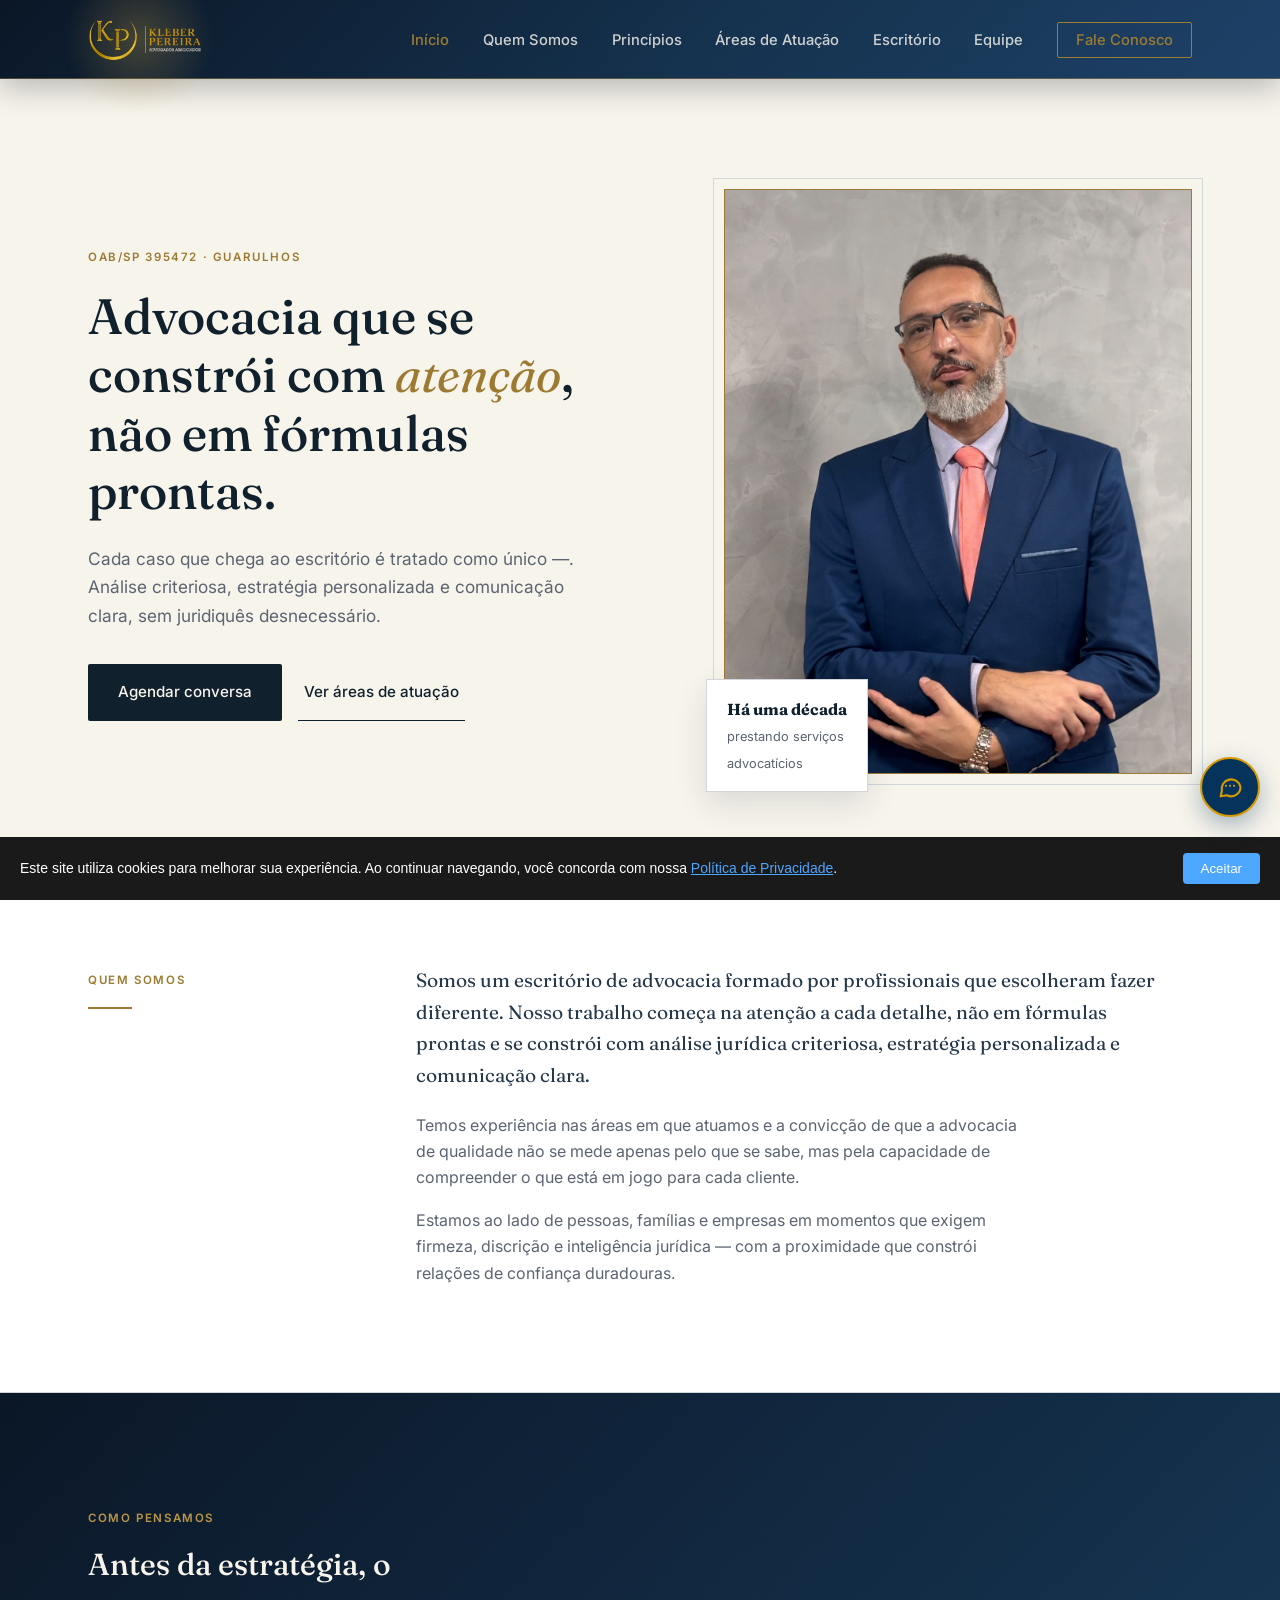
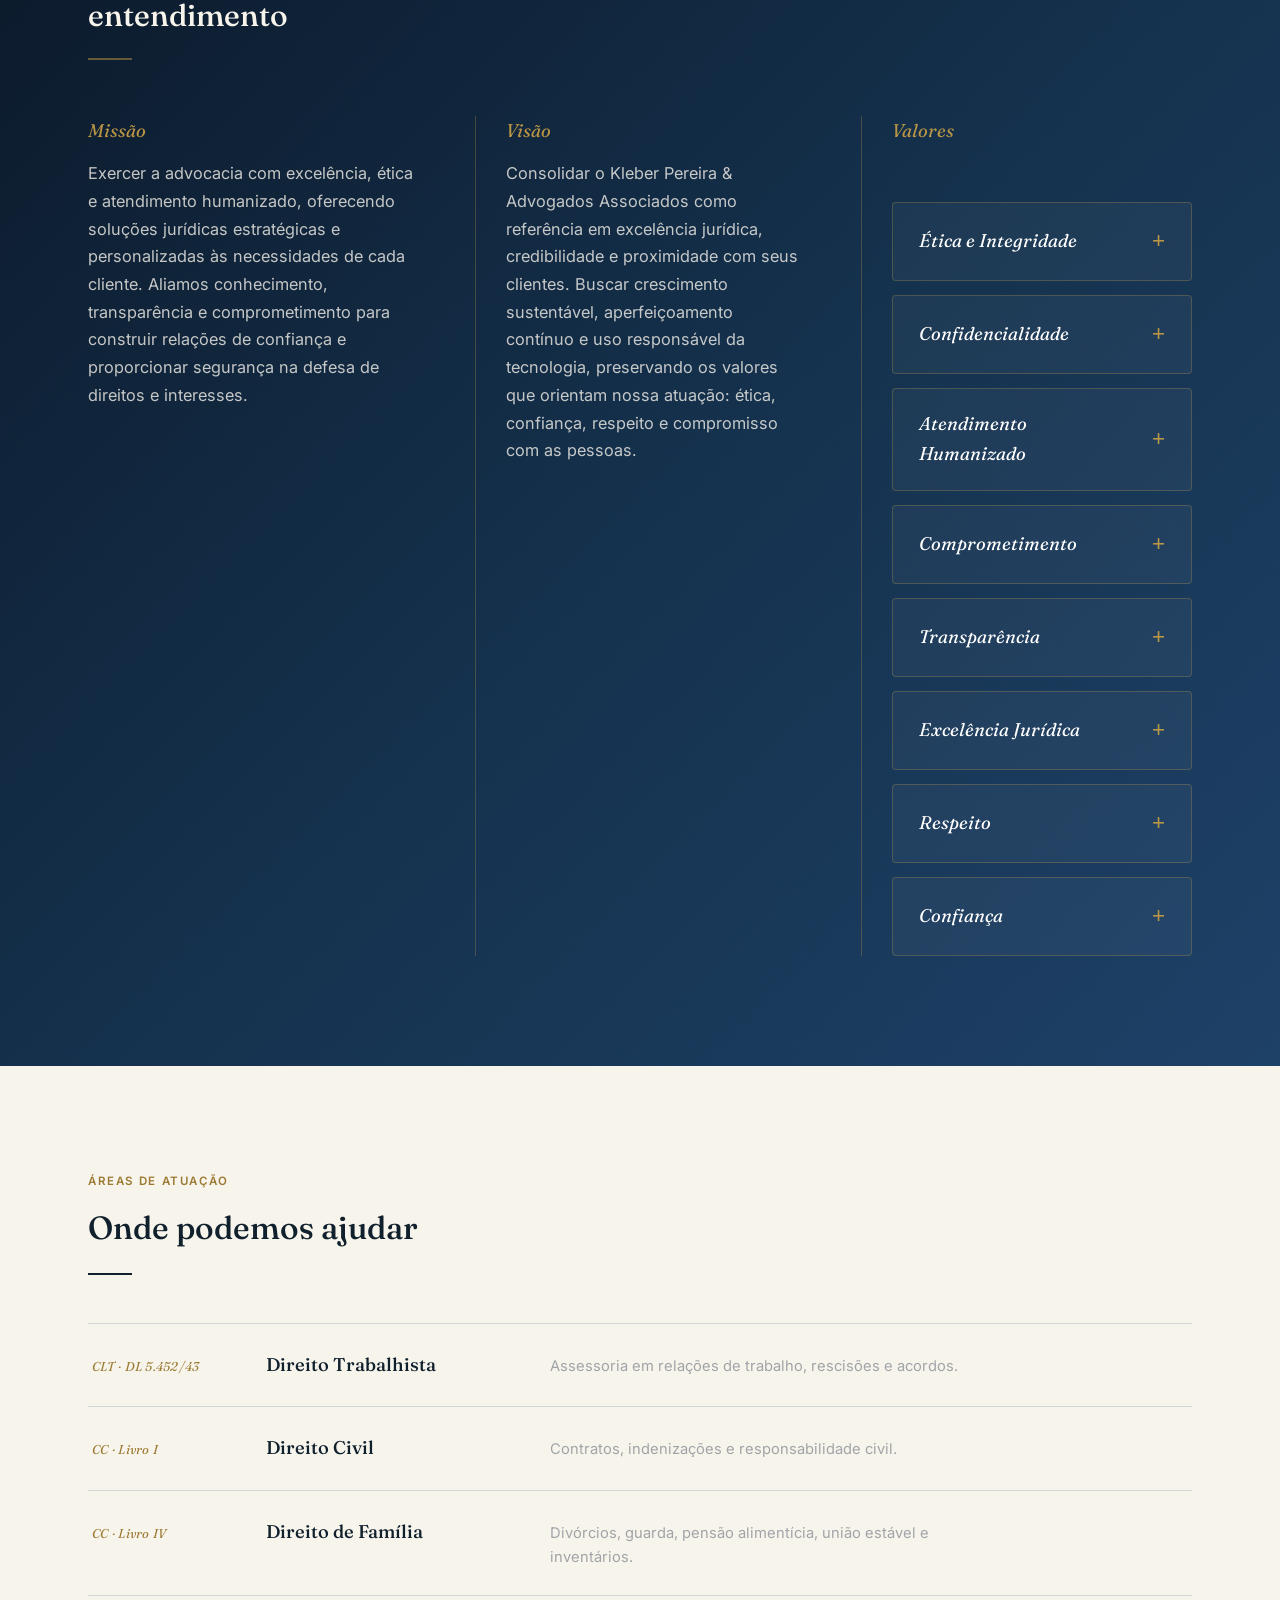
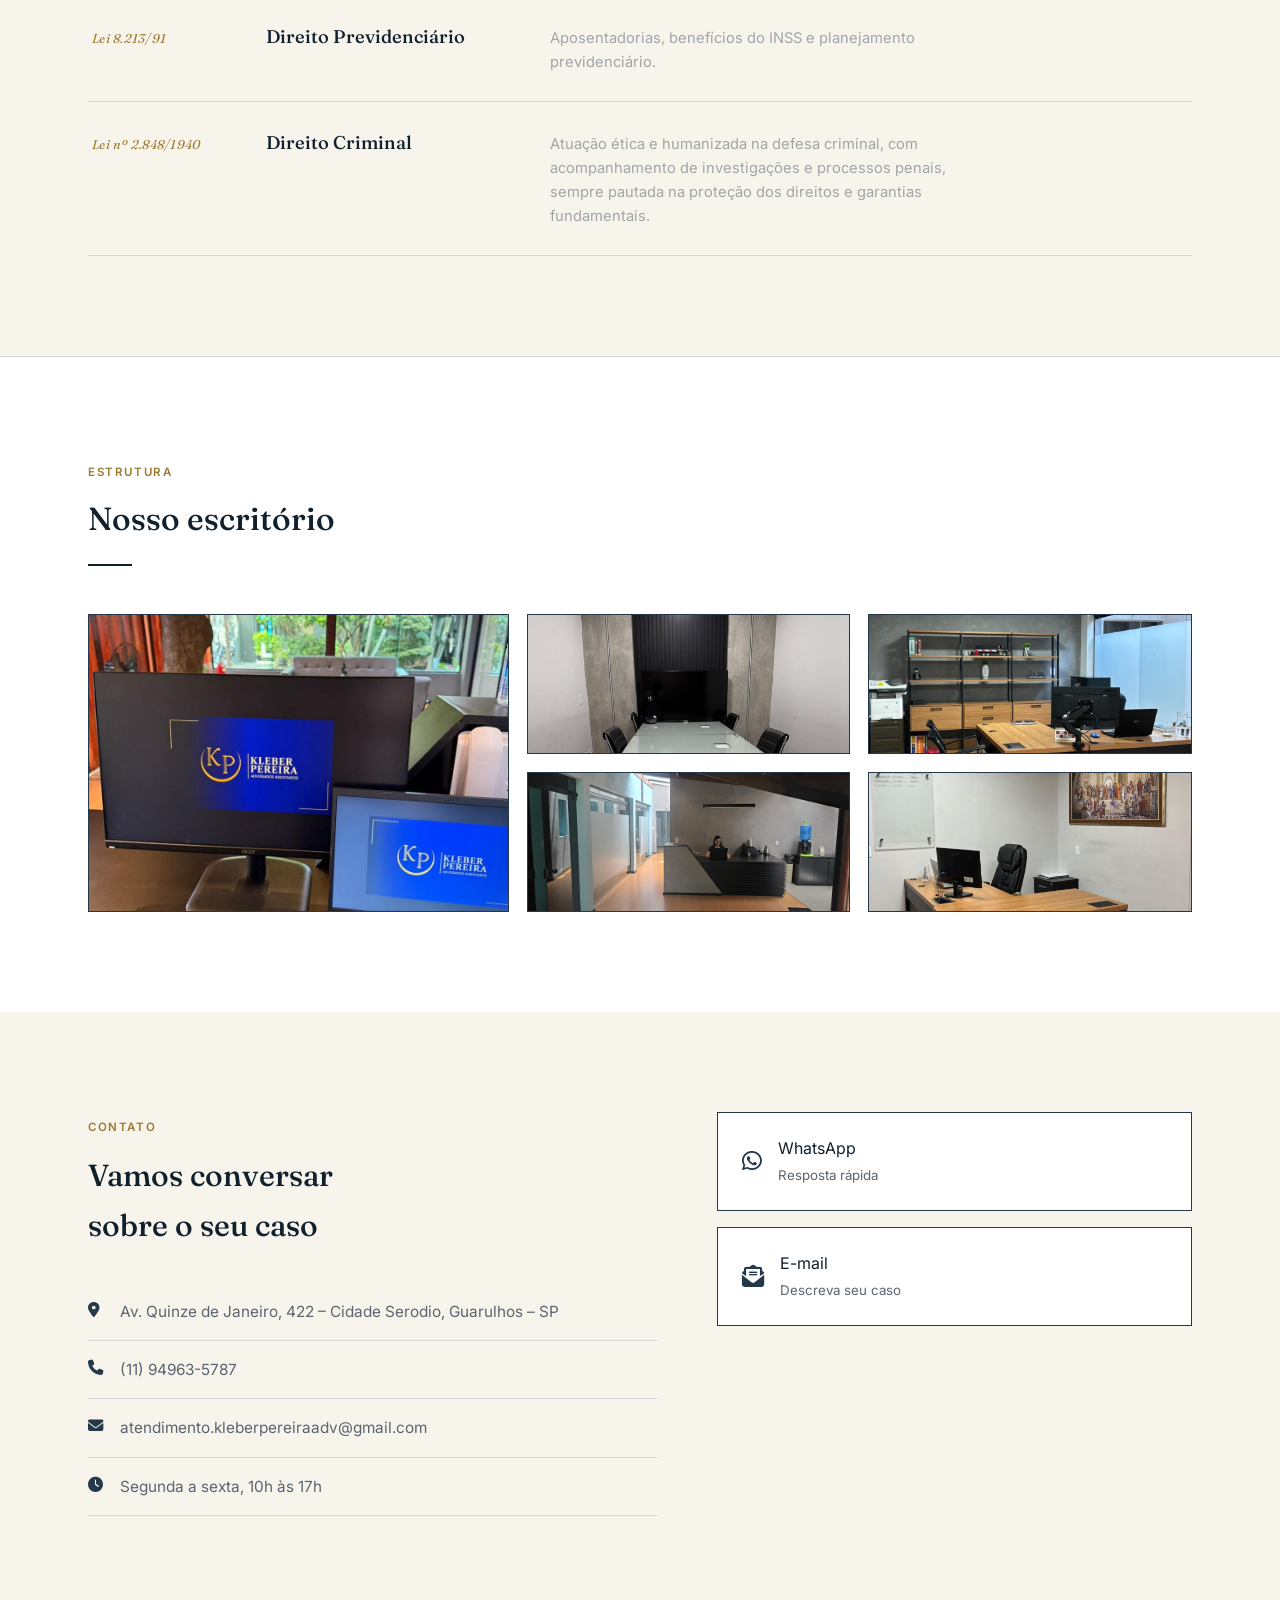
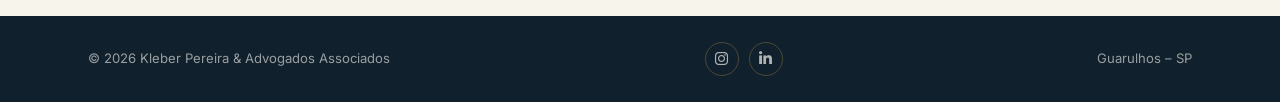
==== commit 085ca498: "Fix typo in paragraph text" ====
--- a/index.html
+++ b/index.html
@@ -82,7 +82,7 @@
       <div class="hero-copy fade-in">
         <span class="eyebrow">OAB/SP 395472 · Guarulhos</span>
         <h1>Advocacia que se constrói com <em>atenção</em>, não em fórmulas prontas.</h1>
-        <p>Cada caso que chega ao escritório é tratado como único — porque é. Análise criteriosa, estratégia personalizada e comunicação clara, sem juridiquês desnecessário.</p>
+        <p>Cada caso que chega ao escritório é tratado como único —. Análise criteriosa, estratégia personalizada e comunicação clara, sem juridiquês desnecessário.</p>
         <div class="hero-actions">
           <a href="#contato" class="btn-primary">Agendar conversa</a>
           <a href="#areas" class="btn-ghost">Ver áreas de atuação</a>
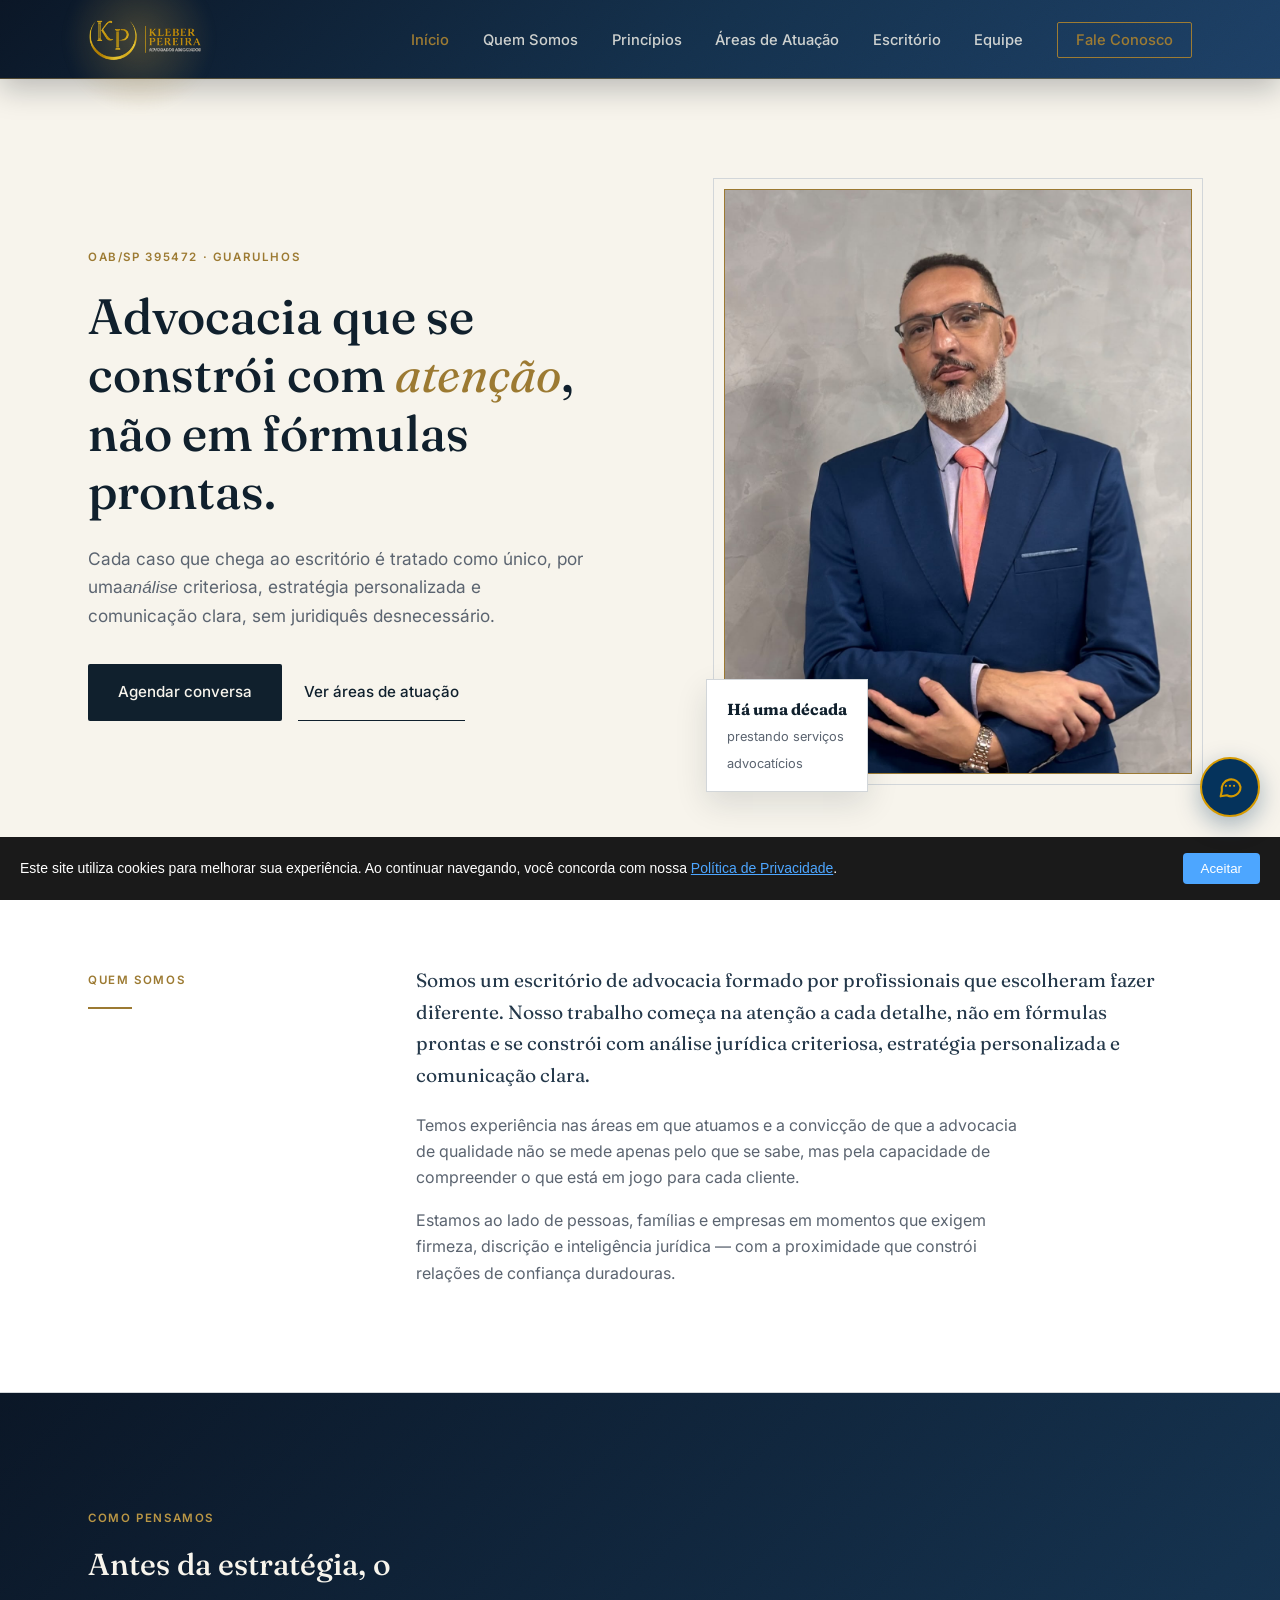
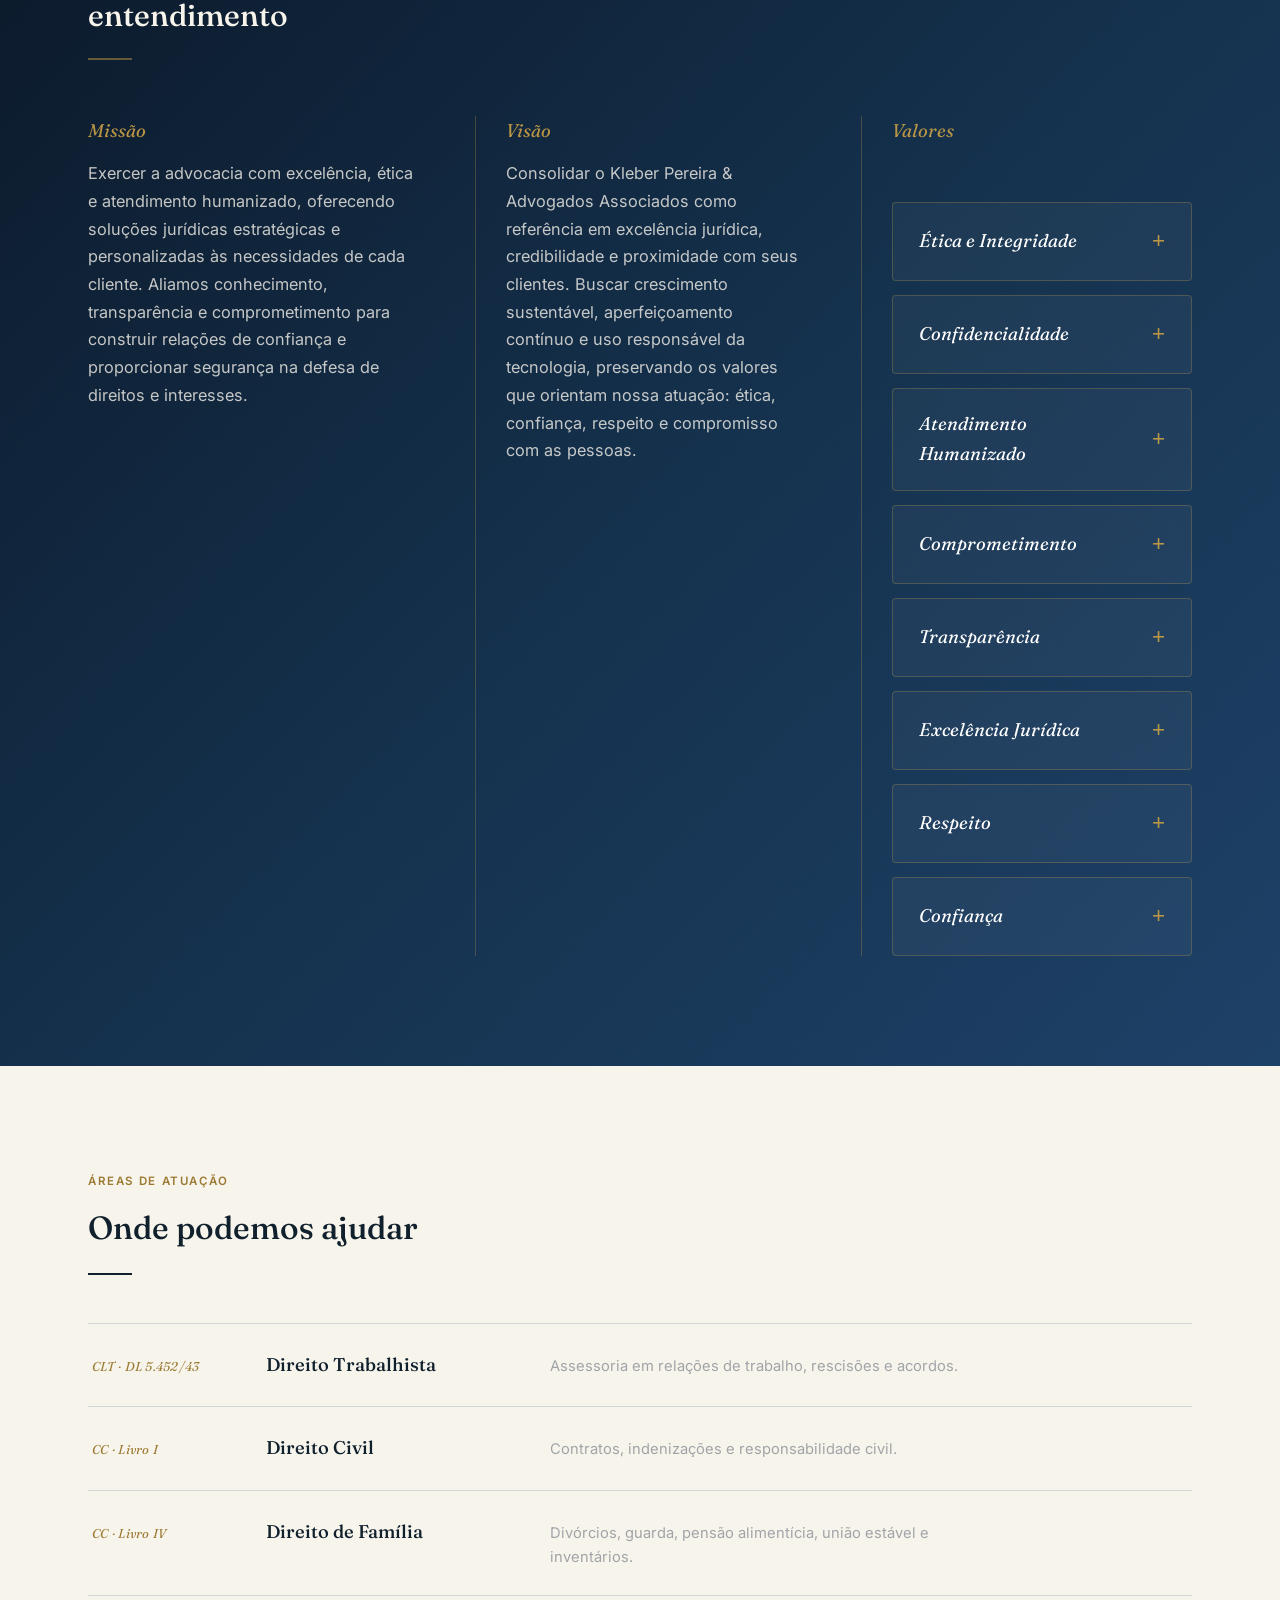
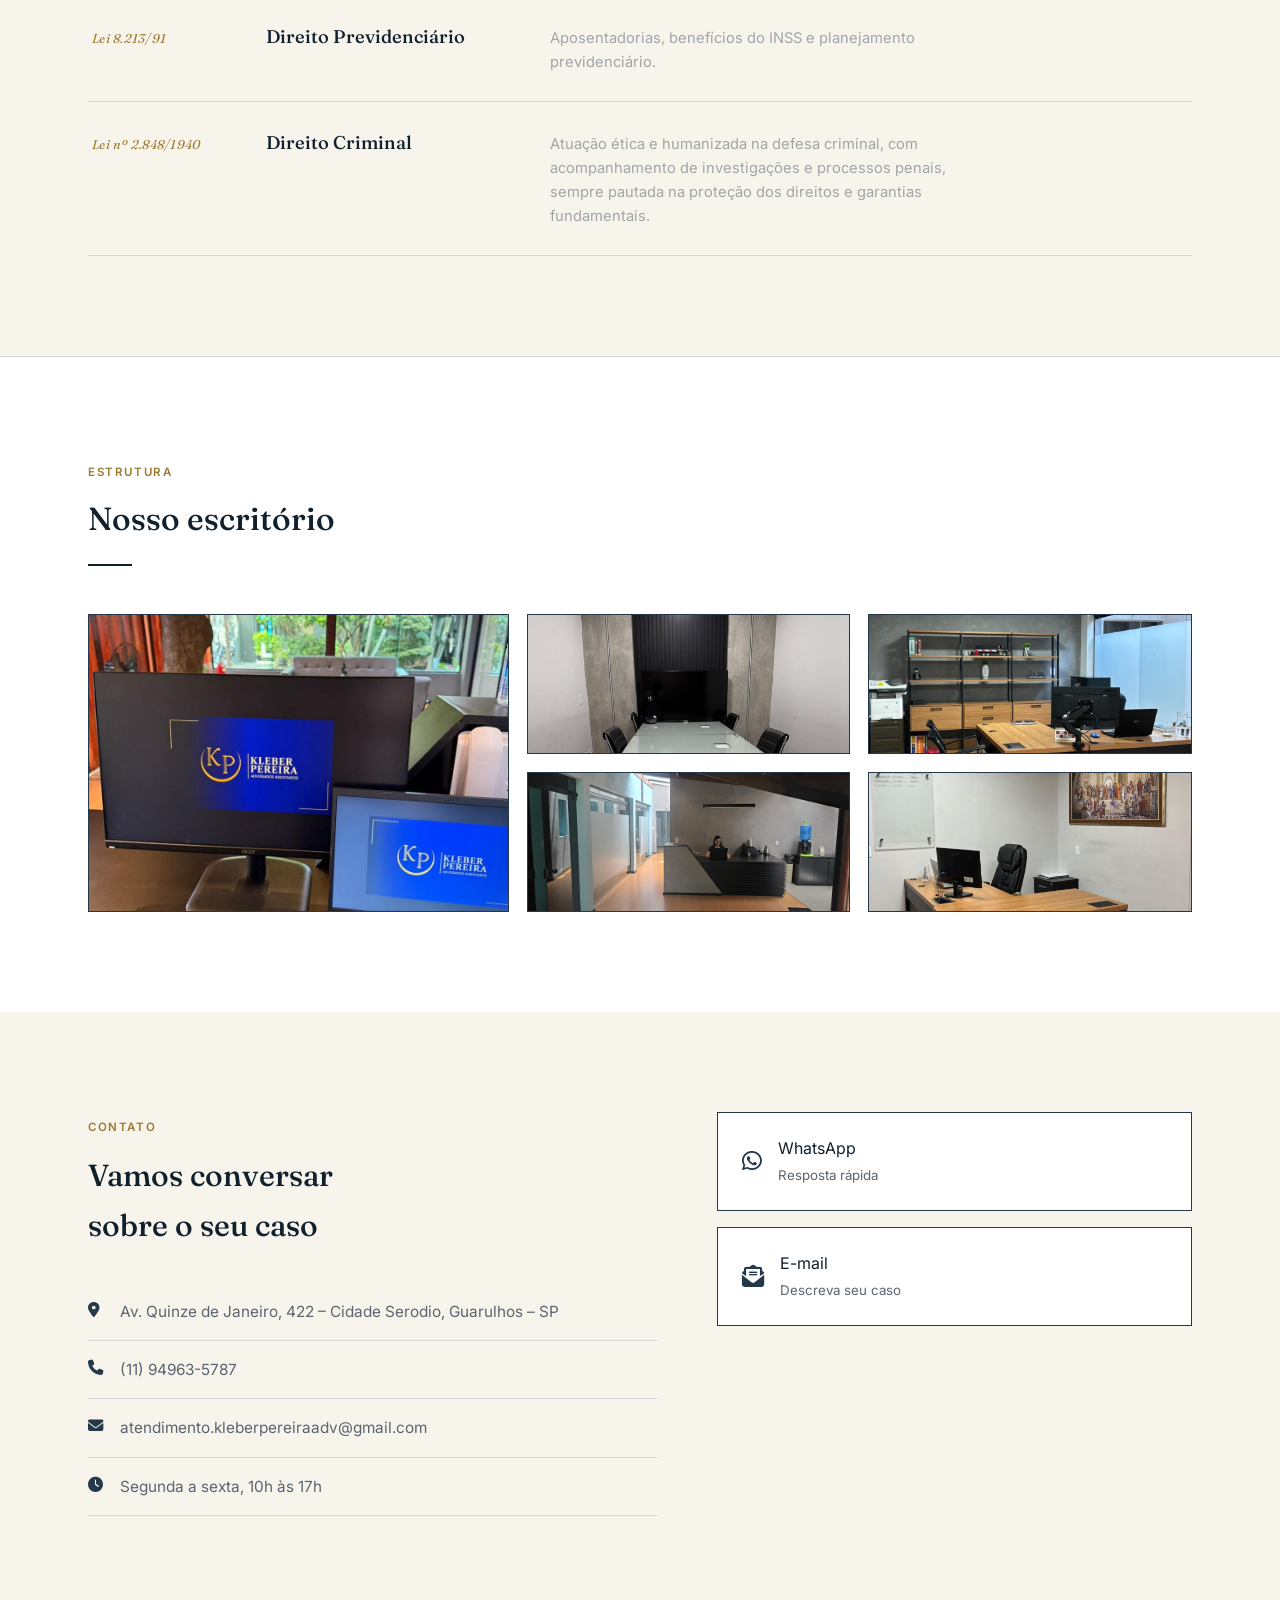
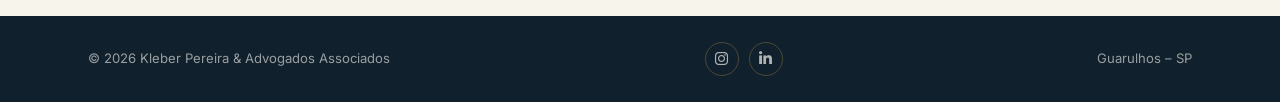
==== commit 9c3d28f6: "Fix typo in paragraph text in index.html" ====
--- a/index.html
+++ b/index.html
@@ -82,7 +82,7 @@
       <div class="hero-copy fade-in">
         <span class="eyebrow">OAB/SP 395472 · Guarulhos</span>
         <h1>Advocacia que se constrói com <em>atenção</em>, não em fórmulas prontas.</h1>
-        <p>Cada caso que chega ao escritório é tratado como único —. Análise criteriosa, estratégia personalizada e comunicação clara, sem juridiquês desnecessário.</p>
+        <p>Cada caso que chega ao escritório é tratado como único, por uma<em>análise</em> criteriosa, estratégia personalizada e comunicação clara, sem juridiquês desnecessário.</p>
         <div class="hero-actions">
           <a href="#contato" class="btn-primary">Agendar conversa</a>
           <a href="#areas" class="btn-ghost">Ver áreas de atuação</a>
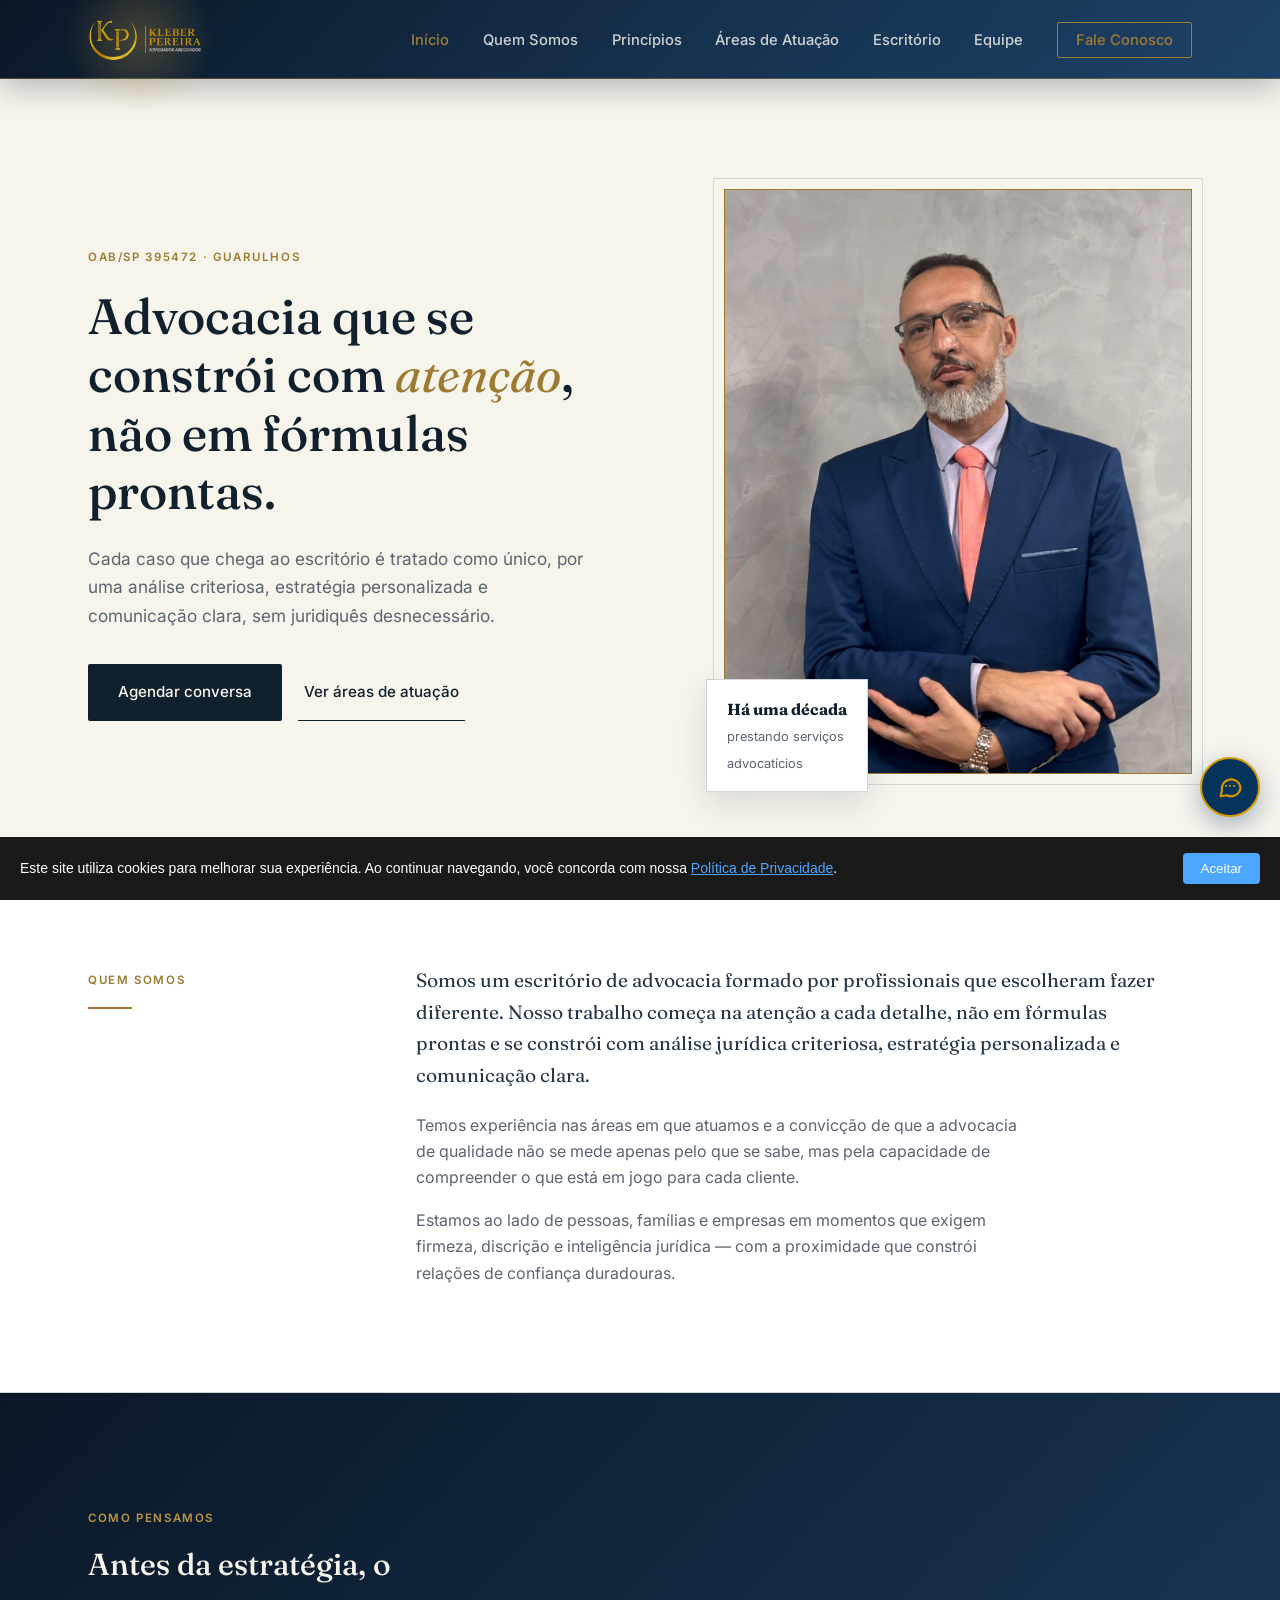
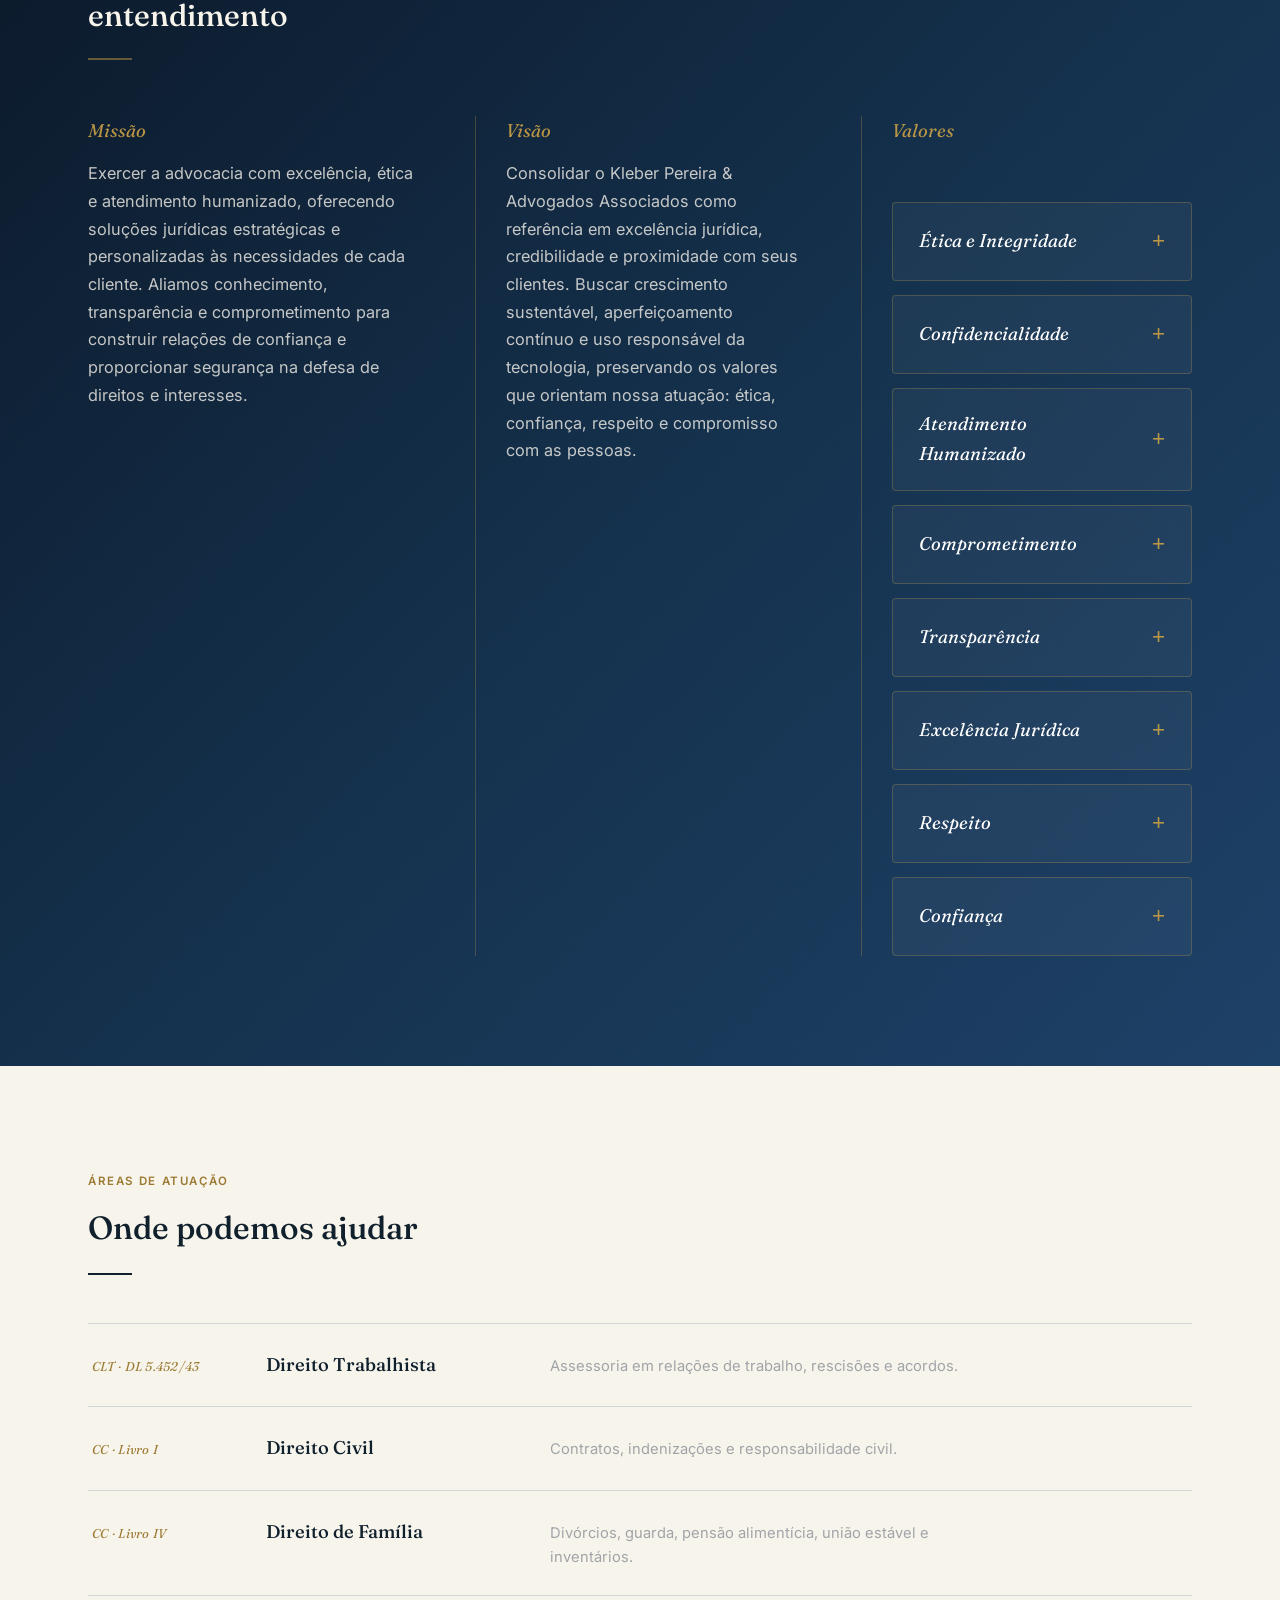
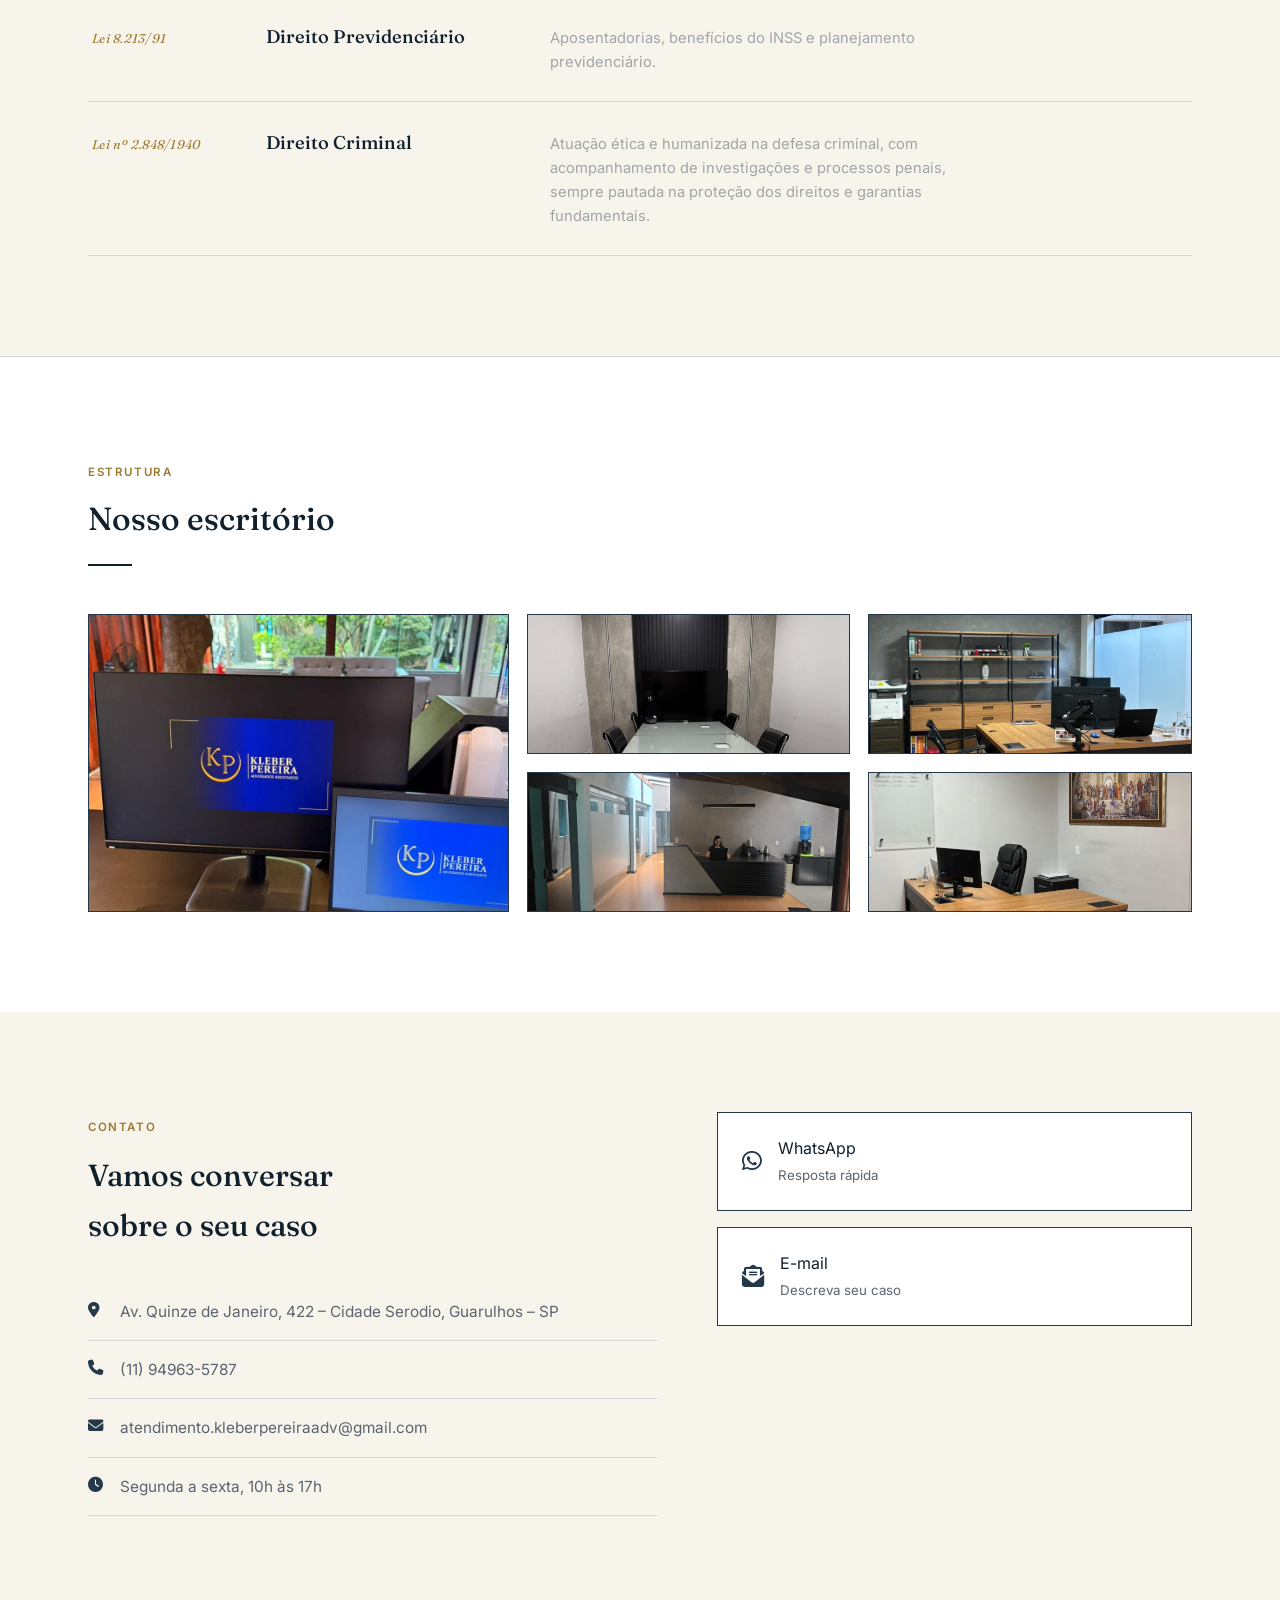
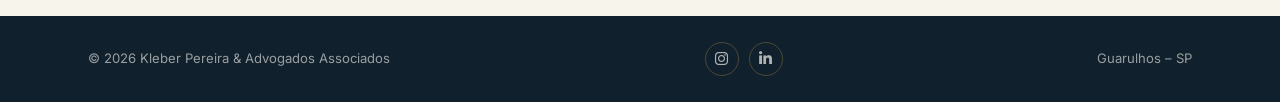
==== commit 0f49a55d: "Atualizar o index.html" ====
--- a/index.html
+++ b/index.html
@@ -82,7 +82,7 @@
       <div class="hero-copy fade-in">
         <span class="eyebrow">OAB/SP 395472 · Guarulhos</span>
         <h1>Advocacia que se constrói com <em>atenção</em>, não em fórmulas prontas.</h1>
-        <p>Cada caso que chega ao escritório é tratado como único, por uma<em>análise</em> criteriosa, estratégia personalizada e comunicação clara, sem juridiquês desnecessário.</p>
+        <p>Cada caso que chega ao escritório é tratado como único, por uma análise criteriosa, estratégia personalizada e comunicação clara, sem juridiquês desnecessário.</p>
         <div class="hero-actions">
           <a href="#contato" class="btn-primary">Agendar conversa</a>
           <a href="#areas" class="btn-ghost">Ver áreas de atuação</a>
